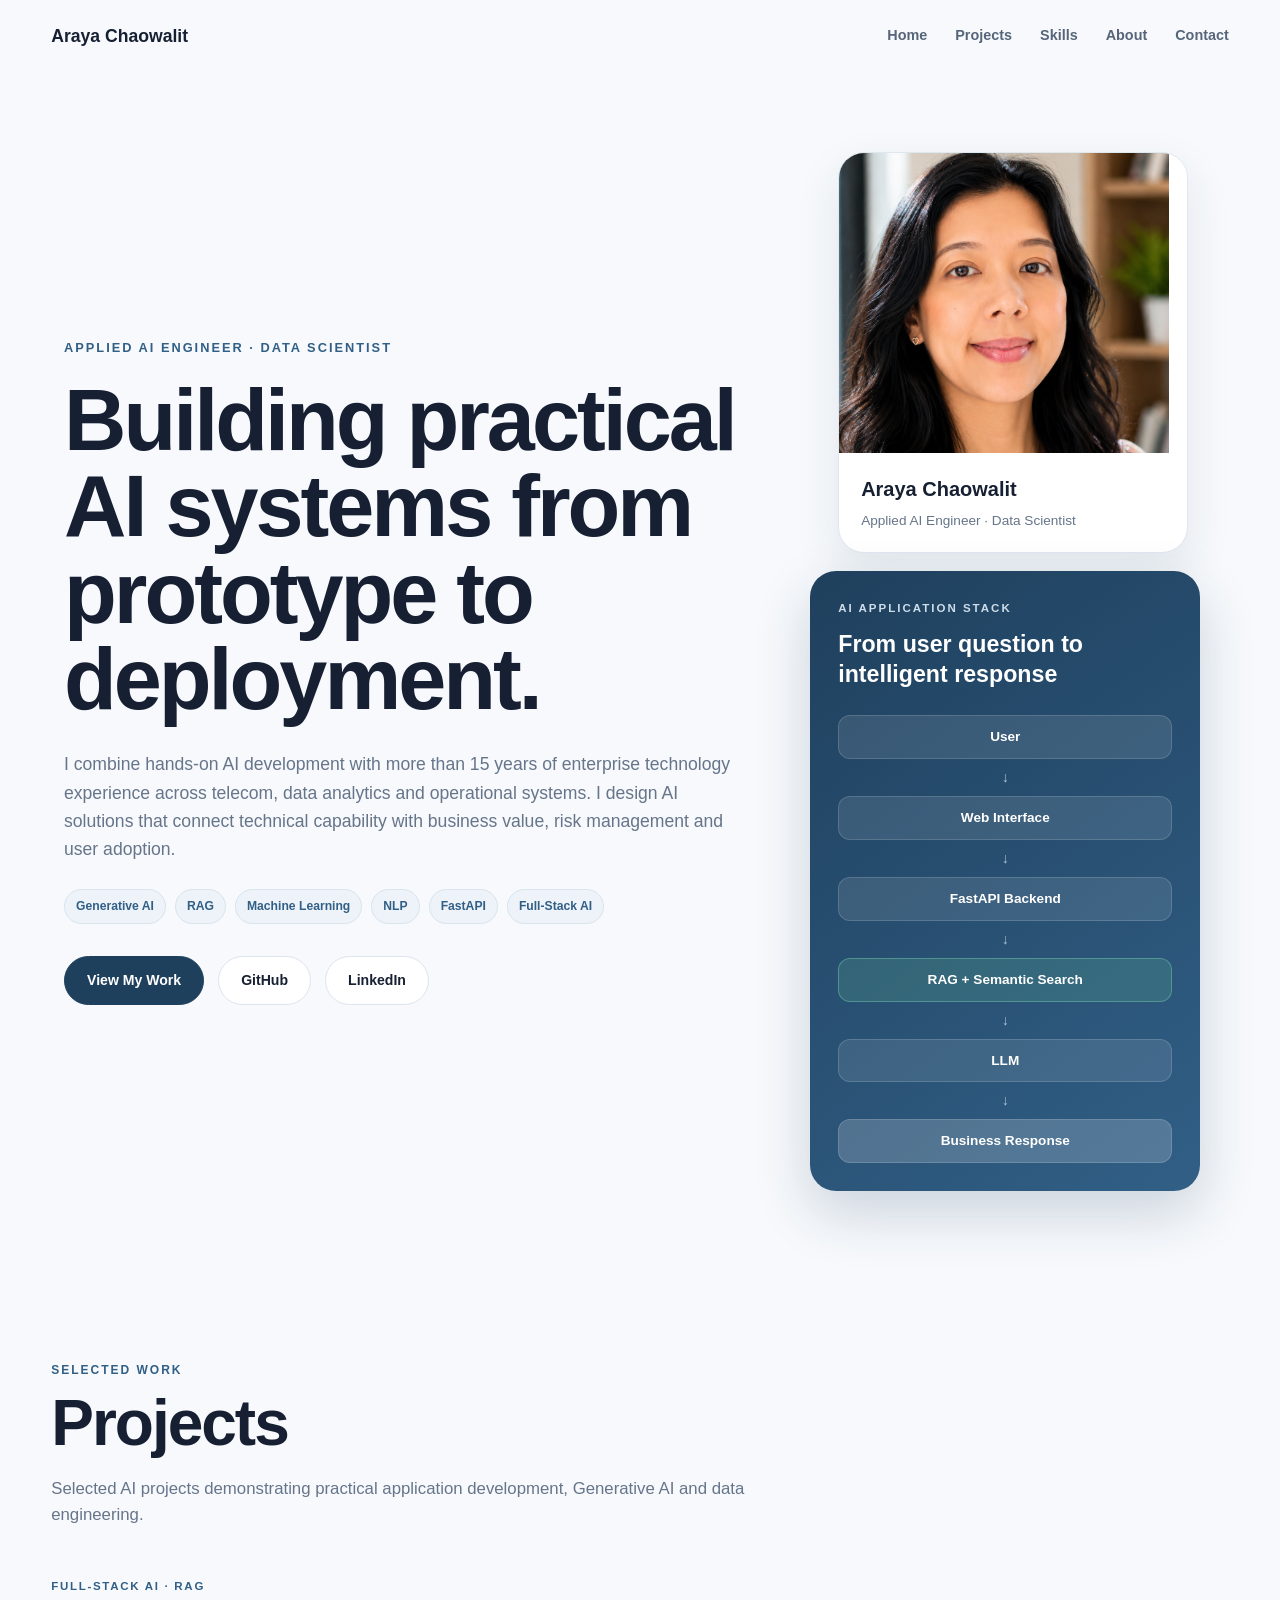
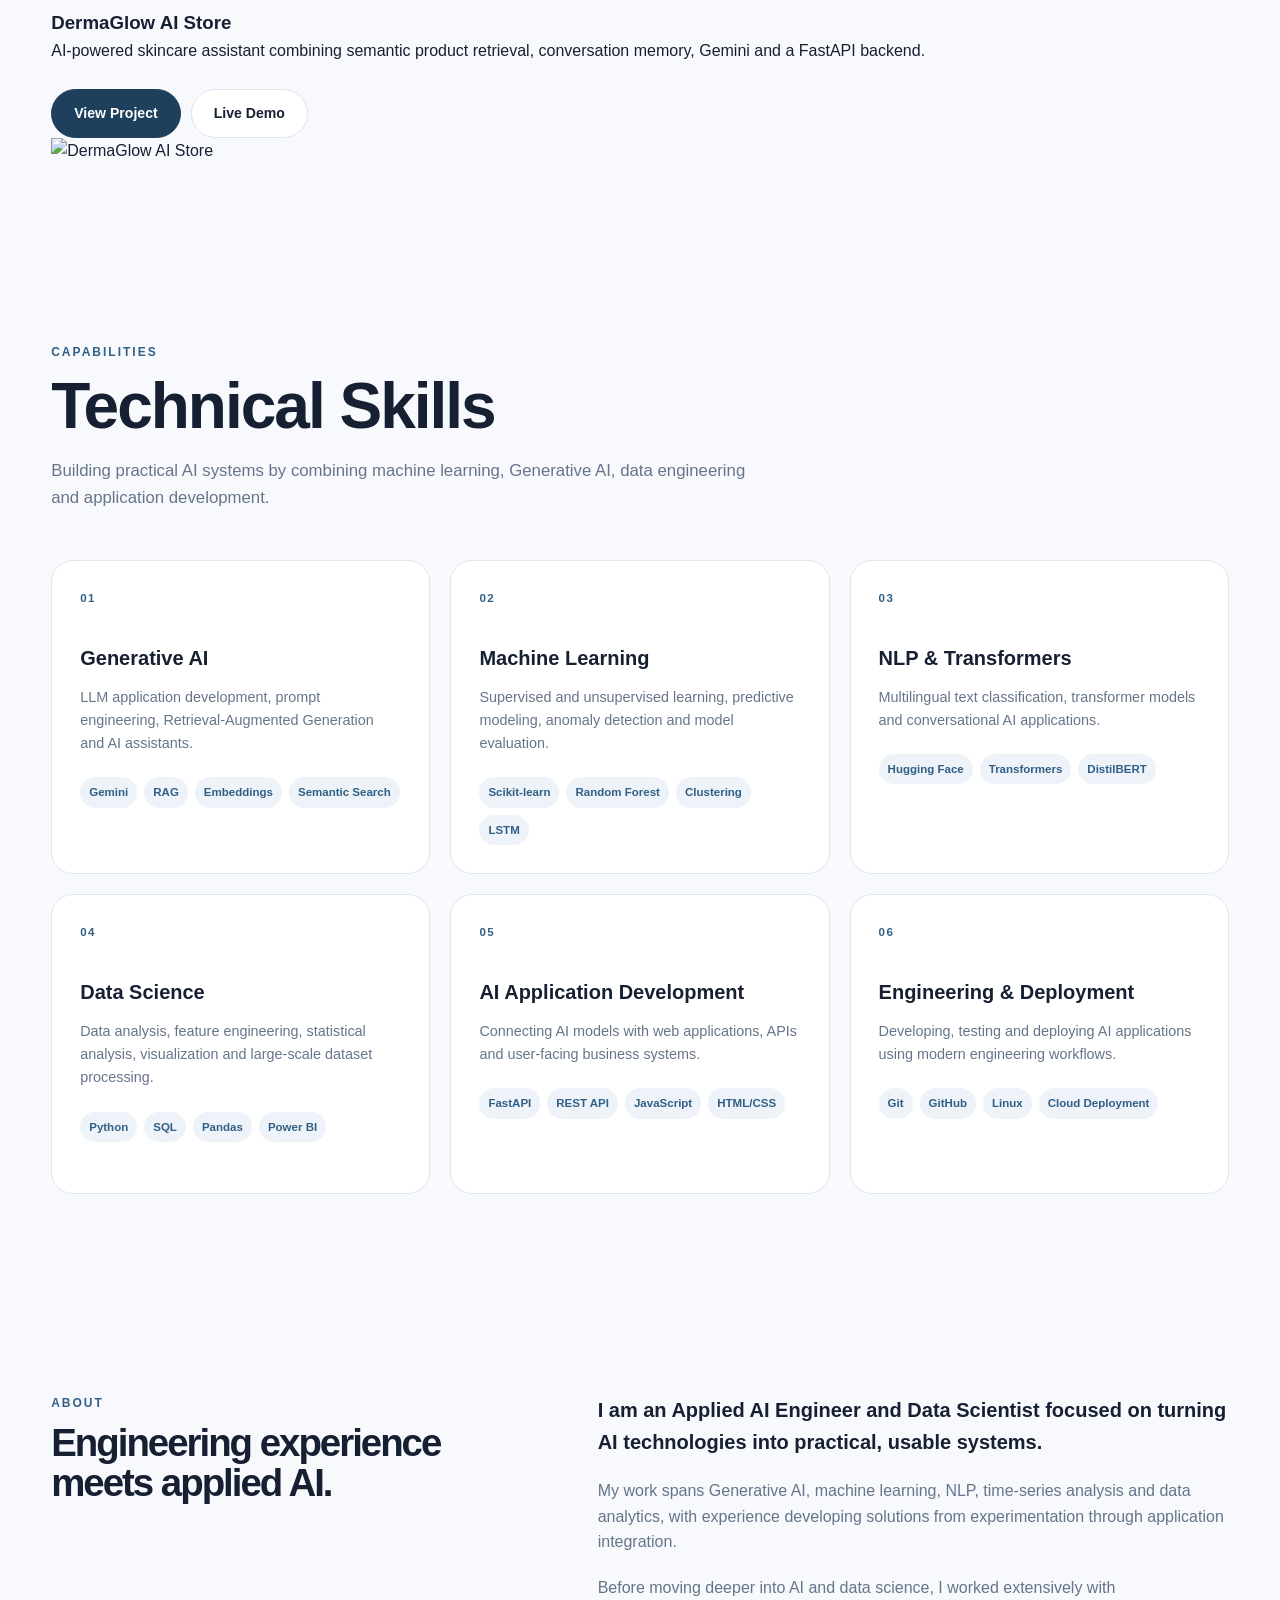
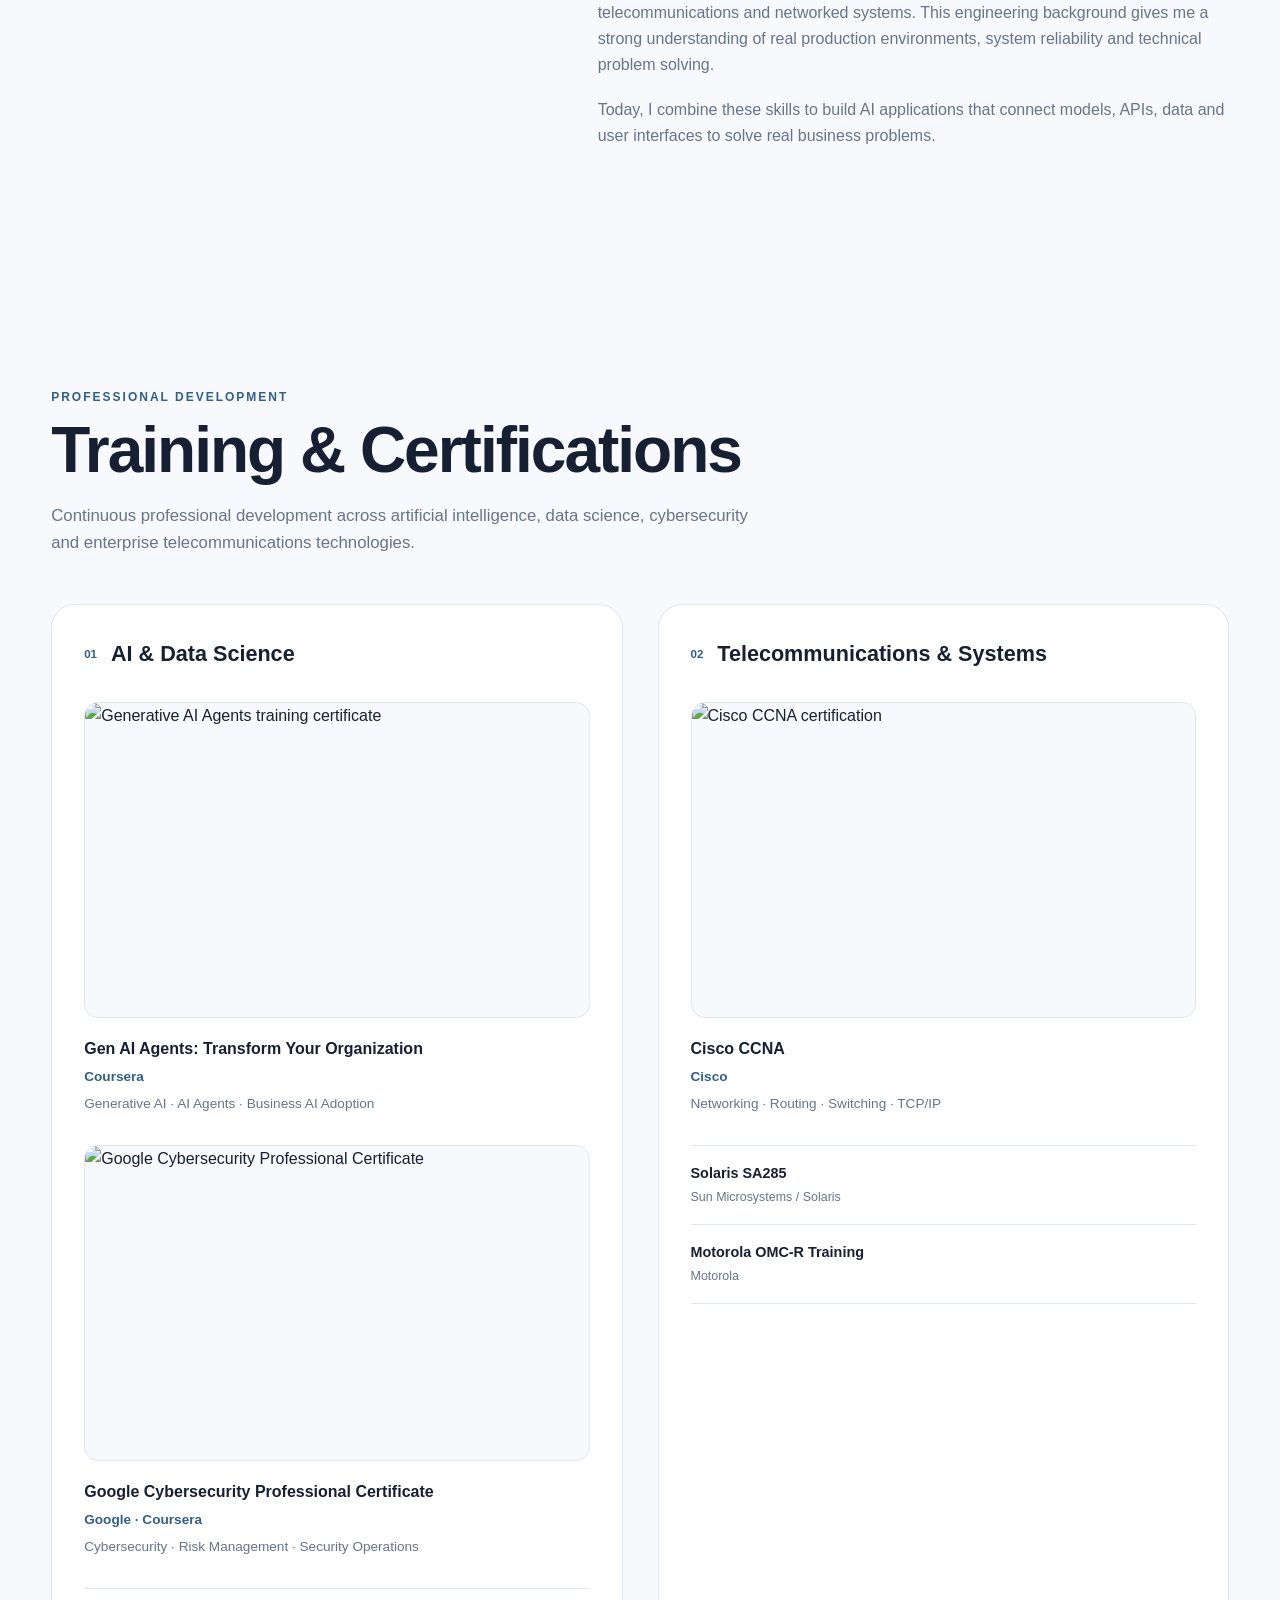
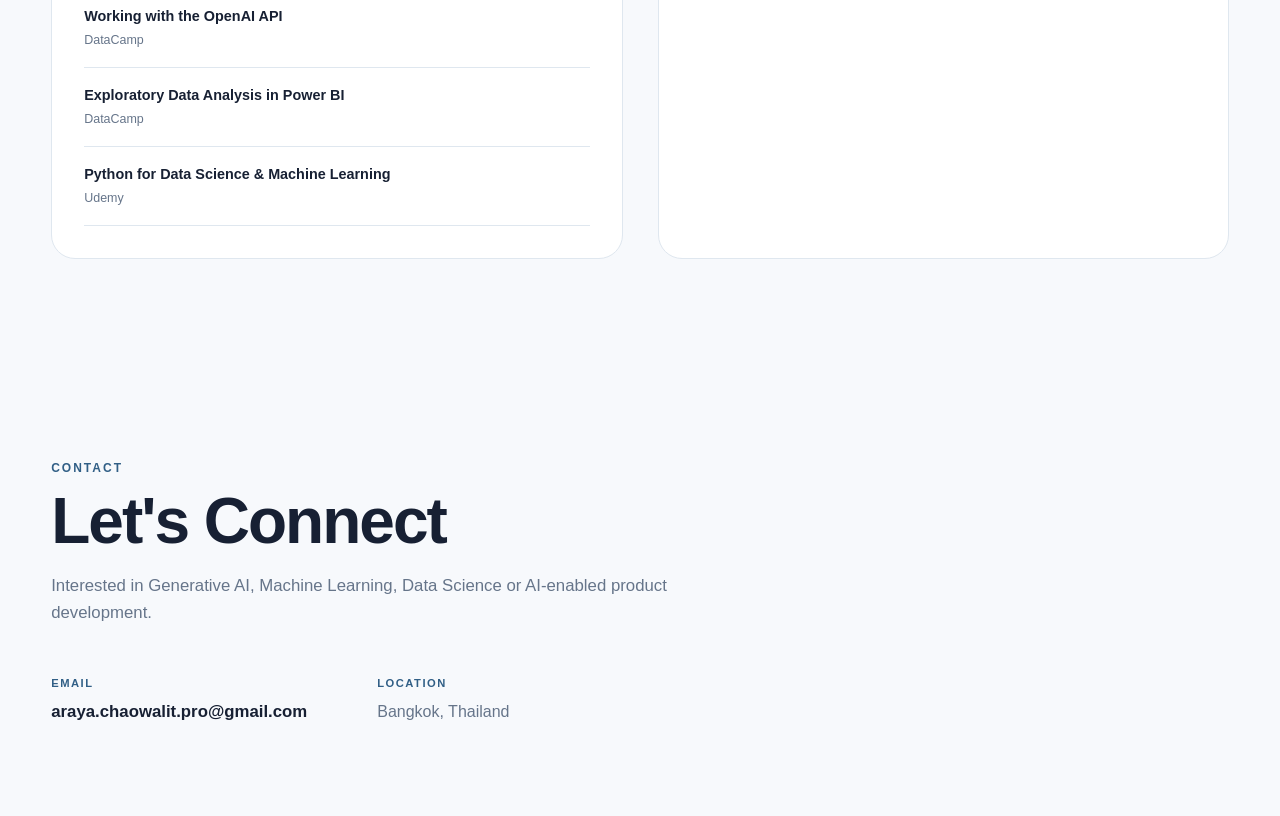
==== index.html @ fddd7949 "Initial portfolio website" ====
<!DOCTYPE html>
<html lang="en">

<head>
    <meta charset="UTF-8">

    <meta
        name="viewport"
        content="width=device-width, initial-scale=1.0"
    >

    <title>
        Araya Chaowalit | Applied AI Engineer
    </title>

    <meta
        name="description"
        content="Portfolio of Araya Chaowalit, Applied AI Engineer and Data Scientist specializing in Generative AI, RAG, Machine Learning and AI applications."
    >

    <link
        rel="stylesheet"
        href="css/style.css"
    >
</head>


<body>

    <!-- =========================
         NAVIGATION
         ========================= -->
    <header>

        <nav class="navbar">

            <div class="logo">
                Araya Chaowalit
            </div>

            <div class="nav-links">

                <a href="#home">
                    Home
                </a>

                <a href="projects.html">
                    Projects
                </a>

                <a href="#skills">
                    Skills
                </a>

                <a href="#about">
                    About
                </a>

                <a href="#contact">
                    Contact
                </a>

            </div>

        </nav>

    </header>


    <main>

        <!-- =========================
             HERO
             ========================= -->
        <section
            id="home"
            class="hero"
        >

            <div class="hero-grid">

                <!-- LEFT SIDE -->
                <div class="hero-content">

                    <p class="hero-label">
                        APPLIED AI ENGINEER · DATA SCIENTIST
                    </p>

                    <h1>
                        Building practical AI systems
                        from prototype to deployment.
                    </h1>

                    <p class="hero-description">
                        I combine hands-on AI development with more than 15 years of enterprise technology experience across telecom, data analytics and operational systems. I design AI solutions that connect technical capability with business value, risk management and user adoption.
                    </p>


                    <div class="hero-badges">

                        <span>Generative AI</span>
                        <span>RAG</span>
                        <span>Machine Learning</span>
                        <span>NLP</span>
                        <span>FastAPI</span>
                        <span>Full-Stack AI</span>

                    </div>


                    <div class="hero-buttons">

                        <a
                            href="projects.html"
                            class="button primary-button"
                        >
                            View My Work
                        </a>

                        <a
                            href="https://github.com/araya-chaowalit"
                            target="_blank"
                            rel="noreferrer"
                            class="button secondary-button"
                        >
                            GitHub
                        </a>

                        <a
                            href="https://www.linkedin.com/in/araya-chaowalit/
                            target="_blank"
                            rel="noreferrer"
                            class="button secondary-button"
                        >
                            LinkedIn
                        </a>

                        

                    </div>

                </div>


                <!-- RIGHT SIDE -->
                <div class="hero-visual">

                    <!-- PROFILE CARD -->
                    <div class="profile-card">

                        <div class="profile-image">

                            <img
                                src="assets/images/araya-profile.png"
                            
                                alt="Araya Chaowalit - Applied AI Engineer"
                                
                            >

                        </div>

                        <div class="profile-info">

                            <h3>
                                Araya Chaowalit
                            </h3>

                            <p>
                                Applied AI Engineer · Data Scientist
                            </p>

                        </div>

                    </div>


                    <!-- AI STACK CARD -->
                    <div class="ai-card">

                        <p class="ai-card-label">
                            AI APPLICATION STACK
                        </p>

                        <h3>
                            From user question
                            to intelligent response
                        </h3>


                        <div class="ai-flow">

                            <div class="ai-node">User</div>
                            <div class="ai-arrow">↓</div>
                            <div class="ai-node">Web Interface</div>
                            <div class="ai-arrow">↓</div>
                            <div class="ai-node">FastAPI Backend</div>
                            <div class="ai-arrow">↓</div>
                            <div class="ai-node highlight-node">RAG + Semantic Search</div>
                            <div class="ai-arrow">↓</div>
                            <div class="ai-node">LLM</div>
                            <div class="ai-arrow">↓</div>
                            <div class="ai-node result-node">Business Response</div>

                        </div>

                    </div>

                </div>

            </div>

        </section>


        <!-- =========================
             PROJECT PREVIEW
             ========================= -->
        <section
            id="projects"
            class="section"
        >

            <div class="section-heading">

                <p class="section-label">
                    SELECTED WORK
                </p>

                <h2>
                    Projects
                </h2>

                <p class="section-description">
                    Selected AI projects demonstrating
                    practical application development,
                    Generative AI and data engineering.
                </p>

            </div>


            <div class="project-preview">

                <div class="project-preview-content">

                    <p class="project-type">
                        FULL-STACK AI · RAG
                    </p>

                    <h3>
                        DermaGlow AI Store
                    </h3>

                    <p>
                        AI-powered skincare assistant combining
                        semantic product retrieval,
                        conversation memory,
                        Gemini and a FastAPI backend.
                    </p>

                    <div class="project-buttons">

                        <a
                            href="projects.html"
                            class="button primary-button"
                        >
                            View Project
                        </a>

                        <a
                            href="https://dermaglow-store.onrender.com/"
                            target="_blank"
                            rel="noreferrer"
                            class="button secondary-button"
                        >
                            Live Demo
                        </a>

                    </div>

                </div>


                <div class="project-preview-image">

                    <img
                        src="assets/images/dermaglow-demo.png"
                        alt="DermaGlow AI Store"
                    >

                </div>

            </div>

        </section>


       <!-- =========================
     SKILLS
     ========================= -->
<section
    id="skills"
    class="section"
>

    <div class="section-heading">

        <p class="section-label">
            CAPABILITIES
        </p>

        <h2>
            Technical Skills
        </h2>

        <p class="section-description">
            Building practical AI systems by combining
            machine learning, Generative AI, data engineering
            and application development.
        </p>

    </div>


    <div class="skills-grid">

        <div class="skill-card">

            <span class="skill-number">
                01
            </span>

            <h3>
                Generative AI
            </h3>

            <p>
                LLM application development,
                prompt engineering,
                Retrieval-Augmented Generation
                and AI assistants.
            </p>

            <div class="skill-tags">

                <span>Gemini</span>
                <span>RAG</span>
                <span>Embeddings</span>
                <span>Semantic Search</span>

            </div>

        </div>


        <div class="skill-card">

            <span class="skill-number">
                02
            </span>

            <h3>
                Machine Learning
            </h3>

            <p>
                Supervised and unsupervised learning,
                predictive modeling, anomaly detection
                and model evaluation.
            </p>

            <div class="skill-tags">

                <span>Scikit-learn</span>
                <span>Random Forest</span>
                <span>Clustering</span>
                <span>LSTM</span>

            </div>

        </div>


        <div class="skill-card">

            <span class="skill-number">
                03
            </span>

            <h3>
                NLP & Transformers
            </h3>

            <p>
                Multilingual text classification,
                transformer models and
                conversational AI applications.
            </p>

            <div class="skill-tags">

                <span>Hugging Face</span>
                <span>Transformers</span>
                <span>DistilBERT</span>
                

            </div>

        </div>


        <div class="skill-card">

            <span class="skill-number">
                04
            </span>

            <h3>
                Data Science
            </h3>

            <p>
                Data analysis, feature engineering,
                statistical analysis, visualization
                and large-scale dataset processing.
            </p>

            <div class="skill-tags">

                <span>Python</span>
                <span>SQL</span>
                <span>Pandas</span>
                <span>Power BI</span>

            </div>

        </div>


        <div class="skill-card">

            <span class="skill-number">
                05
            </span>

            <h3>
                AI Application Development
            </h3>

            <p>
                Connecting AI models with web applications,
                APIs and user-facing business systems.
            </p>

            <div class="skill-tags">

                <span>FastAPI</span>
                <span>REST API</span>
                <span>JavaScript</span>
                <span>HTML/CSS</span>

            </div>

        </div>


        <div class="skill-card">

            <span class="skill-number">
                06
            </span>

            <h3>
                Engineering & Deployment
            </h3>

            <p>
                Developing, testing and deploying
                AI applications using modern
                engineering workflows.
            </p>

            <div class="skill-tags">

                <span>Git</span>
                <span>GitHub</span>
                <span>Linux</span>
                <span>Cloud Deployment</span>

            </div>

        </div>

    </div>

</section>

        <!-- =========================
     ABOUT
     ========================= -->
<section
    id="about"
    class="section about-section"
>

    <div class="about-grid">

        <div>

            <p class="section-label">
                ABOUT
            </p>

            <h2 class="about-title">
                Engineering experience
                meets applied AI.
            </h2>

        </div>


        <div class="about-content">

            <p class="about-lead">
                I am an Applied AI Engineer and Data Scientist
                focused on turning AI technologies into practical,
                usable systems.
            </p>

            <p>
                My work spans Generative AI, machine learning,
                NLP, time-series analysis and data analytics,
                with experience developing solutions from
                experimentation through application integration.
            </p>

            <p>
                Before moving deeper into AI and data science,
                I worked extensively with telecommunications
                and networked systems. This engineering background
                gives me a strong understanding of real production
                environments, system reliability and technical
                problem solving.
            </p>

            <p>
                Today, I combine these skills to build AI applications
                that connect models, APIs, data and user interfaces
                to solve real business problems.
            </p>


        </div>

    </div>

</section>

<!-- =========================
     PROFESSIONAL DEVELOPMENT
     ========================= -->
<section id="training" class="section training-section">

    <div class="section-heading">

        <p class="section-label">
            PROFESSIONAL DEVELOPMENT
        </p>

        <h2>
            Training & Certifications
        </h2>

        <p class="section-description">
            Continuous professional development across artificial
            intelligence, data science, cybersecurity and enterprise
            telecommunications technologies.
        </p>

    </div>


    <div class="training-columns">

        <!-- AI TRAINING -->
        <div class="training-category">

            <div class="training-category-header">
                <span>01</span>
                <h3>AI & Data Science</h3>
            </div>


            <div class="training-item">

                <div class="certificate-image">
                    <img
                        src="assets/images/gen-ai-agents-certificate.png"
                        alt="Generative AI Agents training certificate"
                    >
                </div>

                <div class="training-info">
                    <h4>
                        Gen AI Agents: Transform Your Organization
                    </h4>

                    <p class="training-provider">
                        Coursera
                    </p>

                    <p>
                        Generative AI · AI Agents · Business AI Adoption
                    </p>
                </div>

            </div>


            <div class="training-item">

                <div class="certificate-image">
                    <img
                        src="assets/images/google-cybersecurity-certificate.png"
                        alt="Google Cybersecurity Professional Certificate"
                    >
                </div>

                <div class="training-info">
                    <h4>
                        Google Cybersecurity Professional Certificate
                    </h4>

                    <p class="training-provider">
                        Google · Coursera
                    </p>

                    <p>
                        Cybersecurity · Risk Management · Security Operations
                    </p>
                </div>

            </div>


            <div class="training-list">

                <div>
                    <strong>Working with the OpenAI API</strong>
                    <span>DataCamp</span>
                </div>

                <div>
                    <strong>Exploratory Data Analysis in Power BI</strong>
                    <span>DataCamp</span>
                </div>

                <div>
                    <strong>Python for Data Science & Machine Learning</strong>
                    <span>Udemy</span>
                </div>

            </div>

        </div>


        <!-- TELECOM TRAINING -->
        <div class="training-category">

            <div class="training-category-header">
                <span>02</span>
                <h3>Telecommunications & Systems</h3>
            </div>


            <div class="training-item">

                <div class="certificate-image">
                    <img
                        src="assets/images/ccna-certificate.png"
                        alt="Cisco CCNA certification"
                    >
                </div>

                <div class="training-info">
                    <h4>
                        Cisco CCNA
                    </h4>

                    <p class="training-provider">
                        Cisco
                    </p>

                    <p>
                        Networking · Routing · Switching · TCP/IP
                    </p>
                </div>

            </div>


            <div class="training-list">

                <div>
                    <strong>Solaris SA285</strong>
                    <span>Sun Microsystems / Solaris</span>
                </div>

                <div>
                    <strong>Motorola OMC-R Training</strong>
                    <span>Motorola</span>
                </div>

            </div>

        </div>

    </div>

</section>
        <!-- =========================
     CONTACT
     ========================= -->
<section id="contact" class="section contact-section">

    <div class="section-heading">

        <p class="section-label">
            CONTACT
        </p>

        <h2>
            Let's Connect
        </h2>

        <p class="section-description">
            Interested in Generative AI, Machine Learning,
            Data Science or AI-enabled product development.
        </p>

    </div>

    <div class="contact-details">

        <div class="contact-item">

            <span class="contact-label">
                EMAIL
            </span>

            <a href="mailto:araya.chaowalit.pro@gmail.com">
                araya.chaowalit.pro@gmail.com
            </a>

        </div>

        <div class="contact-item">

            <span class="contact-label">
                LOCATION
            </span>

            <p>
                Bangkok, Thailand
            </p>

        </div>

    </div>

</section>

    </main>


    <script src="js/script.js"></script>

</body>

</html>
---- css/style.css ----
/* =========================
   GLOBAL
   ========================= */

* {
    box-sizing: border-box;
    margin: 0;
    padding: 0;
}


html {
    scroll-behavior: smooth;
}


body {
    font-family:
        Arial,
        Helvetica,
        sans-serif;

    background: #f7f9fc;

    color: #172033;

    line-height: 1.6;
}


/* =========================
   NAVIGATION
   ========================= */

.navbar {
    width: min(1180px, 92%);

    margin: auto;

    min-height: 72px;

    display: flex;

    align-items: center;

    justify-content: space-between;
}


.logo {
    font-size: 1.1rem;

    font-weight: 700;
}


.nav-links {
    display: flex;

    gap: 28px;
}


.nav-links a {
    text-decoration: none;

    color: #56657a;

    font-size: 0.9rem;

    font-weight: 600;
}


.nav-links a:hover {
    color: #315f86;
}


/* =========================
   HERO
   ========================= */

.hero {
    min-height: calc(100vh - 72px);

    display: flex;

    align-items: center;

    padding: 80px 5%;
}


.hero-grid {
    width: min(1180px, 100%);

    margin: auto;

    display: grid;

    grid-template-columns:
        1.25fr
        0.75fr;

    gap: 70px;

    align-items: center;
}


.hero-content {
    max-width: 780px;
}


.hero-label {
    color: #315f86;

    font-size: 0.78rem;

    font-weight: 800;

    letter-spacing: 2px;

    margin-bottom: 18px;
}


.hero h1 {
    font-size: clamp(
        3rem,
        6vw,
        5.6rem
    );

    line-height: 0.98;

    letter-spacing: -4px;

    max-width: 850px;

    color: #172033;
}


.hero-description {
    margin-top: 28px;

    max-width: 700px;

    color: #66758a;

    font-size: 1.08rem;
}


/* =========================
   HERO BADGES
   ========================= */

.hero-badges {
    display: flex;

    flex-wrap: wrap;

    gap: 9px;

    margin-top: 26px;
}


.hero-badges span {
    padding: 7px 11px;

    border-radius: 999px;

    background: #edf3f8;

    color: #315f86;

    font-size: 0.76rem;

    font-weight: 700;

    border: 1px solid #d8e4ee;
}


/* =========================
   HERO BUTTONS
   ========================= */

.hero-buttons {
    display: flex;

    flex-wrap: wrap;

    gap: 12px;

    margin-top: 34px;
}


.button {
    display: inline-flex;

    align-items: center;

    justify-content: center;

    min-height: 46px;

    padding: 0 19px;

    border-radius: 30px;

    text-decoration: none;

    font-size: 0.88rem;

    font-weight: 700;

    transition:
        transform 0.2s ease,
        box-shadow 0.2s ease,
        border-color 0.2s ease;
}


.primary-button {
    background: #1f405d;

    color: white;

    border: 1px solid #1f405d;
}


.primary-button:hover {
    transform: translateY(-2px);

    box-shadow:
        0 10px 26px
        rgba(31, 64, 93, 0.18);
}


.secondary-button {
    background: white;

    color: #172033;

    border: 1px solid #dce4ee;
}


.secondary-button:hover {
    transform: translateY(-2px);

    border-color: #9eb9cf;
}


/* =========================
   PROFILE CARD
   ========================= */

.hero-visual {
    display: flex;
    flex-direction: column;
    gap: 18px;
    justify-content: center;
}

.profile-card {
    width: min(350px, 100%);
    align-self: center;
    background: white;
    border: 1px solid #dfe7ef;
    border-radius: 26px;
    overflow: hidden;
    box-shadow: 0 18px 45px rgba(31, 64, 93, 0.10);
}

.profile-image {
    width: 100%;
    height: 300px;
    overflow: hidden;
    background: #eef3f8;
}

.profile-image img {
    width: 100%;
    height: 100%;
    object-fit: cover;
    object-position: center top;
    display: block;
}

.profile-info {
    padding: 20px 22px;
}

.profile-info h3 {
    color: #172033;
    font-size: 1.25rem;
    margin-bottom: 5px;
}

.profile-info p {
    color: #66758a;
    font-size: 0.85rem;
    margin: 0;
}


.ai-card {
    width: min(390px, 100%);

    padding: 28px;

    border-radius: 26px;

    background:
        linear-gradient(
            145deg,
            #1f405d,
            #315f86
        );

    color: white;

    box-shadow:
        0 22px 55px
        rgba(31, 64, 93, 0.20);
}


.ai-card-label {
    font-size: 0.72rem;

    font-weight: 800;

    letter-spacing: 2px;

    color: #cdddea;

    margin-bottom: 12px;
}


.ai-card h3 {
    font-size: 1.45rem;

    line-height: 1.3;

    margin-bottom: 26px;
}


.ai-flow {
    display: flex;

    flex-direction: column;

    align-items: center;

    gap: 7px;
}


.ai-node {
    width: 100%;

    padding: 10px 14px;

    text-align: center;

    border-radius: 12px;

    background:
        rgba(
            255,
            255,
            255,
            0.10
        );

    border:
        1px solid
        rgba(
            255,
            255,
            255,
            0.15
        );

    font-size: 0.85rem;

    font-weight: 600;
}


.highlight-node {
    background:
        rgba(
            96,
            183,
            148,
            0.22
        );

    border-color:
        rgba(
            122,
            215,
            177,
            0.40
        );
}


.result-node {
    background:
        rgba(
            255,
            255,
            255,
            0.18
        );

    font-weight: 800;
}


.ai-arrow {
    color: #a9c1d5;

    font-size: 0.9rem;
}


/* =========================
   RESPONSIVE HERO
   ========================= */

@media (max-width: 900px) {

    .hero-grid {
        grid-template-columns: 1fr;

        gap: 48px;
    }


    .hero {
        padding-top: 60px;

        min-height: auto;
    }


    .hero h1 {
        letter-spacing: -2.5px;
    }


    .hero-visual {
        justify-content: flex-start;
    }


    .ai-card {
        width: 100%;

        max-width: 520px;
    }

}


.hero-content {
    width: min(900px, 100%);

    margin: auto;
}


.hero-label {
    color: #315f86;

    font-size: 0.8rem;

    font-weight: 700;

    letter-spacing: 2px;

    margin-bottom: 18px;
}


.hero h1 {
    font-size: clamp(
        2.8rem,
        7vw,
        5.4rem
    );

    line-height: 1;

    letter-spacing: -3px;

    max-width: 900px;
}


.hero-description {
    margin-top: 28px;

    max-width: 700px;

    color: #66758a;

    font-size: 1.1rem;
}


.hero-buttons {
    display: flex;

    gap: 14px;

    margin-top: 32px;
}


.button {
    display: inline-block;

    padding: 12px 22px;

    border-radius: 30px;

    text-decoration: none;

    font-weight: 700;
}


.primary-button {
    background: #1f405d;

    color: white;
}


.secondary-button {
    background: white;

    color: #172033;

    border: 1px solid #dce4ee;
}


/* =========================
   GENERAL SECTIONS
   ========================= */

.section {
    width: min(1180px, 92%);

    margin: auto;

    padding: 90px 0;
}


.section h2 {
    font-size: 2.4rem;

    margin-bottom: 20px;
}
/* =========================
   SECTION HEADINGS
   ========================= */

.section-heading {
    max-width: 760px;

    margin-bottom: 48px;
}


.section-label {
    color: #315f86;

    font-size: 0.75rem;

    font-weight: 800;

    letter-spacing: 2px;

    margin-bottom: 10px;
}


.section-heading h2 {
    font-size: clamp(
        2.5rem,
        5vw,
        4.3rem
    );

    line-height: 1.05;

    letter-spacing: -2px;

    margin-bottom: 18px;
}


.section-description {
    color: #66758a;

    font-size: 1.05rem;

    max-width: 700px;
}


/* =========================
   DERMAGLOW SHOWCASE
   ========================= */

.project-showcase {
    display: grid;

    grid-template-columns:
        1.25fr
        0.75fr;

    gap: 48px;

    align-items: center;

    padding: 30px;

    background: white;

    border: 1px solid #dfe7ef;

    border-radius: 28px;

    box-shadow:
        0 20px 55px
        rgba(31, 64, 93, 0.08);
}


.project-image {
    overflow: hidden;

    border-radius: 18px;

    background: #eef3f8;

    border: 1px solid #dce5ee;
}


.project-image img {
    display: block;

    width: 100%;

    height: auto;
}


.project-type {
    color: #315f86;

    font-size: 0.72rem;

    font-weight: 800;

    letter-spacing: 1.7px;

    margin-bottom: 12px;
}


.project-overview h3 {
    font-size: clamp(
        1.7rem,
        3vw,
        2.5rem
    );

    line-height: 1.15;

    letter-spacing: -1px;

    margin-bottom: 20px;
}


.project-overview p {
    color: #66758a;

    margin-bottom: 15px;
}


.project-buttons {
    display: flex;

    flex-wrap: wrap;

    gap: 10px;

    margin-top: 26px;
}


/* =========================
   PROJECT SUBSECTIONS
   ========================= */

.project-subsection {
    margin-top: 100px;
}


.subsection-title {
    max-width: 760px;

    font-size: clamp(
        1.8rem,
        4vw,
        2.8rem
    );

    line-height: 1.15;

    letter-spacing: -1px;

    margin-bottom: 35px;
}


/* =========================
   FEATURE CARDS
   ========================= */

.feature-grid {
    display: grid;

    grid-template-columns:
        repeat(3, 1fr);

    gap: 18px;
}


.feature-card {
    min-height: 245px;

    padding: 25px;

    background: white;

    border: 1px solid #dfe7ef;

    border-radius: 20px;

    transition:
        transform 0.2s ease,
        box-shadow 0.2s ease;
}


.feature-card:hover {
    transform: translateY(-4px);

    box-shadow:
        0 14px 35px
        rgba(31, 64, 93, 0.09);
}


.feature-number {
    color: #315f86;

    font-size: 0.78rem;

    font-weight: 800;

    margin-bottom: 38px;
}


.feature-card h4 {
    font-size: 1.1rem;

    margin-bottom: 10px;
}


.feature-card p {
    color: #66758a;

    font-size: 0.9rem;
}


/* =========================
   TECHNOLOGY STACK
   ========================= */

.tech-grid {
    display: grid;

    grid-template-columns:
        repeat(4, 1fr);

    gap: 18px;
}


.tech-category {
    padding: 25px;

    background: #1f405d;

    color: white;

    border-radius: 20px;
}


.tech-category span {
    display: inline-block;

    color: #bcd0e1;

    font-size: 0.7rem;

    font-weight: 800;

    letter-spacing: 1.5px;

    margin-bottom: 28px;
}


.tech-category h4 {
    font-size: 1.15rem;

    margin-bottom: 15px;
}


.tech-category p {
    color: #d7e3ec;

    font-size: 0.88rem;

    line-height: 1.9;
}


/* =========================
   ENGINEERING CHALLENGES
   ========================= */

.challenge-list {
    border-top: 1px solid #dfe7ef;
}


.challenge-row {
    display: grid;

    grid-template-columns:
        0.35fr
        0.65fr;

    gap: 40px;

    padding: 24px 0;

    border-bottom:
        1px solid #dfe7ef;
}


.challenge-name {
    color: #1f405d;

    font-weight: 800;
}


.challenge-description {
    color: #66758a;
}


/* =========================
   PROJECT RESPONSIVE
   ========================= */

@media (max-width: 950px) {

    .project-showcase {
        grid-template-columns: 1fr;
    }


    .feature-grid {
        grid-template-columns:
            repeat(2, 1fr);
    }


    .tech-grid {
        grid-template-columns:
            repeat(2, 1fr);
    }

}


@media (max-width: 600px) {

    .project-showcase {
        padding: 18px;
    }


    .feature-grid {
        grid-template-columns: 1fr;
    }


    .tech-grid {
        grid-template-columns: 1fr;
    }


    .challenge-row {
        grid-template-columns: 1fr;

        gap: 8px;
    }


    .project-subsection {
        margin-top: 70px;
    }

}
/* =========================
   PROJECT PAGE
   ========================= */

.project-page-header {
    padding-top: 120px;
    padding-bottom: 40px;
}


.project-page-header h1 {
    font-size: clamp(
        3rem,
        7vw,
        5.5rem
    );

    line-height: 1;

    letter-spacing: -3px;

    margin-bottom: 20px;
}


/* =========================
   ARCHITECTURE FLOW
   ========================= */

.architecture-flow {
    max-width: 680px;

    margin: 45px auto 0;

    display: flex;

    flex-direction: column;

    align-items: center;

    gap: 10px;
}


.architecture-node {
    width: 100%;

    padding: 17px 20px;

    border-radius: 16px;

    background: white;

    border: 1px solid #dfe7ef;

    text-align: center;

    font-weight: 800;

    color: #1f405d;
}


.architecture-node span {
    display: block;

    margin-top: 4px;

    color: #66758a;

    font-size: 0.78rem;

    font-weight: 500;
}


.architecture-highlight {
    background: #edf6f2;

    border-color: #b7dacb;

    color: #2f715d;
}


.architecture-arrow {
    color: #9aabbc;

    font-size: 1.1rem;
}
/* =========================
   SKILLS
   ========================= */

.skills-grid {
    display: grid;
    grid-template-columns: repeat(3, 1fr);
    gap: 20px;
}

.skill-card {
    min-height: 300px;
    padding: 28px;
    background: white;
    border: 1px solid #dfe7ef;
    border-radius: 22px;

    transition:
        transform 0.2s ease,
        box-shadow 0.2s ease;
}

.skill-card:hover {
    transform: translateY(-5px);

    box-shadow:
        0 16px 40px
        rgba(31, 64, 93, 0.08);
}

.skill-number {
    display: block;

    color: #315f86;

    font-size: 0.72rem;

    font-weight: 800;

    letter-spacing: 1.5px;

    margin-bottom: 35px;
}

.skill-card h3 {
    font-size: 1.25rem;

    margin-bottom: 12px;

    color: #172033;
}

.skill-card p {
    color: #66758a;

    font-size: 0.9rem;

    margin-bottom: 22px;
}

.skill-tags {
    display: flex;

    flex-wrap: wrap;

    gap: 7px;
}

.skill-tags span {
    padding: 6px 9px;

    background: #edf3f8;

    border-radius: 20px;

    color: #315f86;

    font-size: 0.72rem;

    font-weight: 700;
}


/* =========================
   ABOUT
   ========================= */

.about-section {
    padding-top: 110px;
    padding-bottom: 110px;
}

.about-grid {
    display: grid;

    grid-template-columns:
        0.85fr
        1.15fr;

    gap: 80px;
}

.about-title {
    font-size: clamp(
        2.7rem,
        5vw,
        4.5rem
    );

    line-height: 1.05;

    letter-spacing: -2px;
}

.about-content {
    max-width: 650px;
}

.about-content p {
    color: #66758a;

    margin-bottom: 20px;

    font-size: 1rem;
}

.about-content .about-lead {
    color: #172033;

    font-size: 1.25rem;

    font-weight: 600;
}

.about-highlights {
    margin-top: 40px;

    border-top: 1px solid #dfe7ef;
}

.about-highlights div {
    display: grid;

    grid-template-columns:
        120px
        1fr;

    padding: 17px 0;

    border-bottom:
        1px solid #dfe7ef;
}

.about-highlights strong {
    color: #1f405d;
}

.about-highlights span {
    color: #66758a;

    font-size: 0.9rem;
}


/* =========================
   RESPONSIVE
   ========================= */

@media (max-width: 900px) {

    .skills-grid {
        grid-template-columns:
            repeat(2, 1fr);
    }

    .about-grid {
        grid-template-columns: 1fr;

        gap: 40px;
    }

}


@media (max-width: 600px) {

    .skills-grid {
        grid-template-columns: 1fr;
    }

    .about-highlights div {
        grid-template-columns: 1fr;

        gap: 5px;
    }

}
/* =========================
   TRAINING & CERTIFICATIONS
   ========================= */

.training-section {
    padding-top: 110px;
    padding-bottom: 110px;
}

.training-columns {
    display: grid;
    grid-template-columns: repeat(2, 1fr);
    gap: 35px;
}

.training-category {
    padding: 32px;
    background: white;
    border: 1px solid #dfe7ef;
    border-radius: 24px;
}

.training-category-header {
    display: flex;
    align-items: center;
    gap: 14px;
    margin-bottom: 30px;
}

.training-category-header span {
    color: #315f86;
    font-size: 0.72rem;
    font-weight: 800;
}

.training-category-header h3 {
    font-size: 1.35rem;
    color: #172033;
}


/* CERTIFICATE */

.training-item {
    margin-bottom: 30px;
}

.certificate-image {
    width: 100%;
    aspect-ratio: 16 / 10;
    overflow: hidden;
    border-radius: 14px;
    border: 1px solid #dfe7ef;
    background: #f7f9fc;
    margin-bottom: 18px;
}

.certificate-image img {
    width: 100%;
    height: 100%;
    object-fit: contain;
    display: block;
}

.training-info h4 {
    font-size: 1rem;
    margin-bottom: 5px;
    color: #172033;
}

.training-info p {
    color: #66758a;
    font-size: 0.85rem;
}

.training-provider {
    color: #315f86 !important;
    font-weight: 700;
    margin-bottom: 5px;
}


/* SMALL TRAINING LIST */

.training-list {
    margin-top: 25px;
    border-top: 1px solid #dfe7ef;
}

.training-list div {
    display: flex;
    flex-direction: column;
    gap: 3px;

    padding: 16px 0;

    border-bottom: 1px solid #dfe7ef;
}

.training-list strong {
    color: #172033;
    font-size: 0.9rem;
}

.training-list span {
    color: #66758a;
    font-size: 0.78rem;
}


/* RESPONSIVE */

@media (max-width: 800px) {

    .training-columns {
        grid-template-columns: 1fr;
    }

}
/* =========================
   CONTACT
   ========================= */

.contact-details {
    display: flex;
    gap: 70px;
    margin-top: 35px;
}

.contact-item {
    display: flex;
    flex-direction: column;
    gap: 6px;
}

.contact-label {
    color: #315f86;
    font-size: 0.7rem;
    font-weight: 800;
    letter-spacing: 1.5px;
}

.contact-item a {
    color: #172033;
    font-size: 1.05rem;
    font-weight: 600;
    text-decoration: none;
}

.contact-item a:hover {
    color: #315f86;
    text-decoration: underline;
}

.contact-item p {
    color: #66758a;
    font-size: 1rem;
}

@media (max-width: 600px) {

    .contact-details {
        flex-direction: column;
        gap: 25px;
    }

}
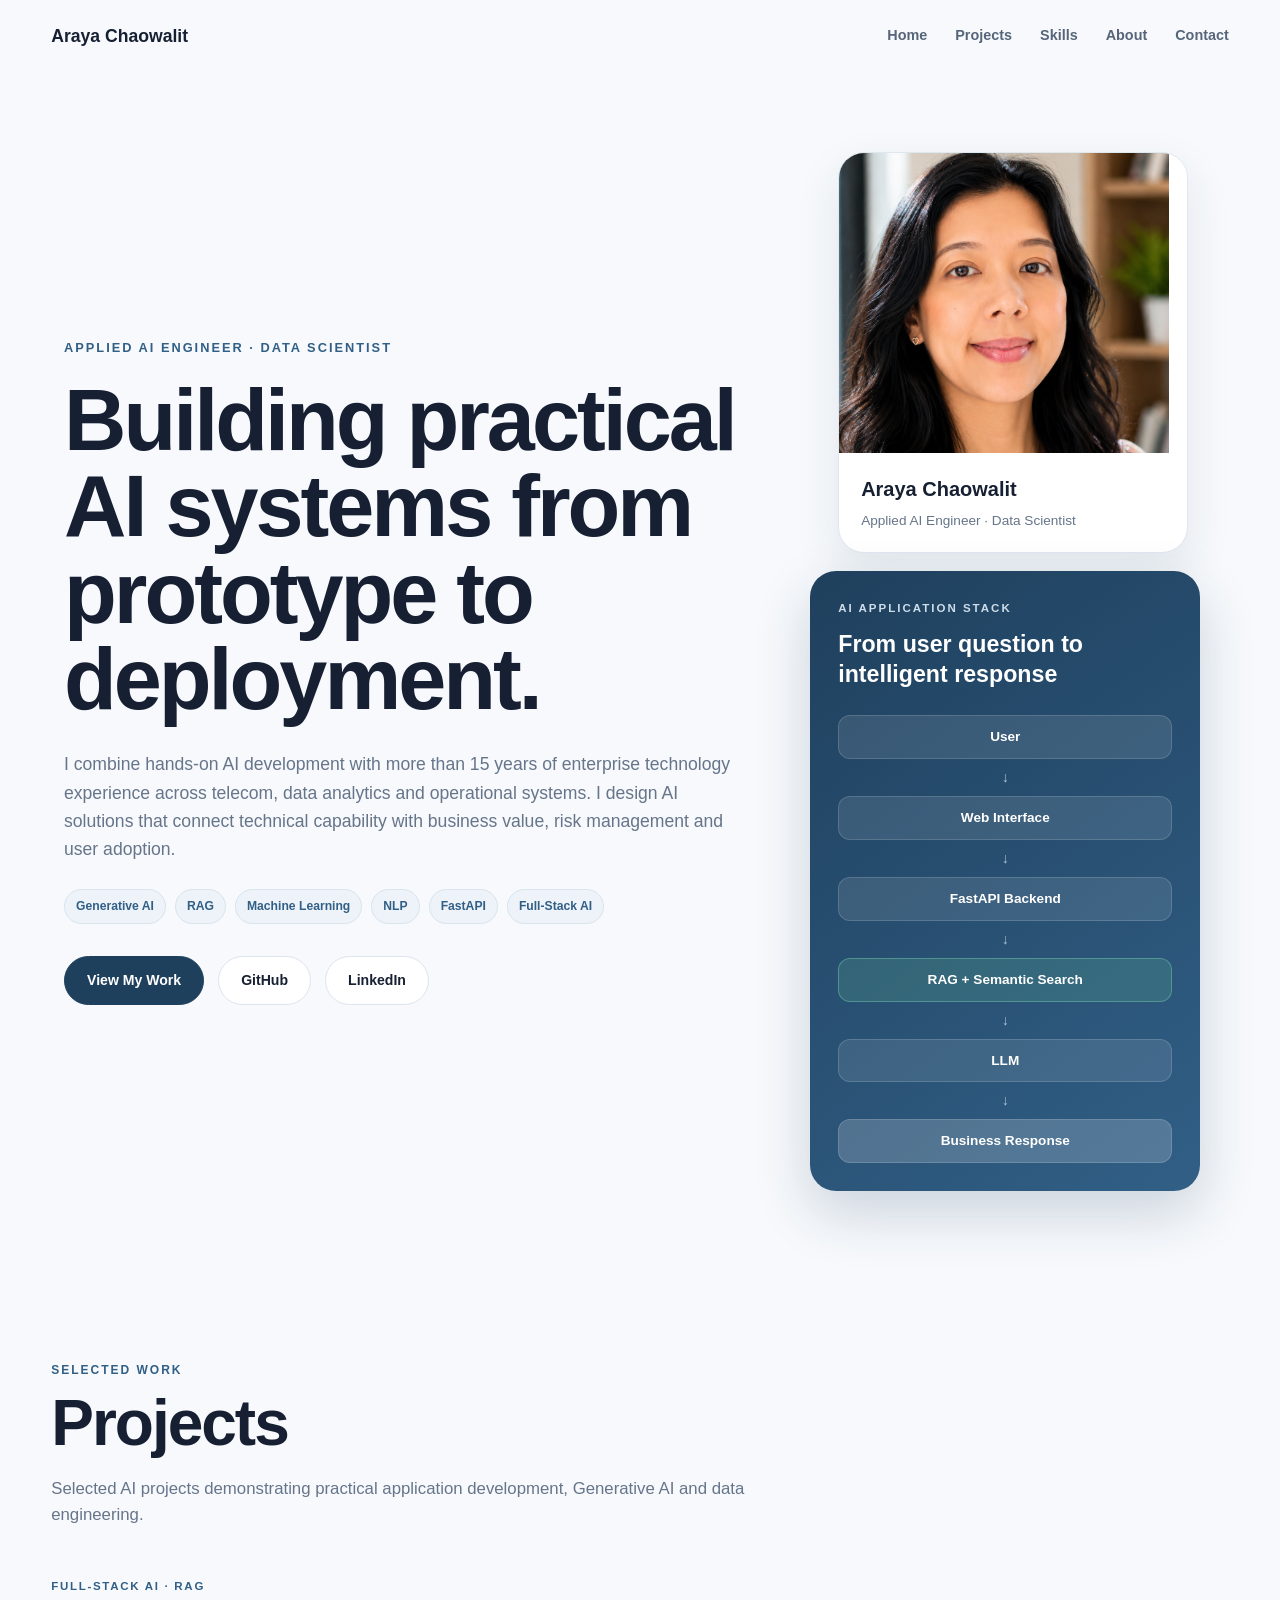
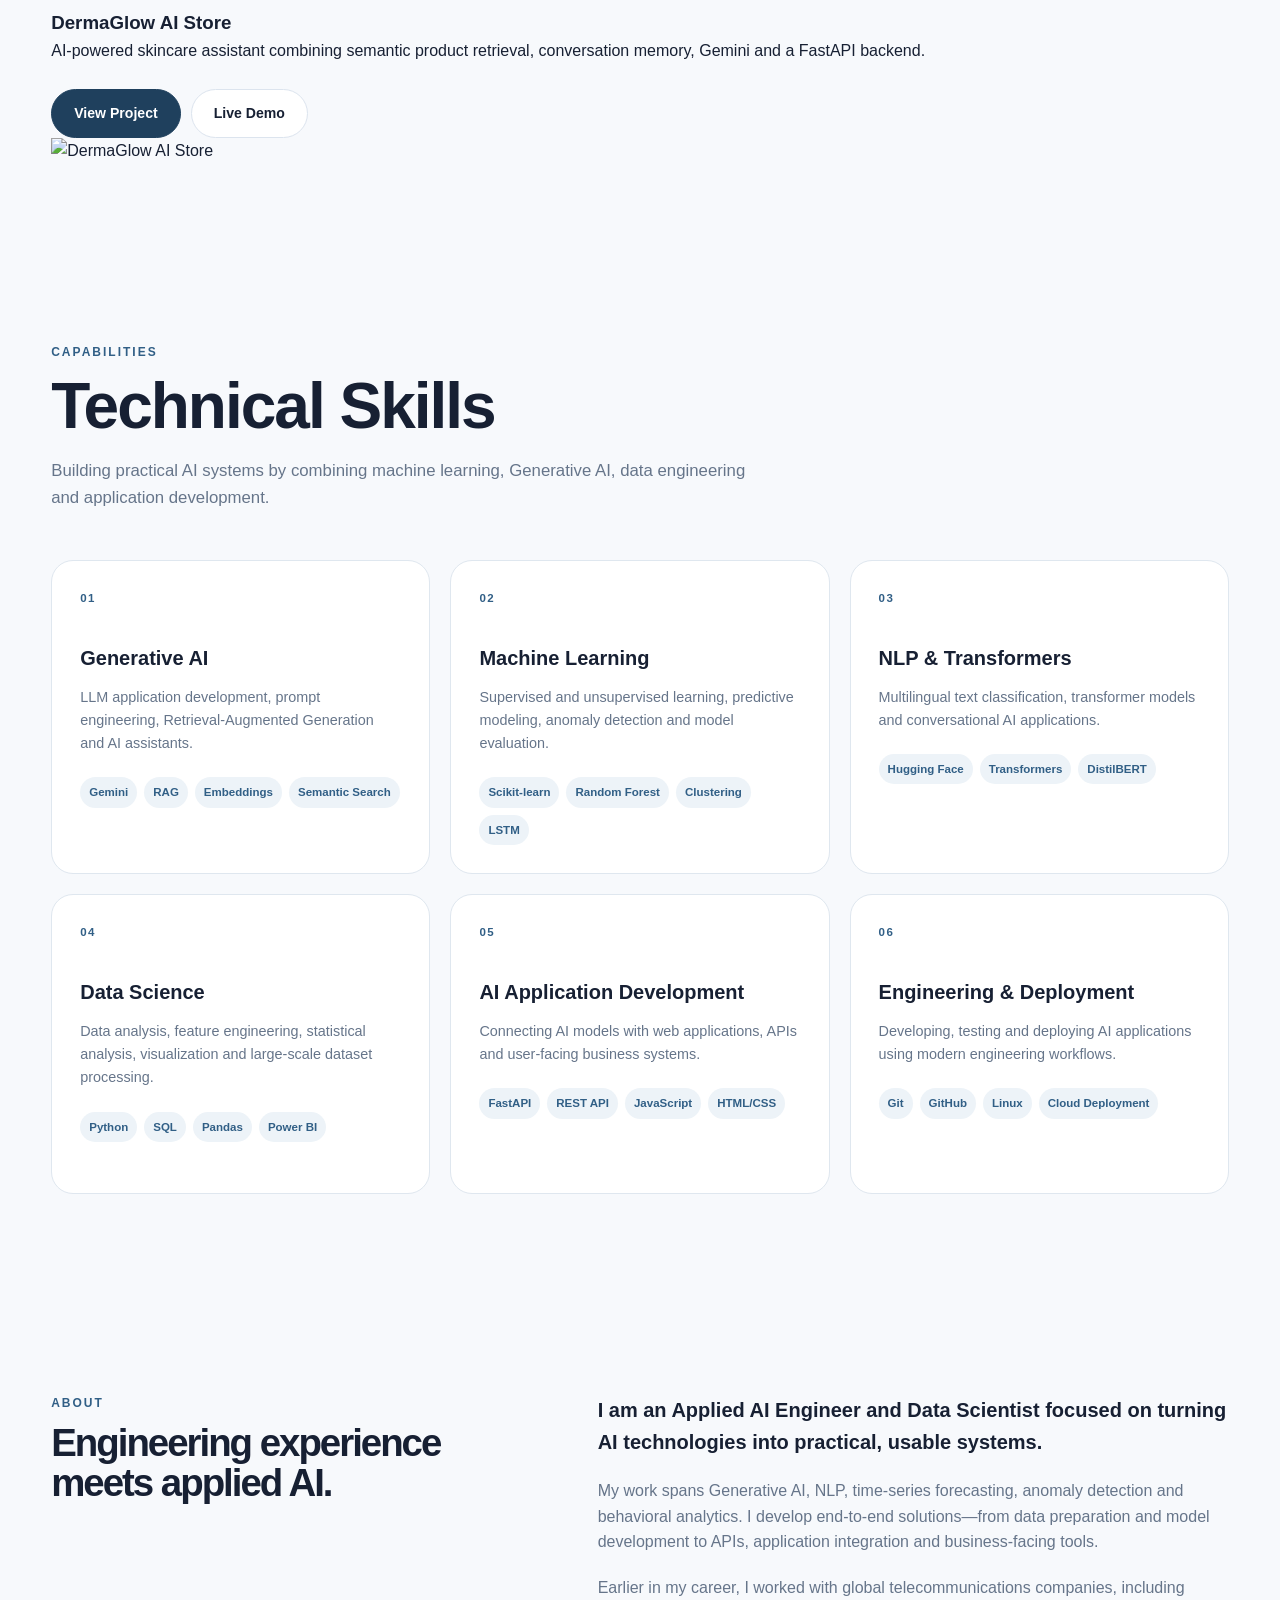
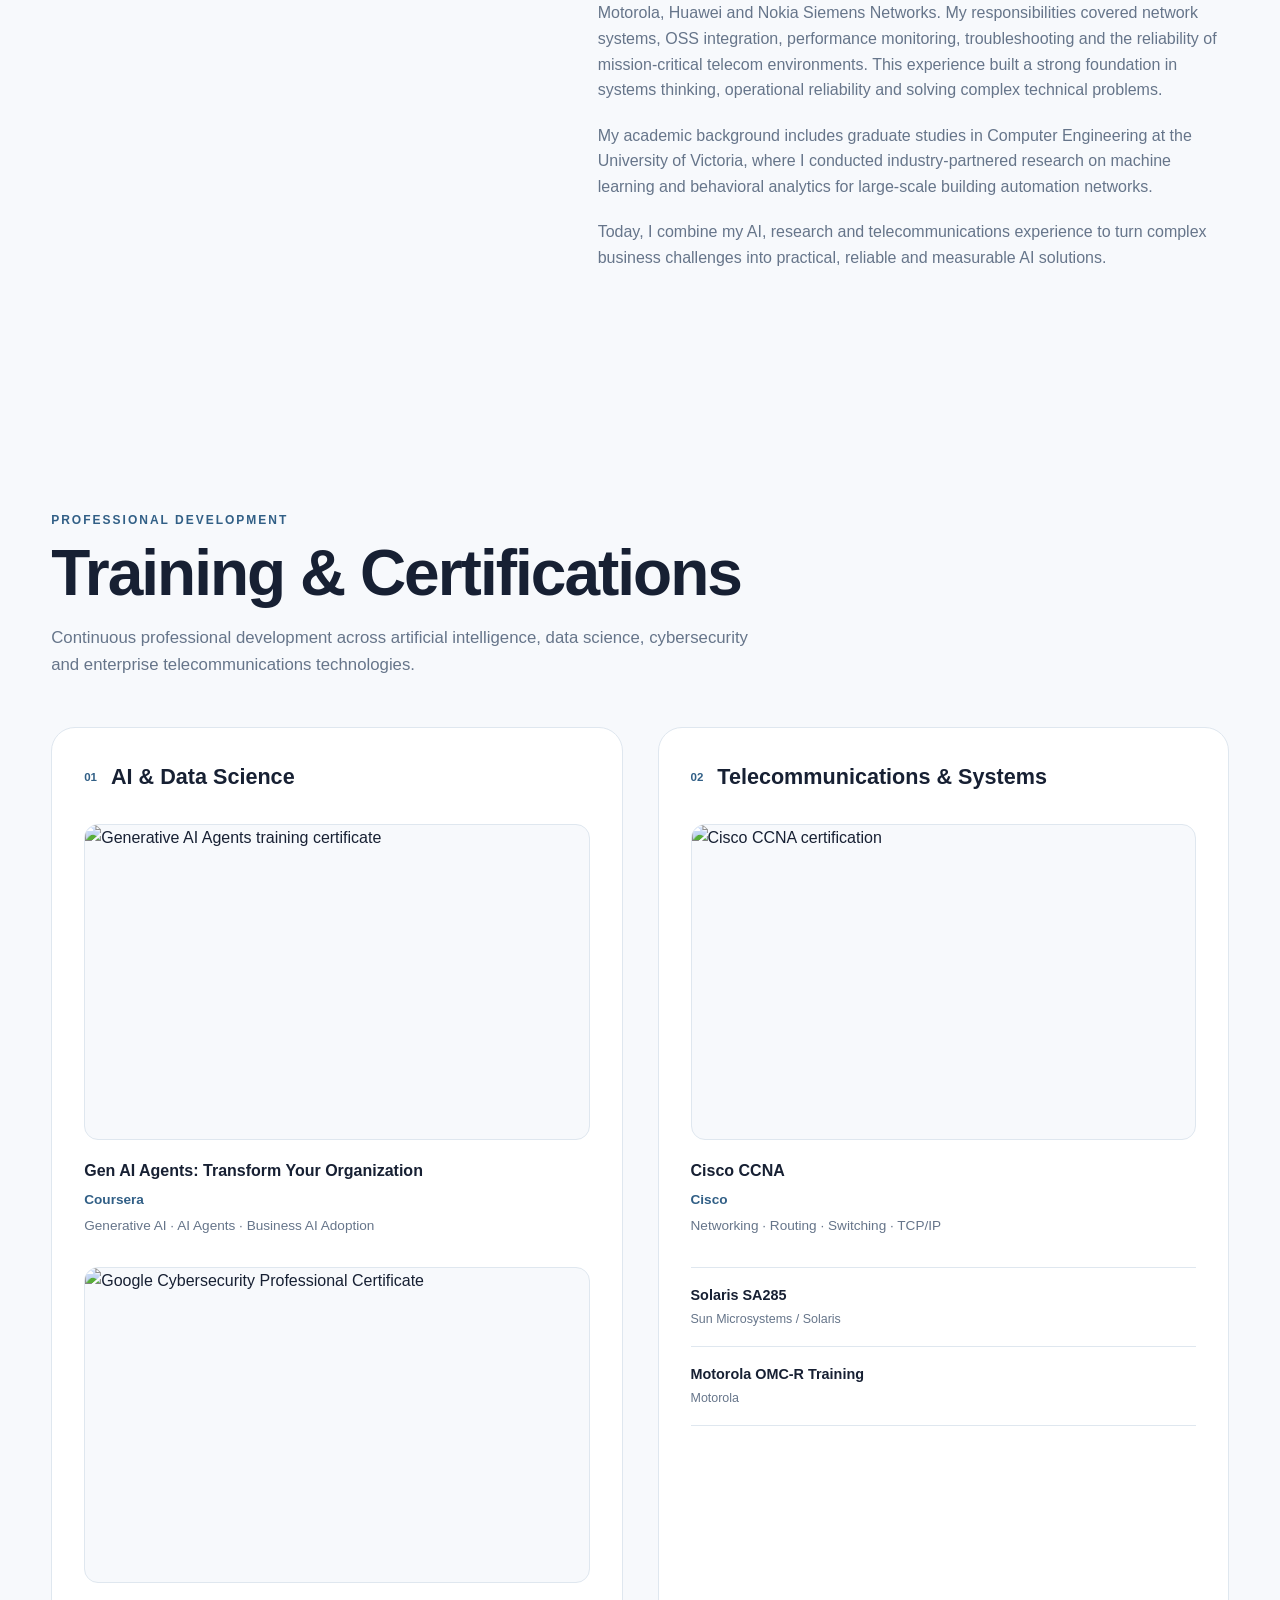
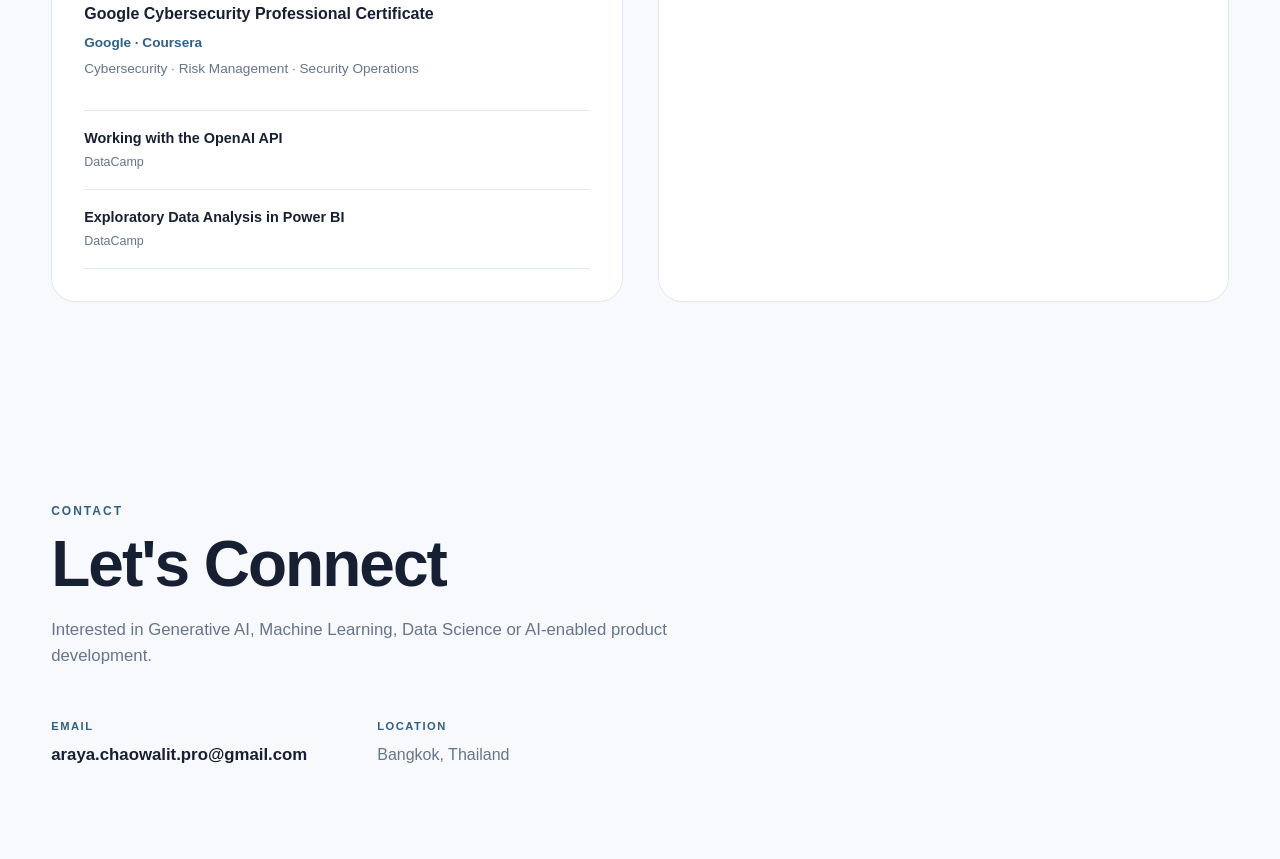
==== commit 95de825b: "Update portfolio About section" ====
--- a/index.html
+++ b/index.html
@@ -528,25 +528,28 @@
             </p>
 
             <p>
-                My work spans Generative AI, machine learning,
-                NLP, time-series analysis and data analytics,
-                with experience developing solutions from
-                experimentation through application integration.
-            </p>
-
-            <p>
-                Before moving deeper into AI and data science,
-                I worked extensively with telecommunications
-                and networked systems. This engineering background
-                gives me a strong understanding of real production
-                environments, system reliability and technical
-                problem solving.
-            </p>
-
-            <p>
-                Today, I combine these skills to build AI applications
-                that connect models, APIs, data and user interfaces
-                to solve real business problems.
+                
+                My work spans Generative AI, NLP, time-series forecasting, anomaly detection and behavioral
+                 analytics. I develop end-to-end solutions—from data preparation and model development to APIs, 
+                 application integration and business-facing tools.
+            </p>
+
+            <p>
+                Earlier in my career, I worked with global telecommunications companies, 
+                including Motorola, Huawei and Nokia Siemens Networks. My responsibilities covered network 
+                systems, OSS integration, performance monitoring, troubleshooting and the reliability of 
+                mission-critical telecom environments. This experience built a strong foundation in systems 
+                thinking, operational reliability and solving complex technical problems.
+            </p>
+
+            <p>
+                My academic background includes graduate studies in Computer Engineering at the University 
+                of Victoria, where I conducted industry-partnered research on machine learning and behavioral 
+                analytics for large-scale building automation networks.
+            </p>
+            <p>
+                Today, I combine my AI, research and telecommunications experience to turn complex business challenges 
+                into practical, reliable and measurable AI solutions.
             </p>
 
 
@@ -655,10 +658,8 @@
                     <span>DataCamp</span>
                 </div>
 
-                <div>
-                    <strong>Python for Data Science & Machine Learning</strong>
-                    <span>Udemy</span>
-                </div>
+                
+                
 
             </div>
 
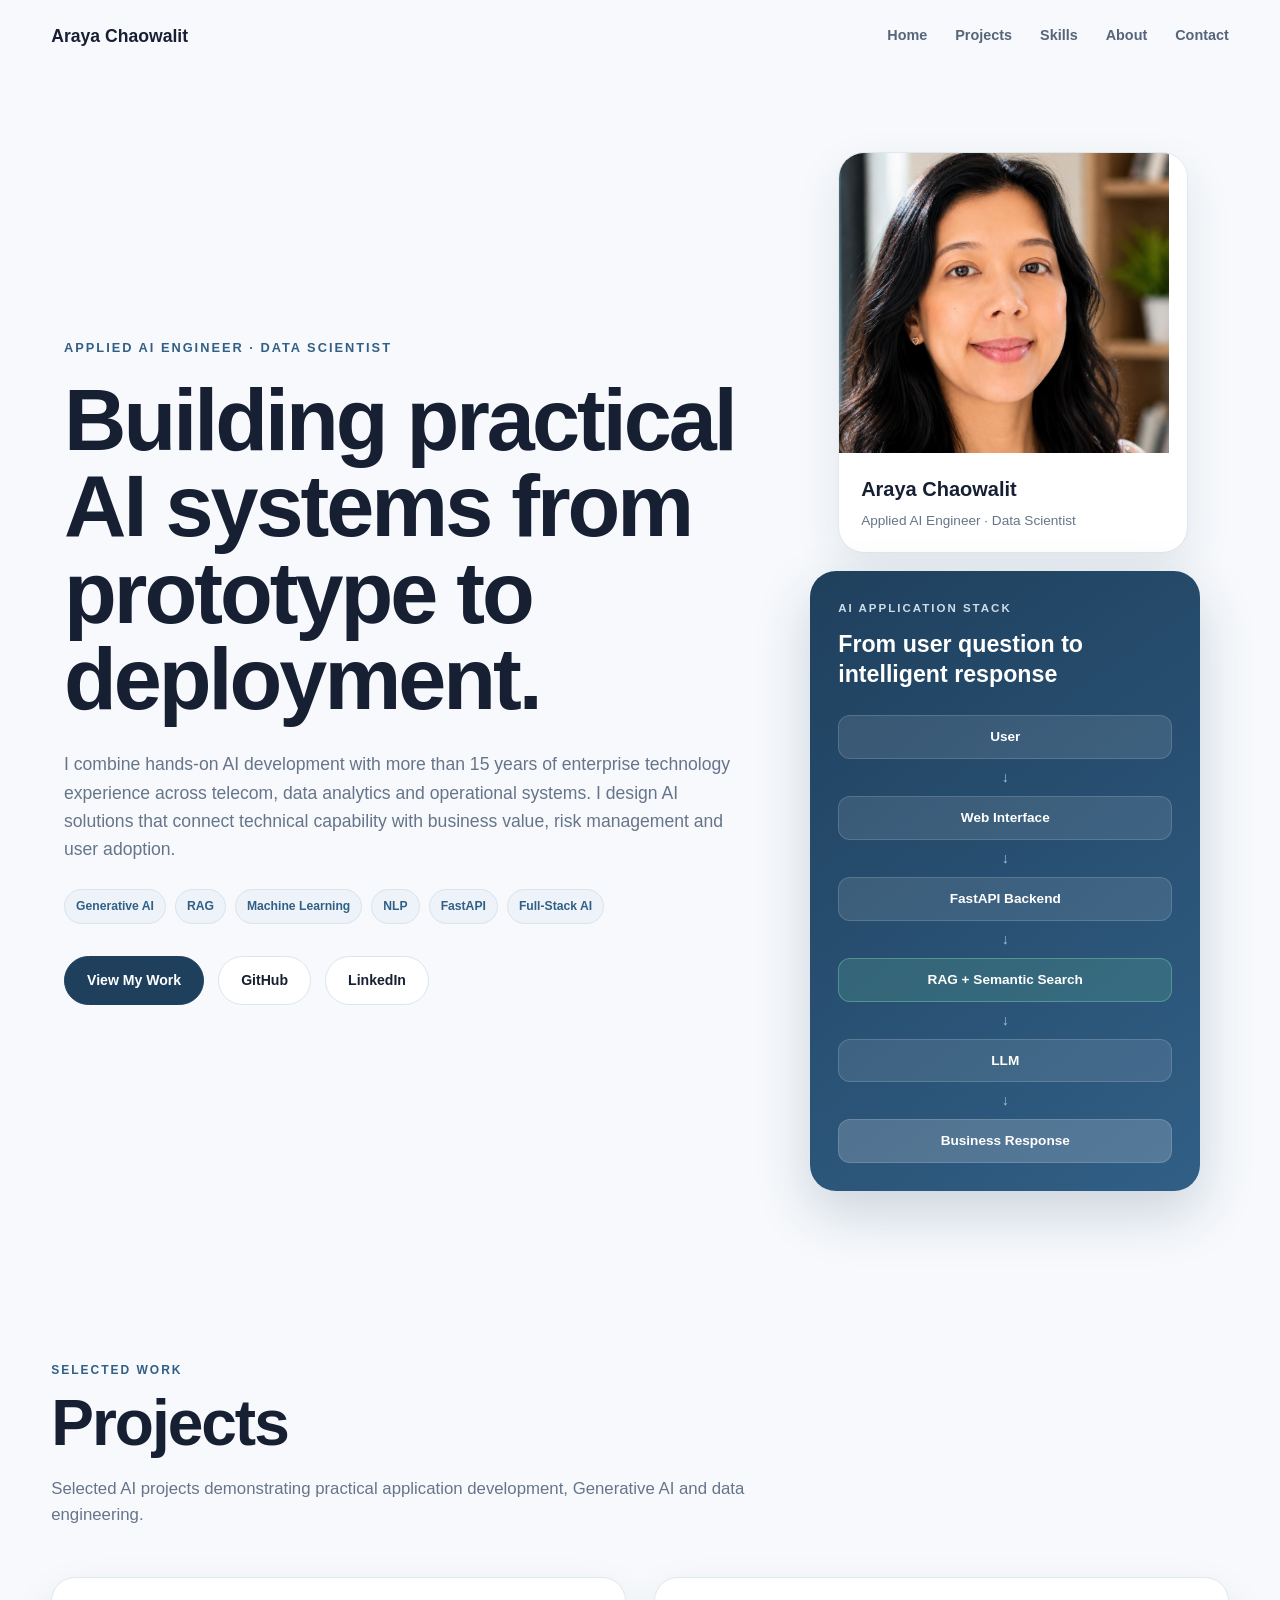
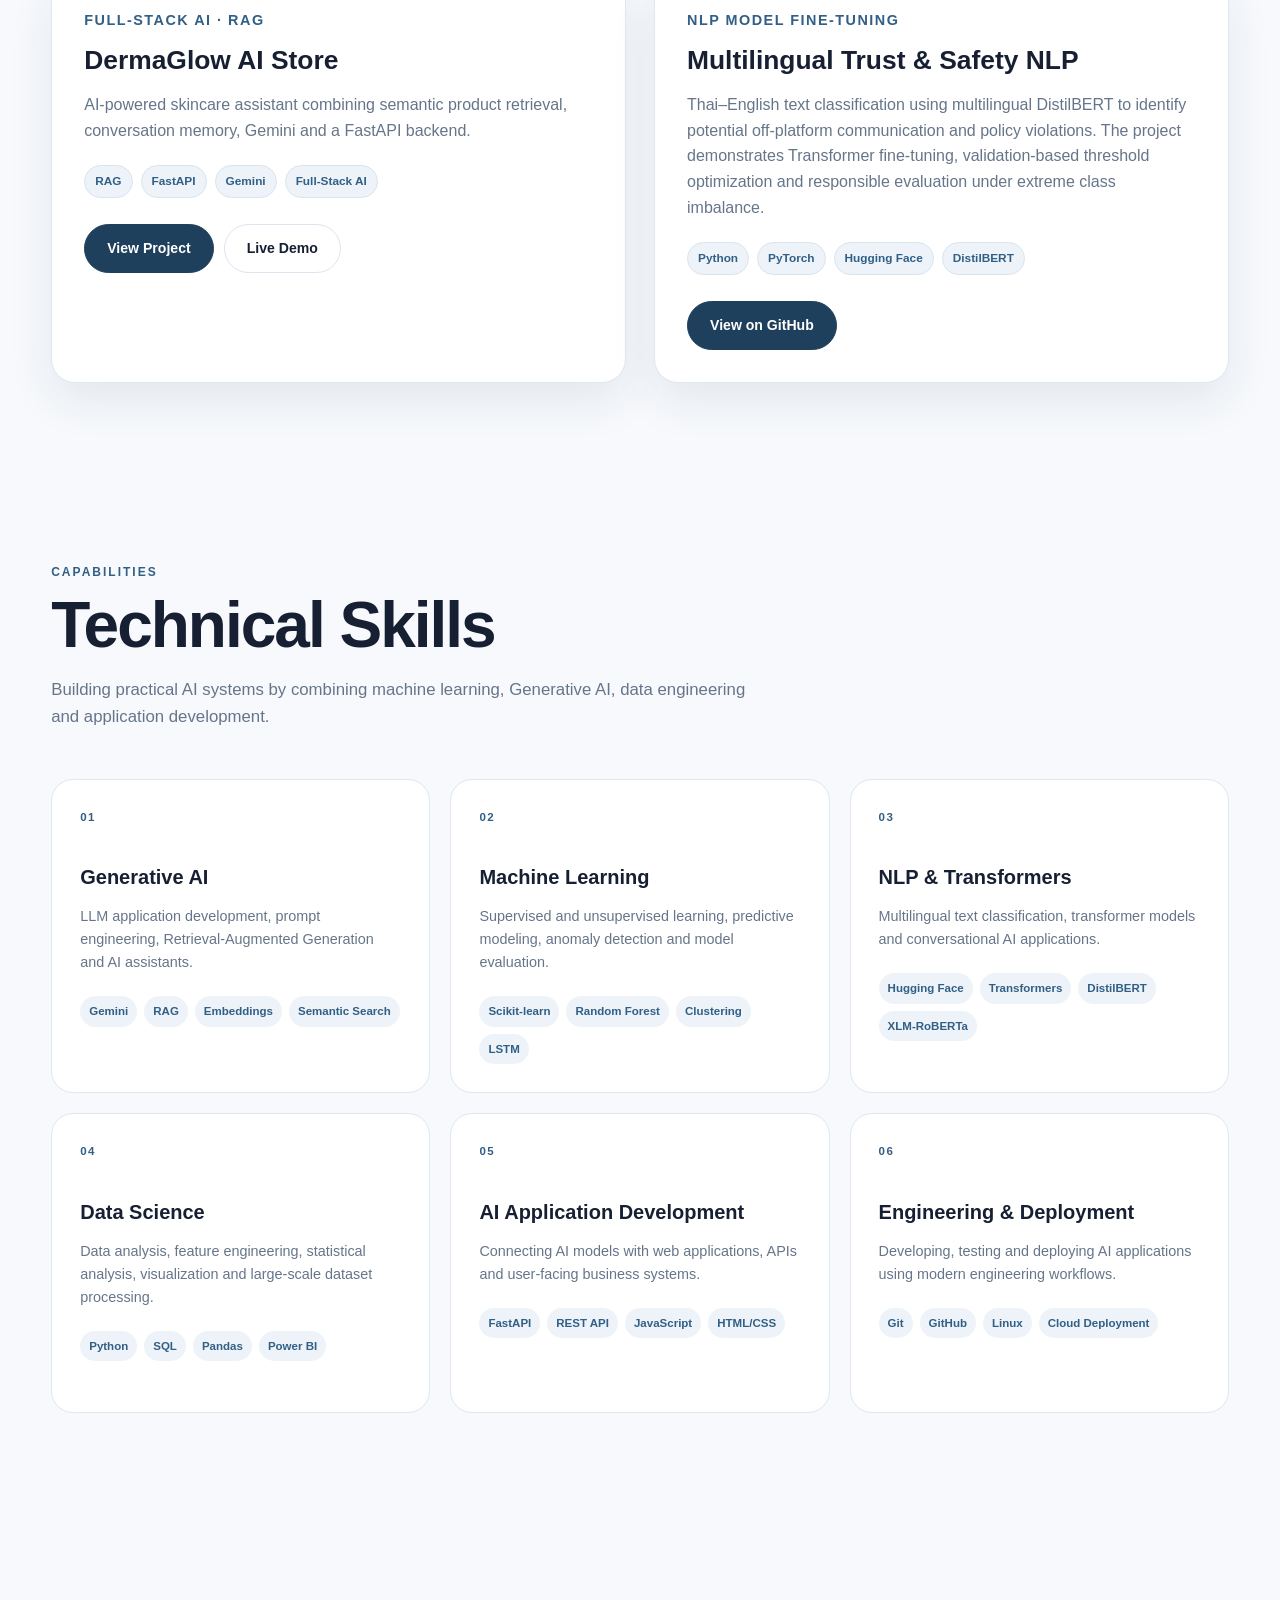
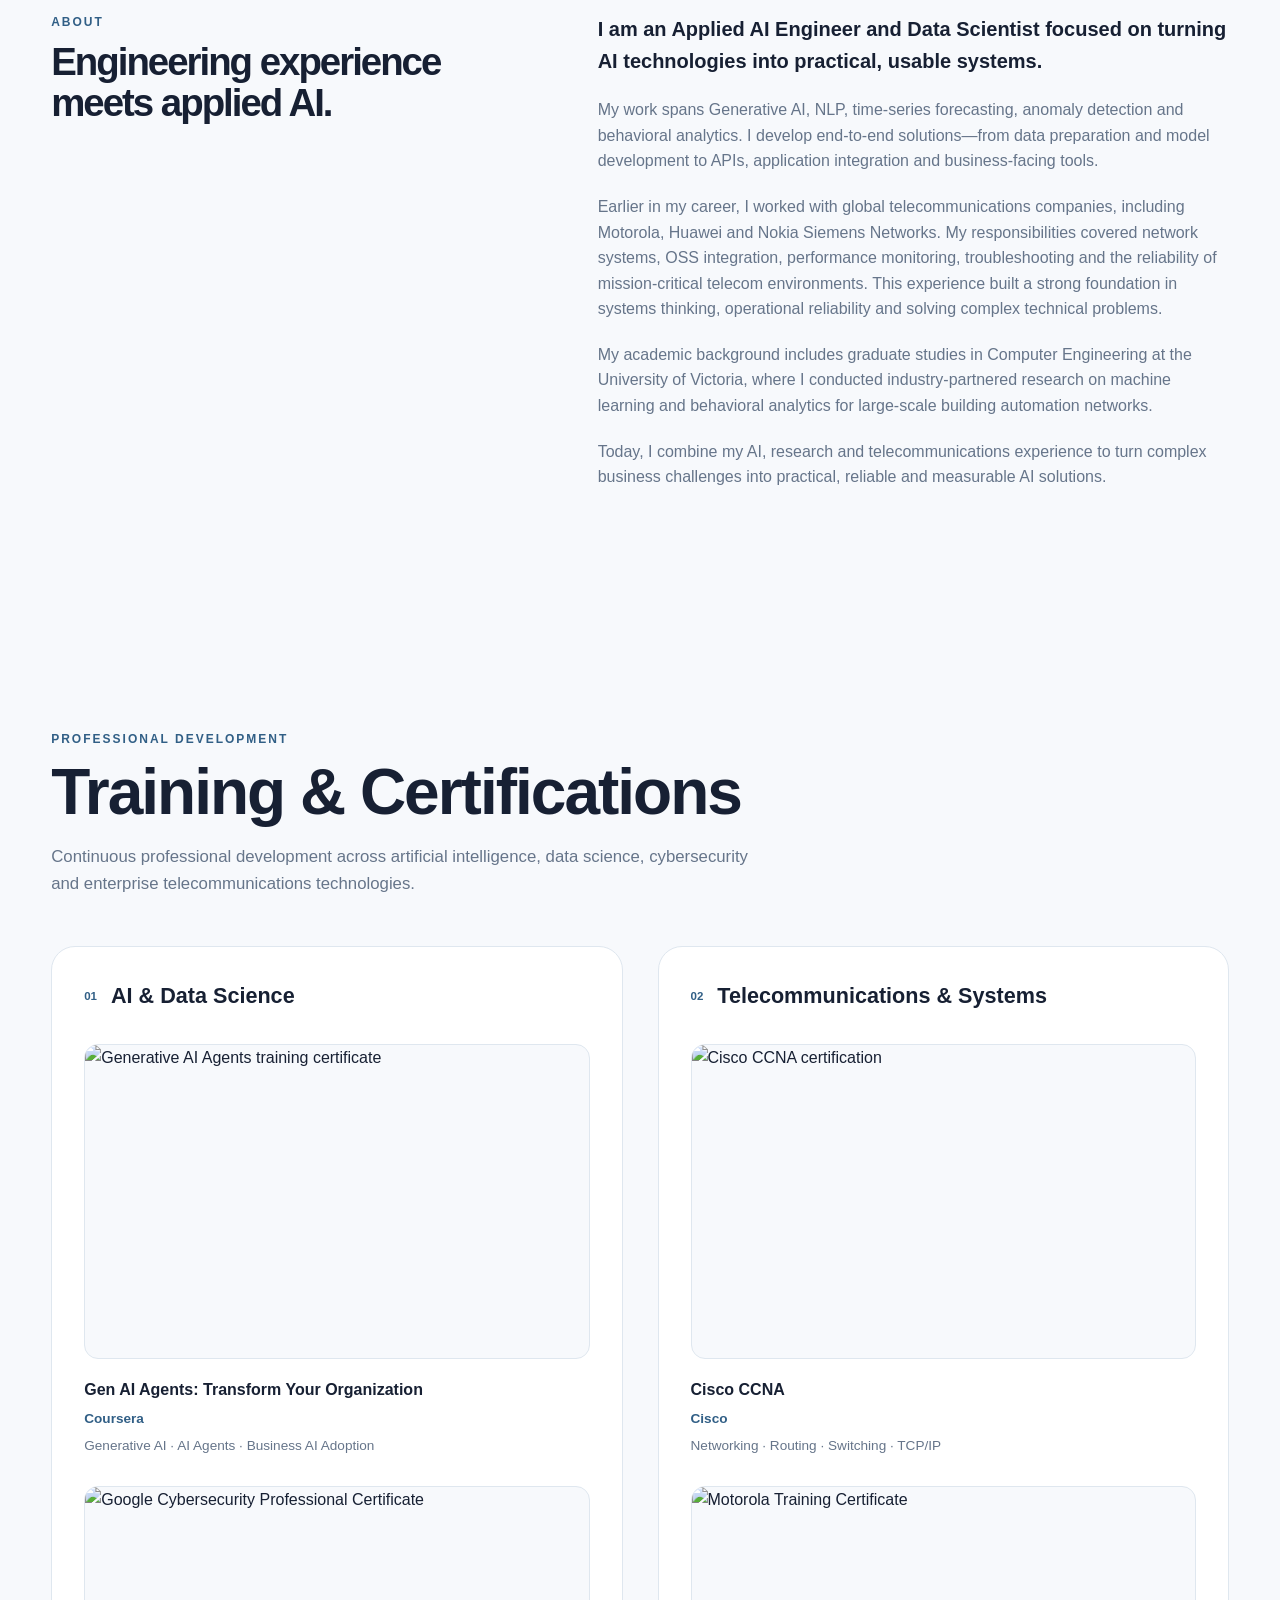
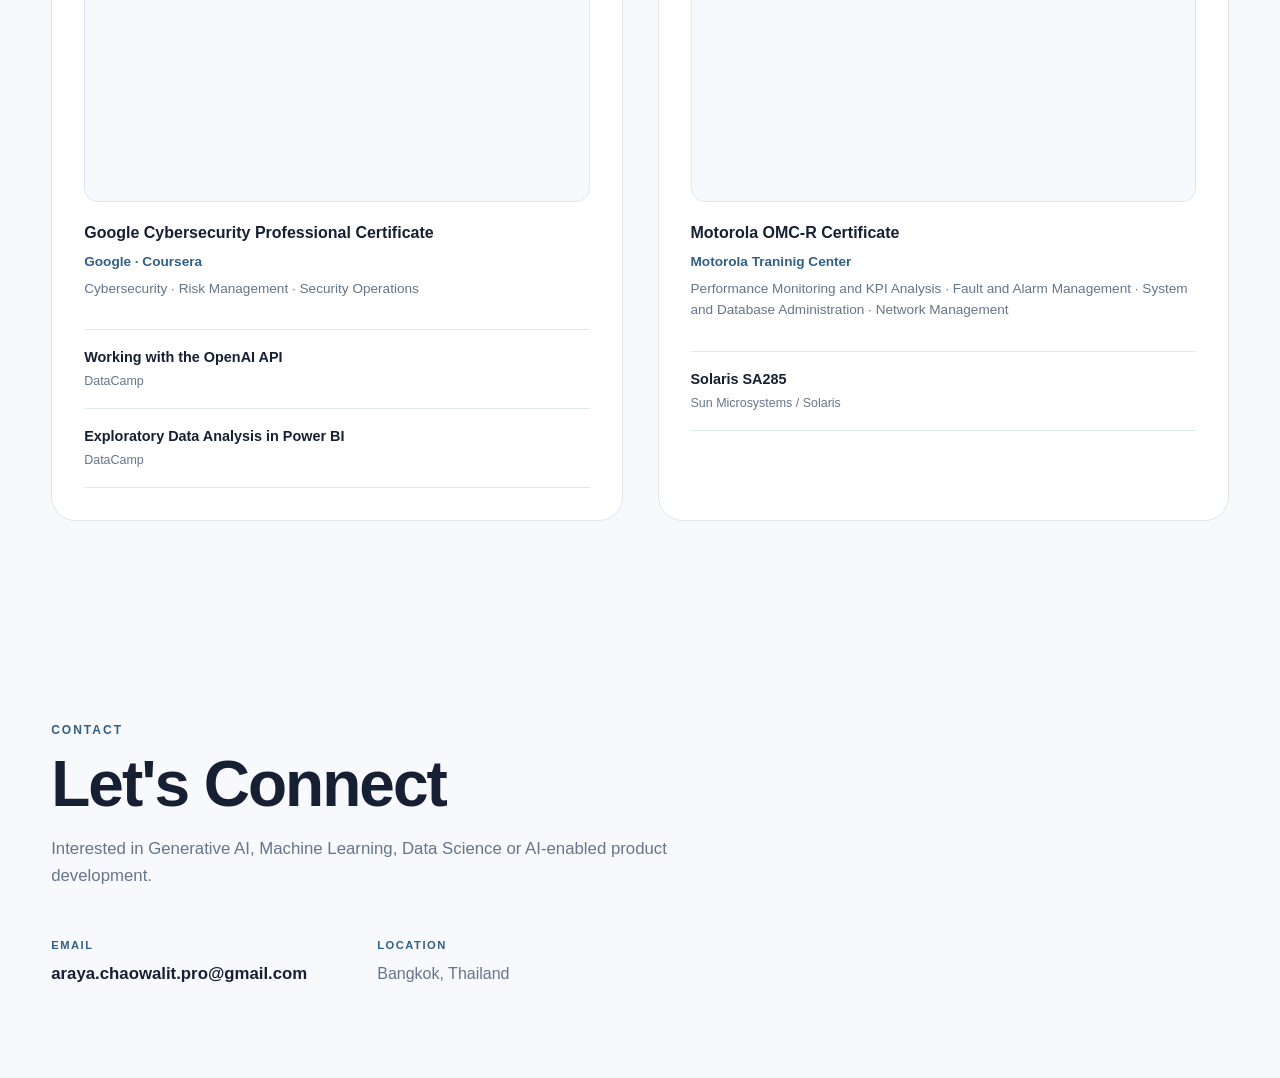
==== commit dd143972: "Add project directory and NLP case study" ====
--- a/index.html
+++ b/index.html
@@ -127,7 +127,7 @@
                         </a>
 
                         <a
-                            href="https://www.linkedin.com/in/araya-chaowalit/
+                            href="https://www.linkedin.com/in/araya-chaowalit/"
                             target="_blank"
                             rel="noreferrer"
                             class="button secondary-button"
@@ -239,7 +239,9 @@
             </div>
 
 
-            <div class="project-preview">
+            <div class="project-preview-grid">
+
+            <article class="project-preview">
 
                 <div class="project-preview-content">
 
@@ -258,10 +260,17 @@
                         Gemini and a FastAPI backend.
                     </p>
 
+                    <div class="project-tags" aria-label="Technologies used">
+                        <span>RAG</span>
+                        <span>FastAPI</span>
+                        <span>Gemini</span>
+                        <span>Full-Stack AI</span>
+                    </div>
+
                     <div class="project-buttons">
 
                         <a
-                            href="projects.html"
+                            href="dermaglow.html"
                             class="button primary-button"
                         >
                             View Project
@@ -281,14 +290,58 @@
                 </div>
 
 
-                <div class="project-preview-image">
-
-                    <img
-                        src="assets/images/dermaglow-demo.png"
-                        alt="DermaGlow AI Store"
-                    >
-
-                </div>
+            </article>
+
+
+            <article class="project-preview nlp-project-preview">
+
+                <div class="project-preview-content">
+
+                    <p class="project-type">
+                        NLP MODEL FINE-TUNING
+                    </p>
+
+                    <h3>
+                        Multilingual Trust &amp; Safety NLP
+                    </h3>
+
+                    <p>
+                        Thai–English text classification using multilingual
+                        DistilBERT to identify potential off-platform
+                        communication and policy violations. The project
+                        demonstrates Transformer fine-tuning, validation-based
+                        threshold optimization and responsible evaluation under
+                        extreme class imbalance.
+                    </p>
+
+                    
+
+                    <div class="project-tags" aria-label="Technologies used">
+                        <span>Python</span>
+                        <span>PyTorch</span>
+                        <span>Hugging Face</span>
+                        <span>DistilBERT</span>
+                    </div>
+
+                    <div class="project-buttons">
+
+                        <a
+                            href="https://github.com/araya-chaowalit/multilingual-trust-safety-nlp"
+                            target="_blank"
+                            rel="noreferrer"
+                            class="button primary-button"
+                        >
+                            View on GitHub
+                        </a>
+
+                    </div>
+
+                </div>
+
+
+                
+
+            </article>
 
             </div>
 
@@ -402,7 +455,7 @@
                 <span>Hugging Face</span>
                 <span>Transformers</span>
                 <span>DistilBERT</span>
-                
+                <span>XLM-RoBERTa</span>
 
             </div>
 
@@ -598,7 +651,7 @@
 
                 <div class="certificate-image">
                     <img
-                        src="assets/images/gen-ai-agents-certificate.png"
+                        src="assets/images/Google_Gen_AI_Certificate.png"
                         alt="Generative AI Agents training certificate"
                     >
                 </div>
@@ -624,7 +677,7 @@
 
                 <div class="certificate-image">
                     <img
-                        src="assets/images/google-cybersecurity-certificate.png"
+                        src="assets/images/Google_Security_Certificate.png"
                         alt="Google Cybersecurity Professional Certificate"
                     >
                 </div>
@@ -665,7 +718,6 @@
 
         </div>
 
-
         <!-- TELECOM TRAINING -->
         <div class="training-category">
 
@@ -679,7 +731,7 @@
 
                 <div class="certificate-image">
                     <img
-                        src="assets/images/ccna-certificate.png"
+                        src="assets/images/Ccna_Certificate.png"
                         alt="Cisco CCNA certification"
                     >
                 </div>
@@ -701,16 +753,38 @@
             </div>
 
 
+            <div class="training-item">
+
+                <div class="certificate-image">
+                    <img
+                        src="assets/images/Motorola_Certificate.png"
+                        alt="Motorola Training Certificate"
+                    >
+                </div>
+
+                <div class="training-info">
+                    <h4>
+                        Motorola OMC-R Certificate 
+                    </h4>
+
+                    <p class="training-provider">
+                        Motorola Traninig Center
+                    </p>
+
+                    <p>
+                        Performance Monitoring and KPI Analysis · Fault and Alarm Management
+                        · System and Database Administration · Network Management 
+                    </p>
+                </div>
+
+            </div>
             <div class="training-list">
 
+            
+                
                 <div>
                     <strong>Solaris SA285</strong>
                     <span>Sun Microsystems / Solaris</span>
-                </div>
-
-                <div>
-                    <strong>Motorola OMC-R Training</strong>
-                    <span>Motorola</span>
                 </div>
 
             </div>
--- a/css/style.css
+++ b/css/style.css
@@ -1416,4 +1416,423 @@
         gap: 25px;
     }
 
-}+}
+
+
+/* =========================
+   PROJECT CARD FINAL OVERRIDES
+   Keep this section at the end of style.css.
+   ========================= */
+
+.project-preview-grid {
+    display: grid;
+    grid-template-columns: repeat(2, minmax(0, 1fr));
+    gap: 28px;
+    align-items: stretch;
+}
+
+
+.project-preview {
+    display: flex;
+    flex-direction: column;
+    min-width: 0;
+    padding: 32px;
+    background: #ffffff;
+    border: 1px solid #dfe7ef;
+    border-radius: 24px;
+    box-shadow: 0 18px 45px rgba(31, 64, 93, 0.09);
+}
+
+
+.project-preview-content {
+    display: flex;
+    flex: 1;
+    flex-direction: column;
+}
+
+
+.project-type {
+    margin-bottom: 14px;
+    color: #315f86;
+    font-size: 0.9rem;
+    font-weight: 800;
+    letter-spacing: 1.5px;
+    line-height: 1.4;
+}
+
+
+.project-preview-content h3 {
+    margin-bottom: 16px;
+    color: #172033;
+    font-size: 1.65rem;
+    line-height: 1.2;
+}
+
+
+.project-preview-content > p:not(.project-type) {
+    color: #66758a;
+}
+
+
+.project-tags {
+    display: flex;
+    flex-wrap: wrap;
+    gap: 8px;
+    margin-top: 22px;
+}
+
+
+.project-tags span {
+    padding: 6px 10px;
+    color: #315f86;
+    background: #edf3f8;
+    border: 1px solid #d8e4ee;
+    border-radius: 999px;
+    font-size: 0.74rem;
+    font-weight: 700;
+}
+
+
+.project-preview .project-buttons {
+    margin-top: 26px;
+}
+
+
+.metric-row {
+    display: grid;
+    grid-template-columns: repeat(3, 1fr);
+    gap: 9px;
+    margin-top: 22px;
+}
+
+
+.metric-row div {
+    padding: 13px 8px;
+    text-align: center;
+    background: #f5f8fb;
+    border: 1px solid #dfe7ef;
+    border-radius: 13px;
+}
+
+
+.metric-row strong,
+.metric-row span {
+    display: block;
+}
+
+
+.metric-row strong {
+    color: #1f405d;
+    font-size: 1.05rem;
+}
+
+
+.metric-row span {
+    color: #66758a;
+    font-size: 0.68rem;
+    font-weight: 700;
+}
+
+
+.nlp-project-visual {
+    margin-top: 28px;
+    padding: 24px;
+    color: #ffffff;
+    background: linear-gradient(145deg, #1f405d, #315f86);
+    border-radius: 18px;
+}
+
+
+.nlp-visual-label {
+    margin-bottom: 16px;
+    color: #cdddea;
+    font-size: 0.72rem;
+    font-weight: 800;
+    letter-spacing: 1.6px;
+}
+
+
+.nlp-message,
+.nlp-model {
+    padding: 12px;
+    text-align: center;
+    background: rgba(255, 255, 255, 0.1);
+    border: 1px solid rgba(255, 255, 255, 0.18);
+    border-radius: 12px;
+    font-size: 0.82rem;
+    font-weight: 700;
+}
+
+
+.nlp-model {
+    background: rgba(96, 183, 148, 0.22);
+}
+
+
+.nlp-flow-arrow {
+    padding: 5px;
+    color: #a9c1d5;
+    text-align: center;
+}
+
+
+.nlp-output-row {
+    display: grid;
+    grid-template-columns: repeat(2, 1fr);
+    gap: 8px;
+}
+
+
+.nlp-output-row span {
+    padding: 10px 7px;
+    text-align: center;
+    background: rgba(255, 255, 255, 0.16);
+    border-radius: 11px;
+    font-size: 0.72rem;
+    font-weight: 700;
+}
+
+
+.nlp-project-visual p {
+    margin-top: 14px;
+    color: #d9e5ee;
+    text-align: center;
+    font-size: 0.75rem;
+}
+
+
+@media (max-width: 900px) {
+    .project-preview-grid {
+        grid-template-columns: 1fr;
+    }
+}
+
+
+@media (max-width: 520px) {
+    .project-preview {
+        padding: 22px;
+    }
+
+    .metric-row {
+        grid-template-columns: 1fr;
+    }
+}
+
+/* Project directory */
+.project-directory-header { padding-bottom: 35px; }
+.project-directory-header h1 {
+    margin-bottom: 22px;
+    color: #172033;
+    font-size: clamp(3rem, 7vw, 5.4rem);
+    line-height: 1;
+    letter-spacing: -3px;
+}
+.project-directory-section { padding-top: 25px; }
+.project-directory-grid {
+    display: grid;
+    grid-template-columns: repeat(2, minmax(0, 1fr));
+    gap: 28px;
+    align-items: stretch;
+}
+.directory-card {
+    position: relative;
+    display: flex;
+    flex-direction: column;
+    min-width: 0;
+    padding: 34px;
+    overflow: hidden;
+    background: #fff;
+    border: 1px solid #dfe7ef;
+    border-radius: 26px;
+    box-shadow: 0 20px 55px rgba(31, 64, 93, 0.09);
+}
+.directory-card-accent { background: linear-gradient(145deg, #fff, #f1f7fb); }
+.directory-card-number {
+    position: absolute;
+    top: 22px;
+    right: 26px;
+    color: #dce6ef;
+    font-size: 3rem;
+    font-weight: 800;
+    line-height: 1;
+}
+.directory-card h2 {
+    max-width: 420px;
+    margin: 5px 0 17px;
+    font-size: clamp(1.8rem, 3vw, 2.5rem);
+    line-height: 1.13;
+    letter-spacing: -1px;
+}
+.directory-card > p:not(.project-type) { color: #66758a; }
+.directory-card .project-buttons { margin-top: auto; padding-top: 28px; }
+.directory-metrics {
+    display: grid;
+    grid-template-columns: repeat(3, 1fr);
+    gap: 9px;
+    margin-top: 24px;
+}
+.directory-metrics div {
+    padding: 13px 8px;
+    text-align: center;
+    background: #fff;
+    border: 1px solid #dfe7ef;
+    border-radius: 13px;
+}
+.directory-metrics strong, .directory-metrics span { display: block; }
+.directory-metrics strong { color: #1f405d; font-size: 1.05rem; }
+.directory-metrics span { color: #66758a; font-size: .68rem; font-weight: 700; }
+
+/* NLP case study */
+.nlp-showcase { grid-template-columns: .82fr 1.18fr; }
+.nlp-case-visual {
+    padding: 30px;
+    color: #fff;
+    background: linear-gradient(145deg, #1f405d, #315f86);
+    border-radius: 20px;
+    box-shadow: 0 20px 45px rgba(31, 64, 93, .18);
+}
+.nlp-case-label {
+    margin-bottom: 20px;
+    color: #cdddea;
+    font-size: .72rem;
+    font-weight: 800;
+    letter-spacing: 1.8px;
+}
+.nlp-case-node, .nlp-case-result {
+    padding: 13px;
+    text-align: center;
+    background: rgba(255,255,255,.1);
+    border: 1px solid rgba(255,255,255,.18);
+    border-radius: 12px;
+    font-size: .82rem;
+    font-weight: 700;
+}
+.nlp-case-highlight { background: rgba(96,183,148,.25); }
+.nlp-case-result { background: rgba(255,255,255,.2); }
+
+.nlp-workflow-step {
+    display: grid;
+    grid-template-columns: 34px minmax(0, 1fr);
+    gap: 12px;
+    align-items: center;
+    width: 100%;
+    padding: 12px 13px;
+    background: rgba(255, 255, 255, 0.1);
+    border: 1px solid rgba(255, 255, 255, 0.18);
+    border-radius: 12px;
+}
+
+.nlp-workflow-step strong,
+.nlp-workflow-step small {
+    display: block;
+}
+
+.nlp-workflow-step strong {
+    color: #ffffff;
+    font-size: 0.82rem;
+    line-height: 1.3;
+}
+
+.nlp-workflow-step small {
+    margin-top: 3px;
+    color: #d9e5ee;
+    font-size: 0.68rem;
+    line-height: 1.35;
+}
+
+.nlp-step-number {
+    display: inline-flex;
+    align-items: center;
+    justify-content: center;
+    width: 30px;
+    height: 30px;
+    color: #ffffff;
+    background: rgba(255, 255, 255, 0.14);
+    border-radius: 50%;
+    font-size: 0.67rem;
+    font-weight: 800;
+}
+
+.nlp-case-arrow {
+    display: flex;
+    align-items: center;
+    justify-content: center;
+    width: 100%;
+    height: 22px;
+    color: #b8cede;
+    font-size: 1rem;
+    font-weight: 700;
+    line-height: 1;
+    text-align: center;
+}
+
+.nlp-workflow-step.nlp-case-highlight {
+    background: rgba(96, 183, 148, 0.27);
+    border-color: rgba(122, 215, 177, 0.48);
+}
+
+.nlp-workflow-step.nlp-case-result {
+    background: rgba(255, 255, 255, 0.2);
+}
+.nlp-stat-grid, .nlp-results-grid {
+    display: grid;
+    grid-template-columns: repeat(4, minmax(0, 1fr));
+    gap: 15px;
+    margin-top: 34px;
+}
+.nlp-stat-card, .nlp-result-card {
+    padding: 26px 18px;
+    text-align: center;
+    background: #fff;
+    border: 1px solid #dfe7ef;
+    border-radius: 18px;
+    box-shadow: 0 14px 35px rgba(31,64,93,.06);
+}
+.nlp-stat-card strong, .nlp-stat-card span,
+.nlp-result-card strong, .nlp-result-card span { display: block; }
+.nlp-stat-card strong, .nlp-result-card strong {
+    color: #1f405d;
+    font-size: clamp(1.55rem, 3vw, 2.25rem);
+}
+.nlp-stat-card span, .nlp-result-card span {
+    margin-top: 7px;
+    color: #66758a;
+    font-size: .8rem;
+    font-weight: 700;
+}
+.nlp-result-primary { background: #edf5f8; border-color: #c8dae7; }
+.nlp-supporting-text { max-width: 840px; margin-top: 27px; color: #66758a; }
+.nlp-result-note {
+    margin-top: 25px;
+    padding: 28px;
+    background: #fff;
+    border-left: 5px solid #315f86;
+    border-radius: 0 17px 17px 0;
+}
+.nlp-result-note h3 { margin-bottom: 9px; }
+.nlp-result-note p { color: #66758a; }
+.nlp-final-cta {
+    margin-bottom: 80px;
+    padding: 55px;
+    text-align: center;
+    background: #fff;
+    border: 1px solid #dfe7ef;
+    border-radius: 28px;
+    box-shadow: 0 20px 55px rgba(31,64,93,.08);
+}
+.nlp-final-cta p:not(.section-label) {
+    max-width: 700px;
+    margin: 0 auto 25px;
+    color: #66758a;
+}
+@media (max-width: 900px) {
+    .project-directory-grid, .nlp-stat-grid, .nlp-results-grid {
+        grid-template-columns: repeat(2, minmax(0, 1fr));
+    }
+    .nlp-showcase { grid-template-columns: 1fr; }
+}
+@media (max-width: 560px) {
+    .project-directory-grid, .nlp-stat-grid,
+    .nlp-results-grid, .directory-metrics { grid-template-columns: 1fr; }
+    .directory-card, .nlp-final-cta { padding: 24px; }
+}
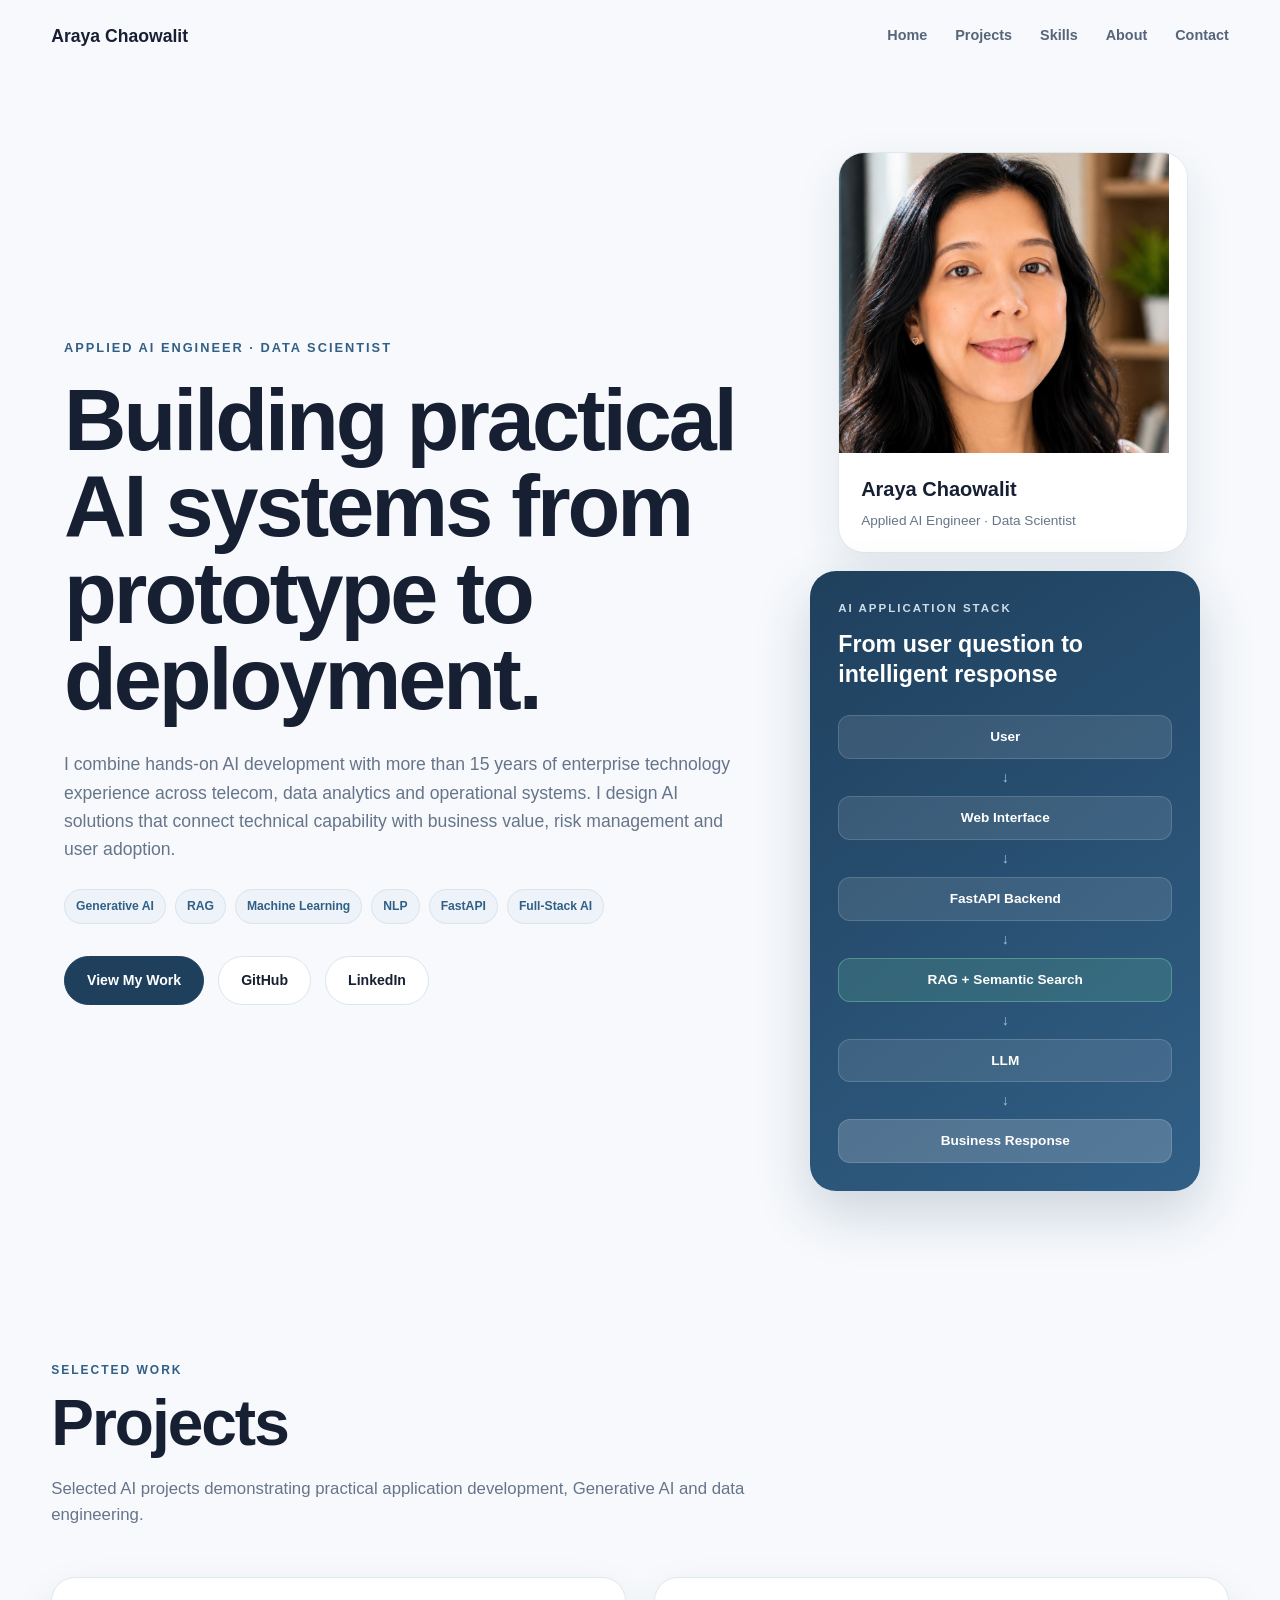
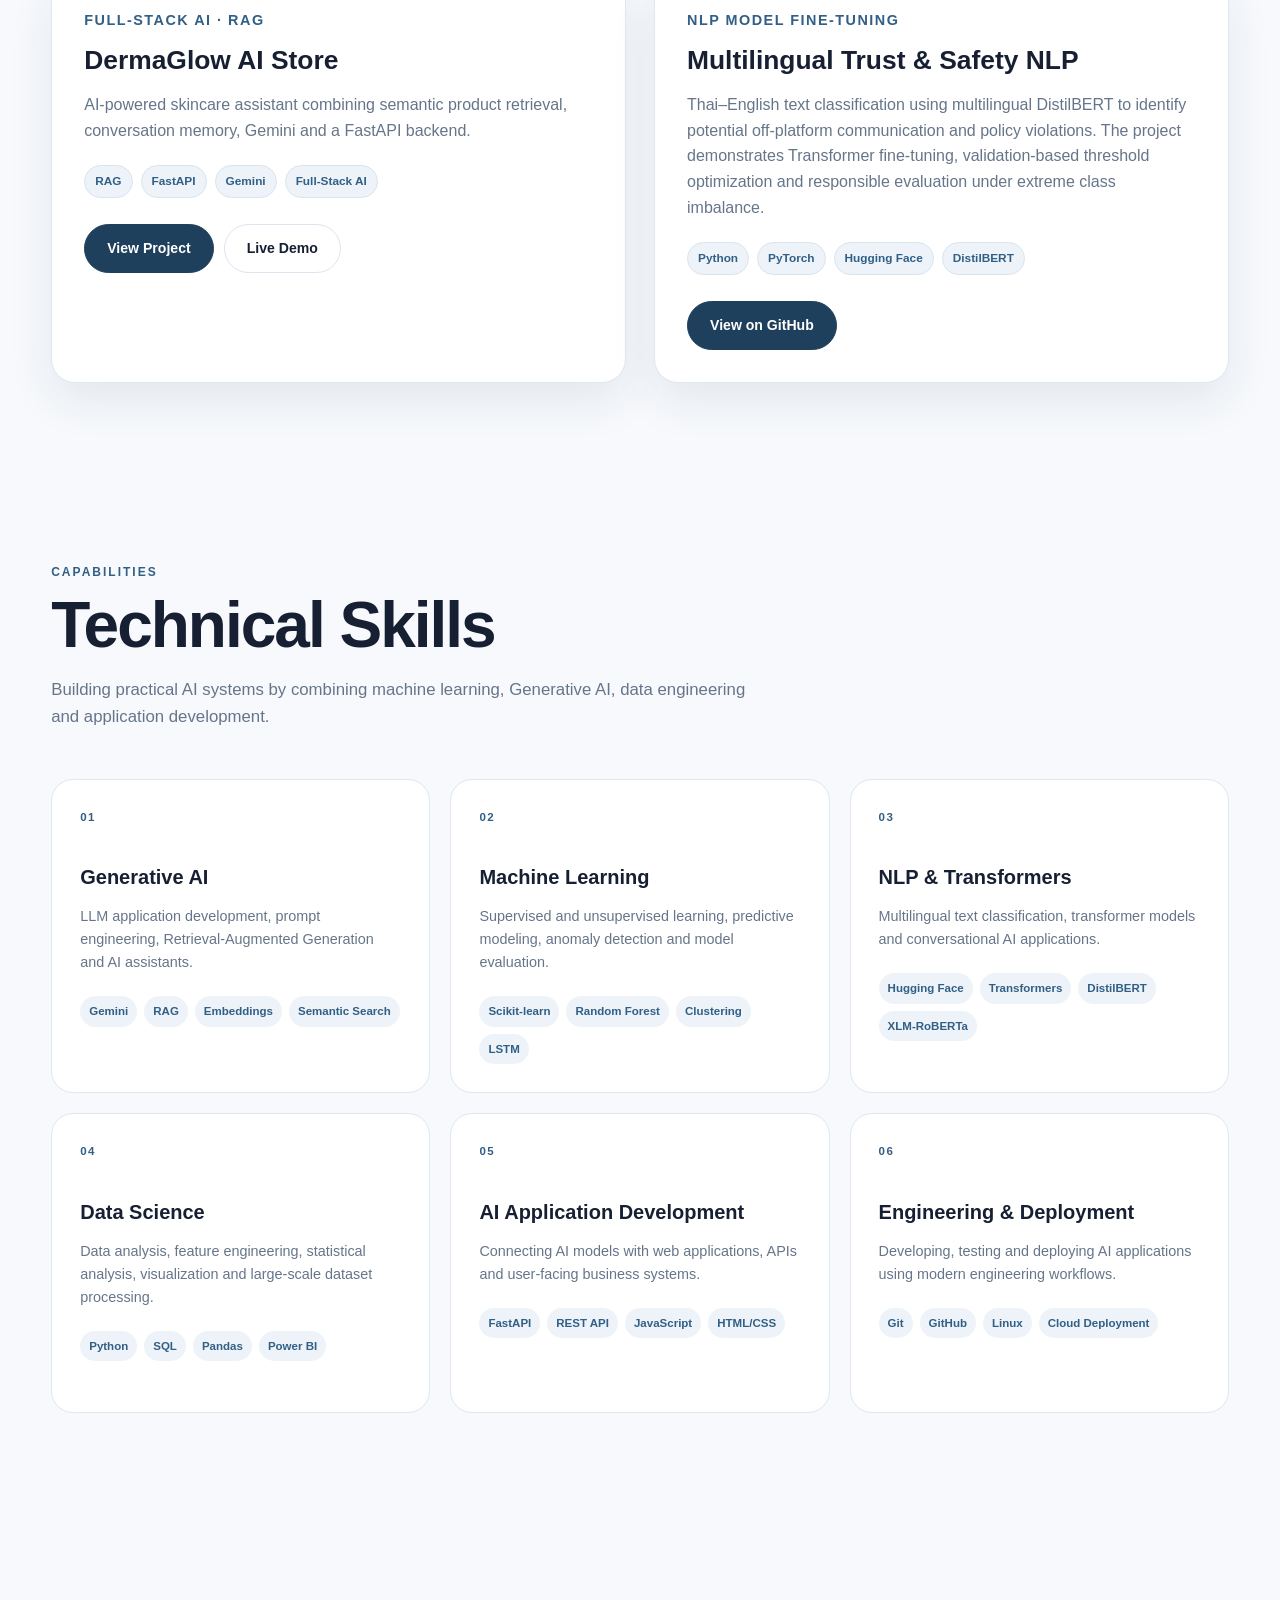
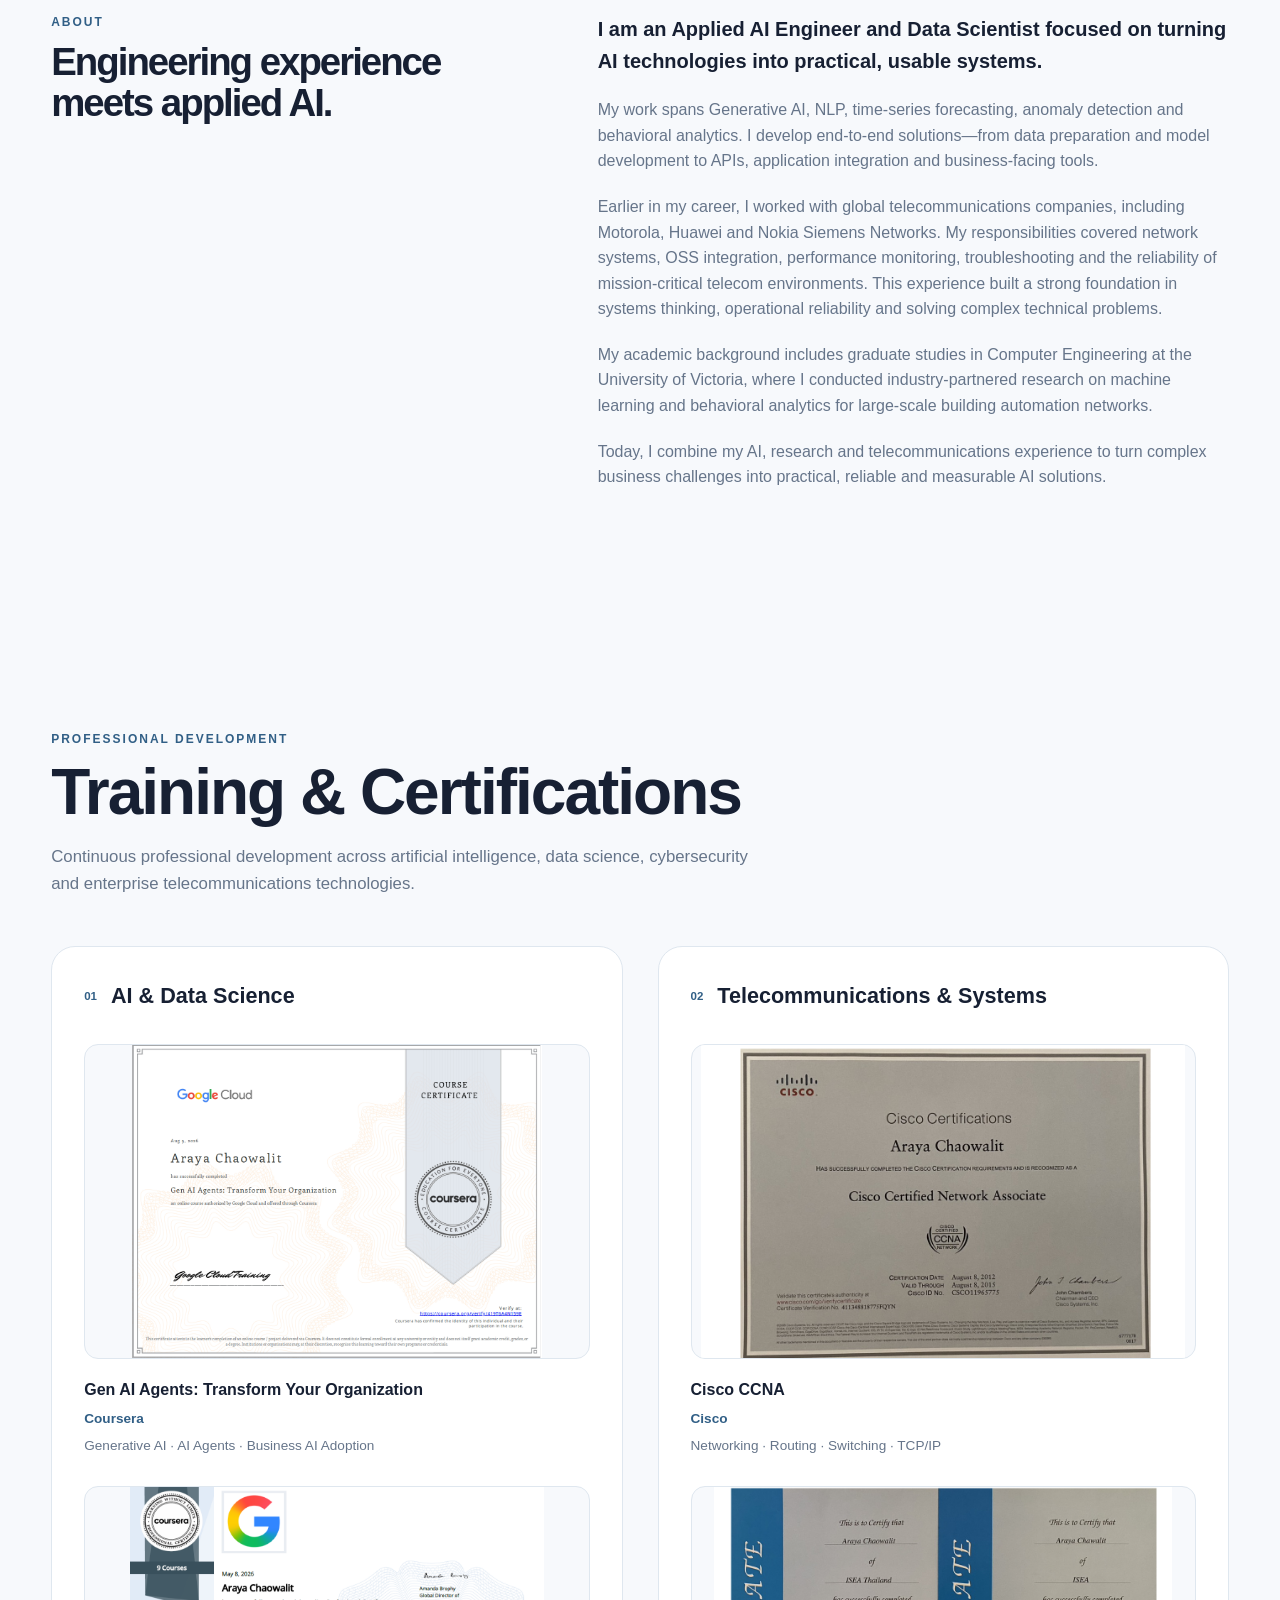
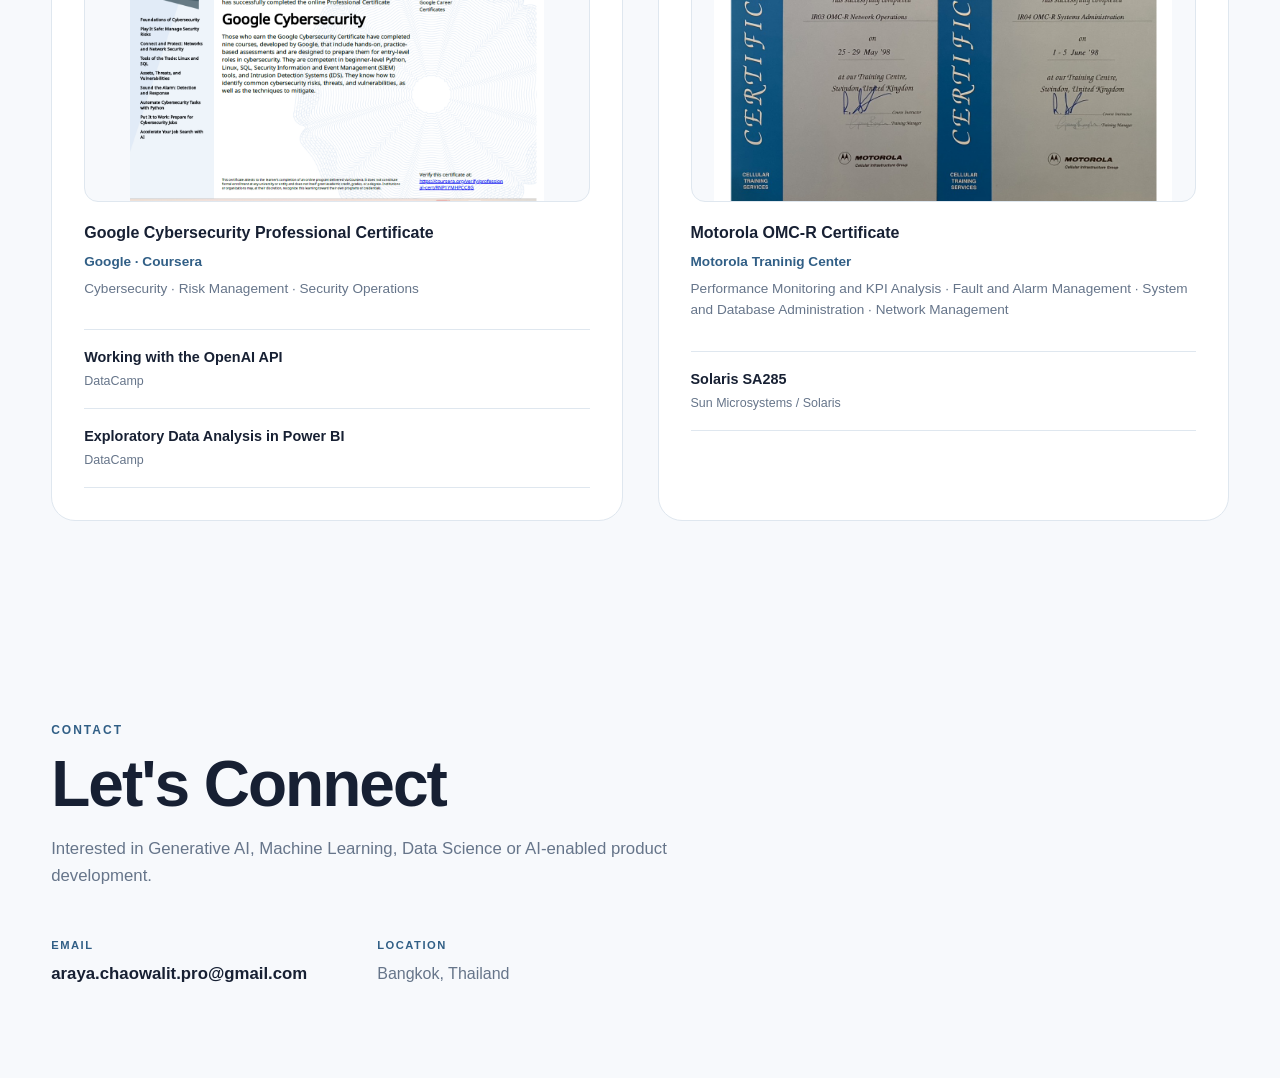
==== commit 69036f50: "Fix image source filename for CCNA certificate" ====
--- a/index.html
+++ b/index.html
@@ -731,7 +731,7 @@
 
                 <div class="certificate-image">
                     <img
-                        src="assets/images/Ccna_Certificate.png"
+                        src="assets/images/CCNA_Certificate.png"
                         alt="Cisco CCNA certification"
                     >
                 </div>
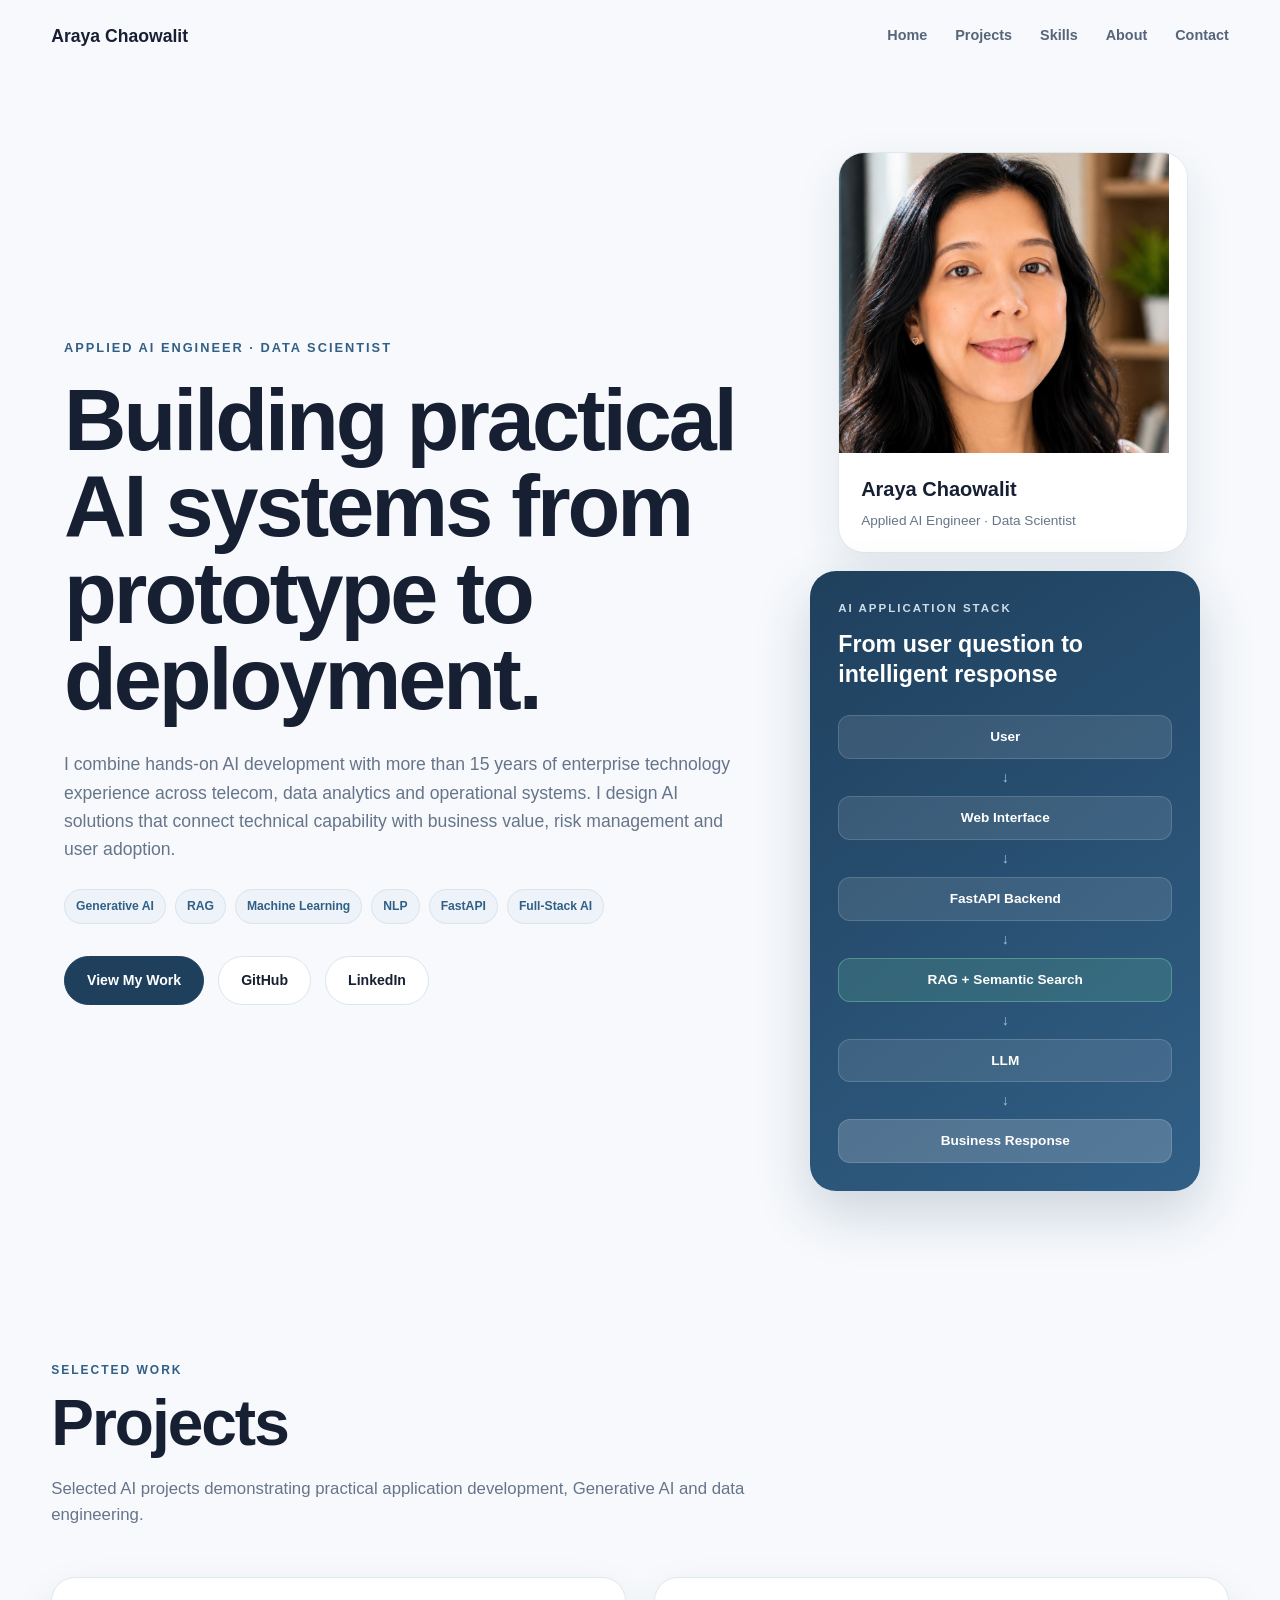
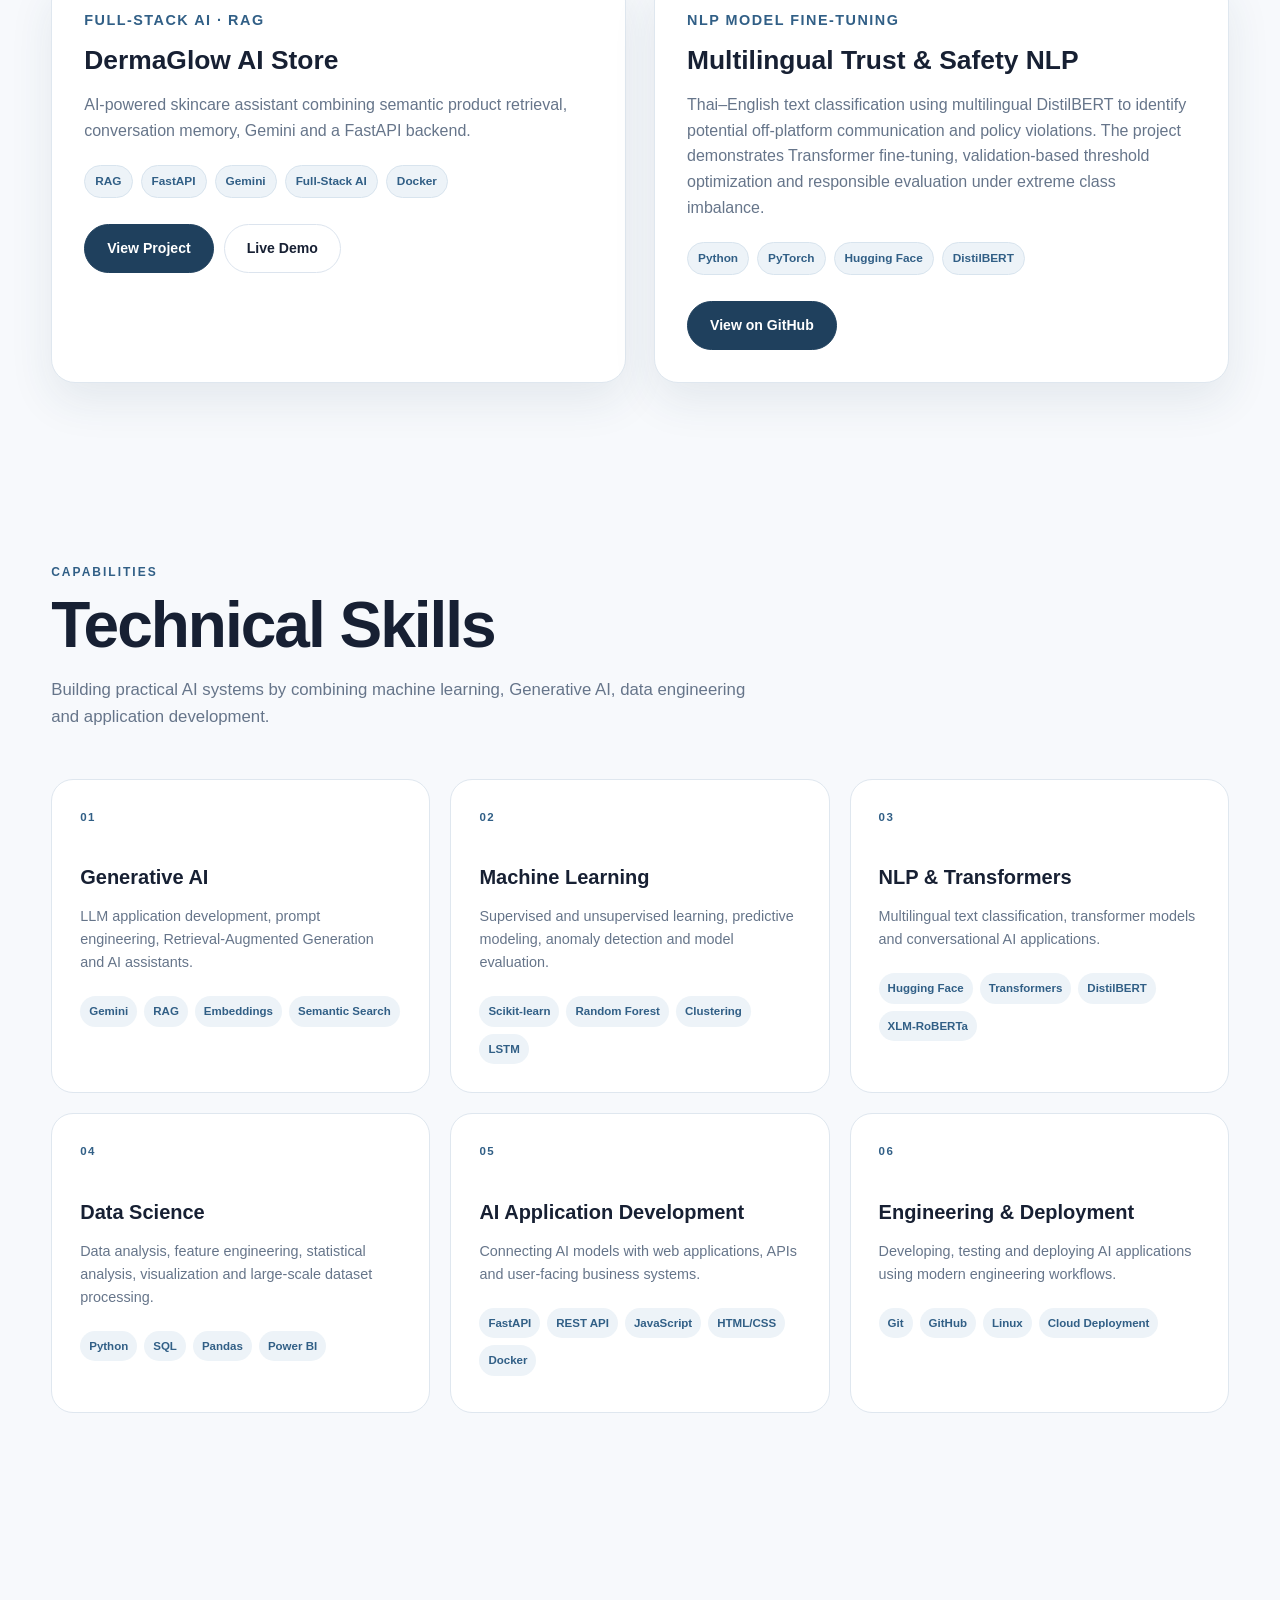
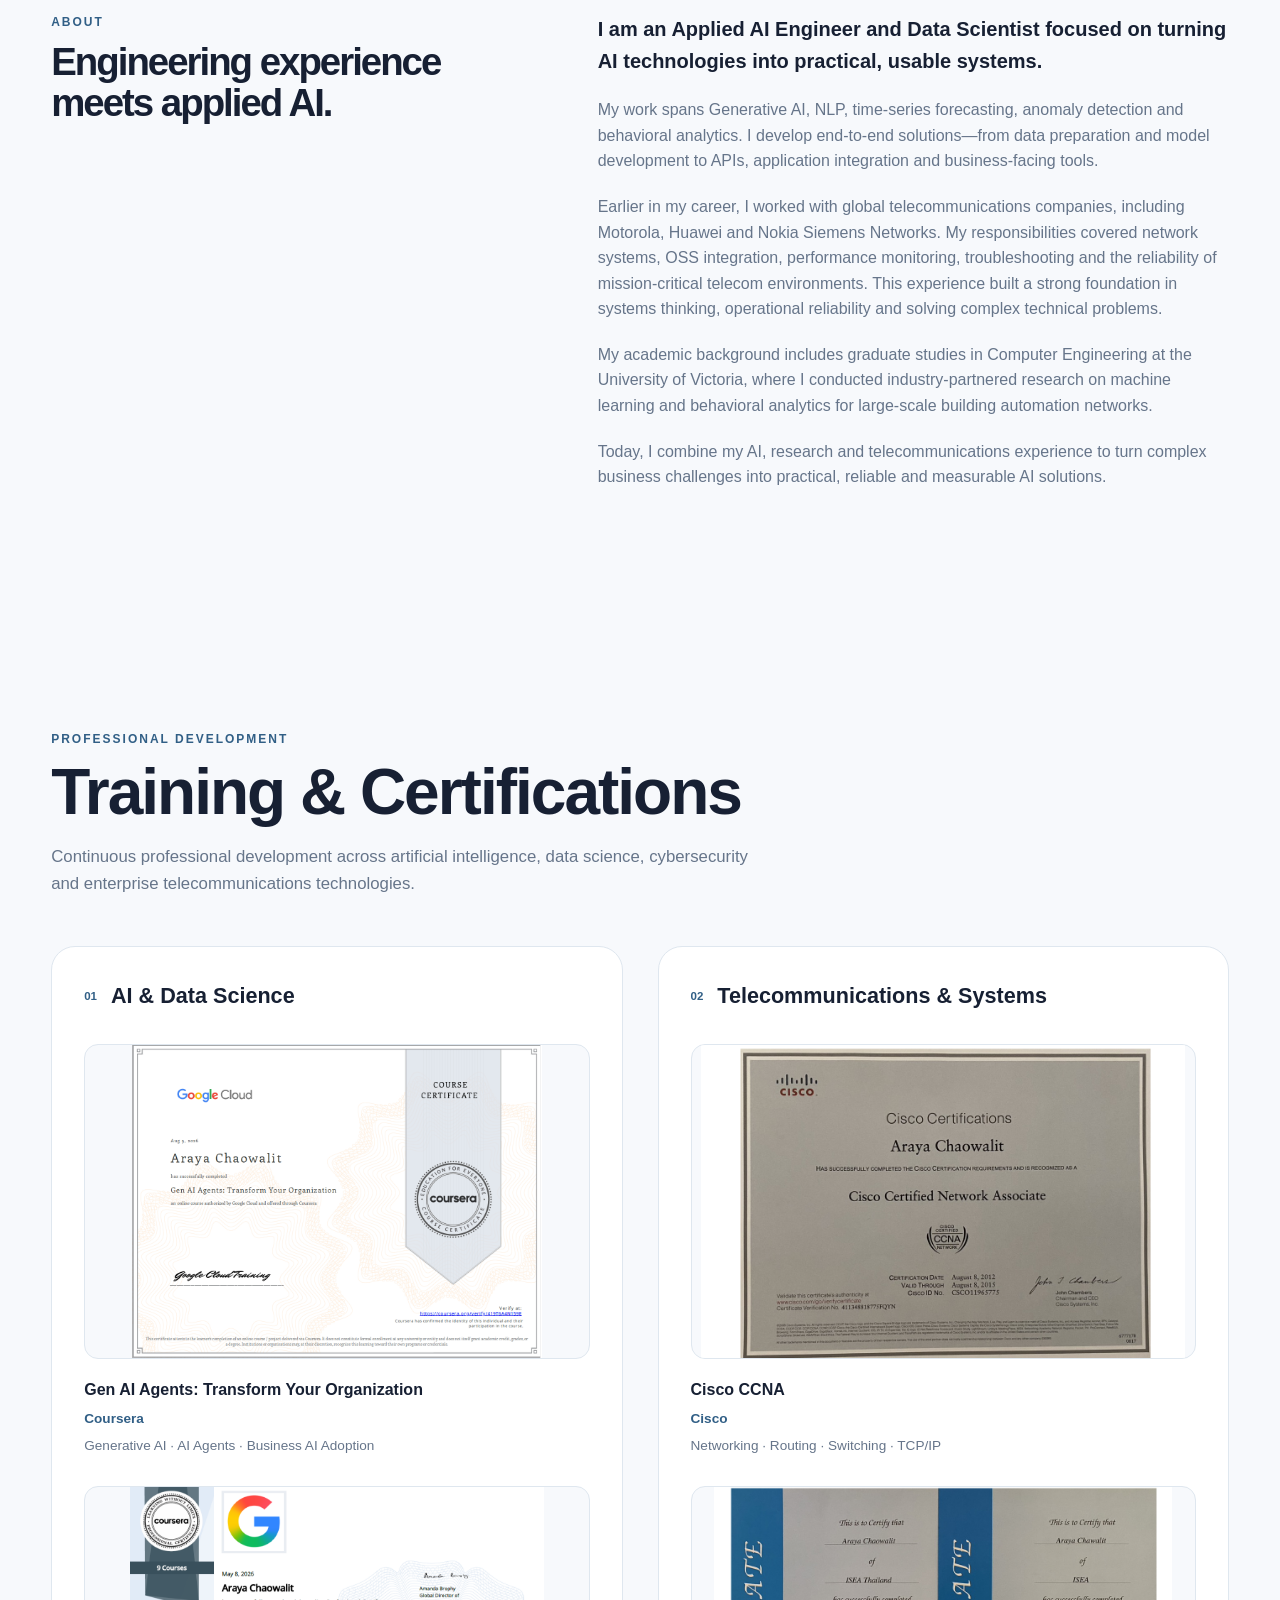
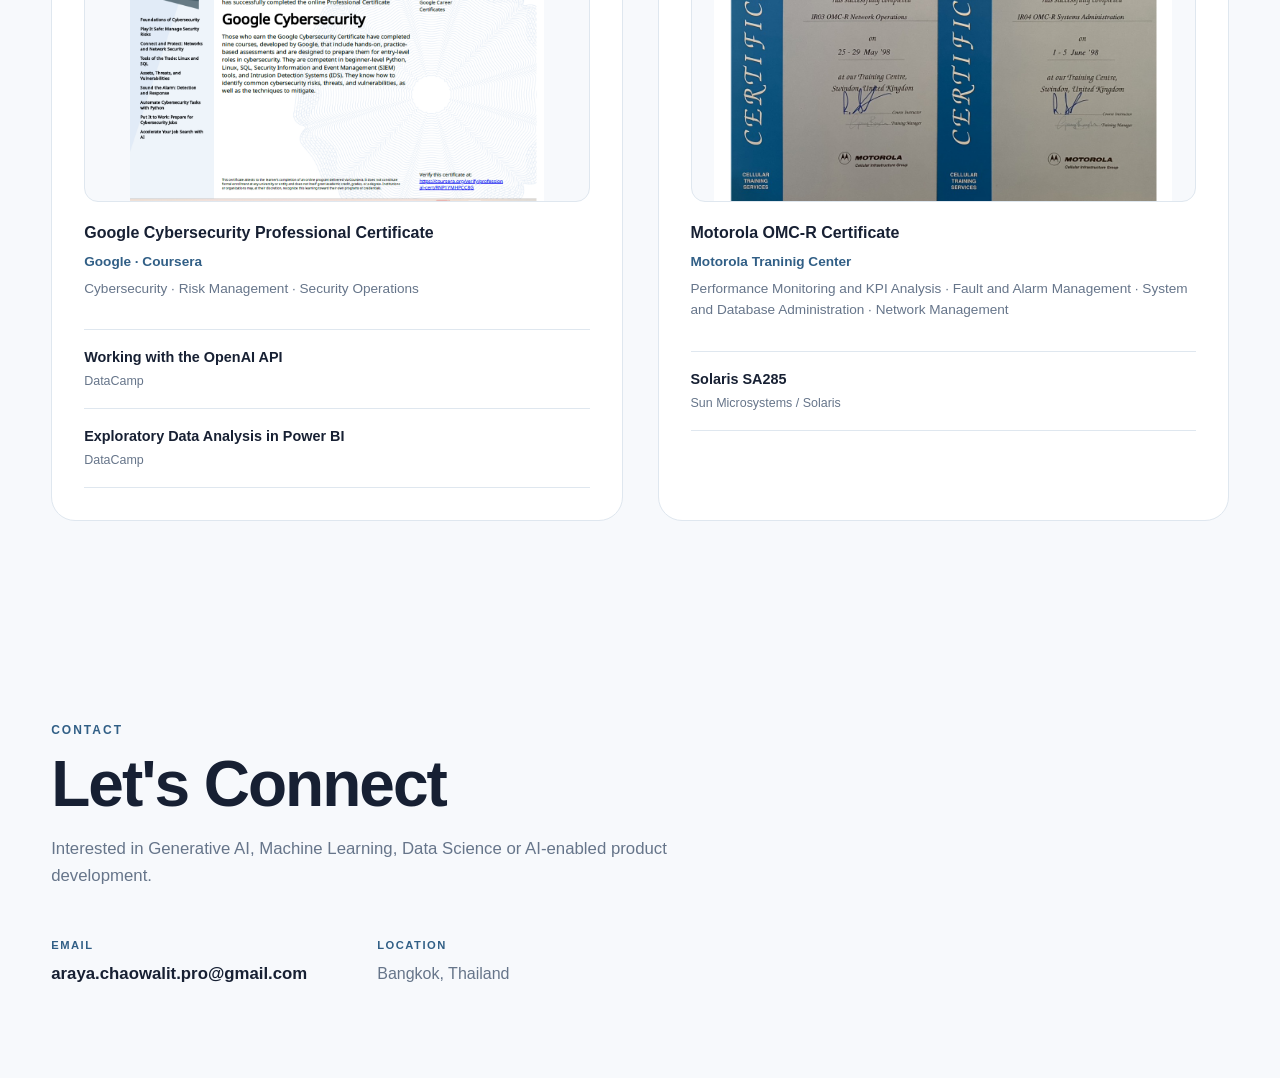
==== commit 7128776a: "frontend" ====
--- a/index.html
+++ b/index.html
@@ -265,6 +265,7 @@
                         <span>FastAPI</span>
                         <span>Gemini</span>
                         <span>Full-Stack AI</span>
+                        <span>Docker</span>
                     </div>
 
                     <div class="project-buttons">
@@ -511,6 +512,7 @@
                 <span>REST API</span>
                 <span>JavaScript</span>
                 <span>HTML/CSS</span>
+                <span>Docker</span>
 
             </div>
 
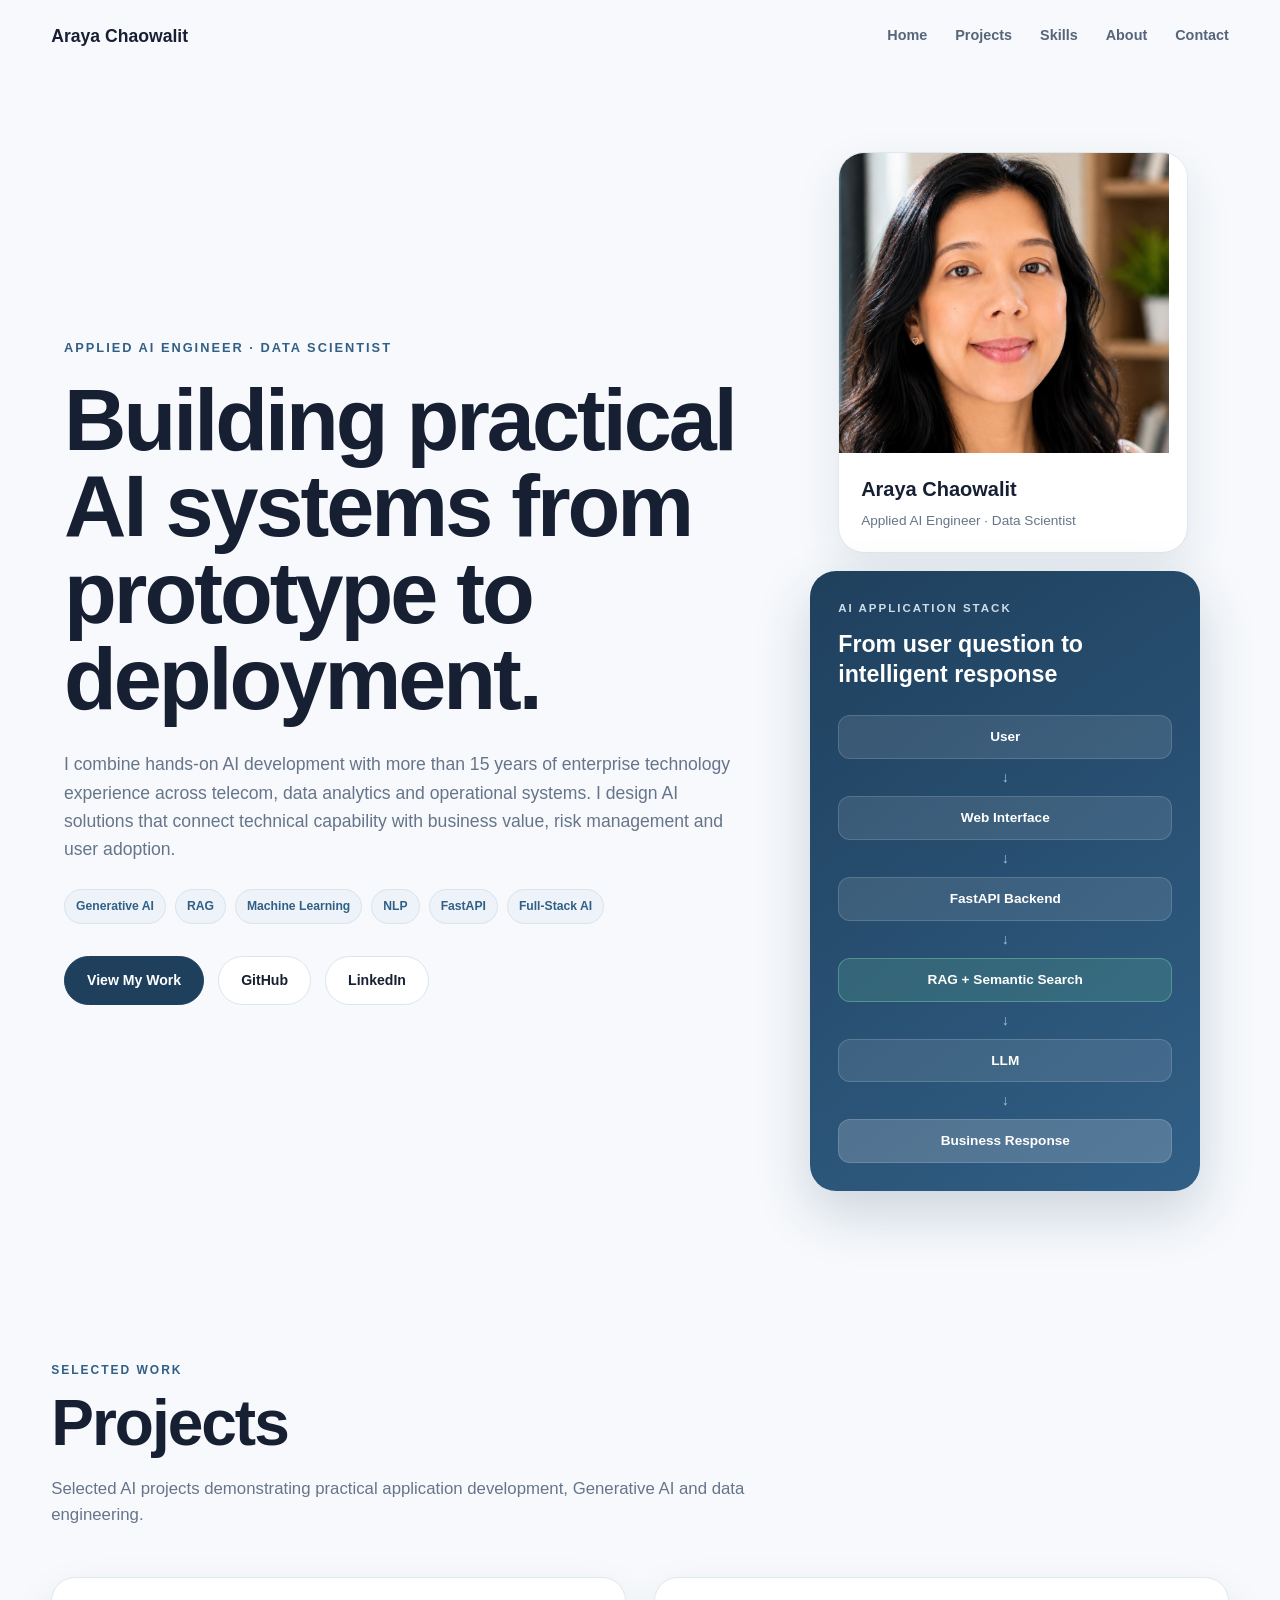
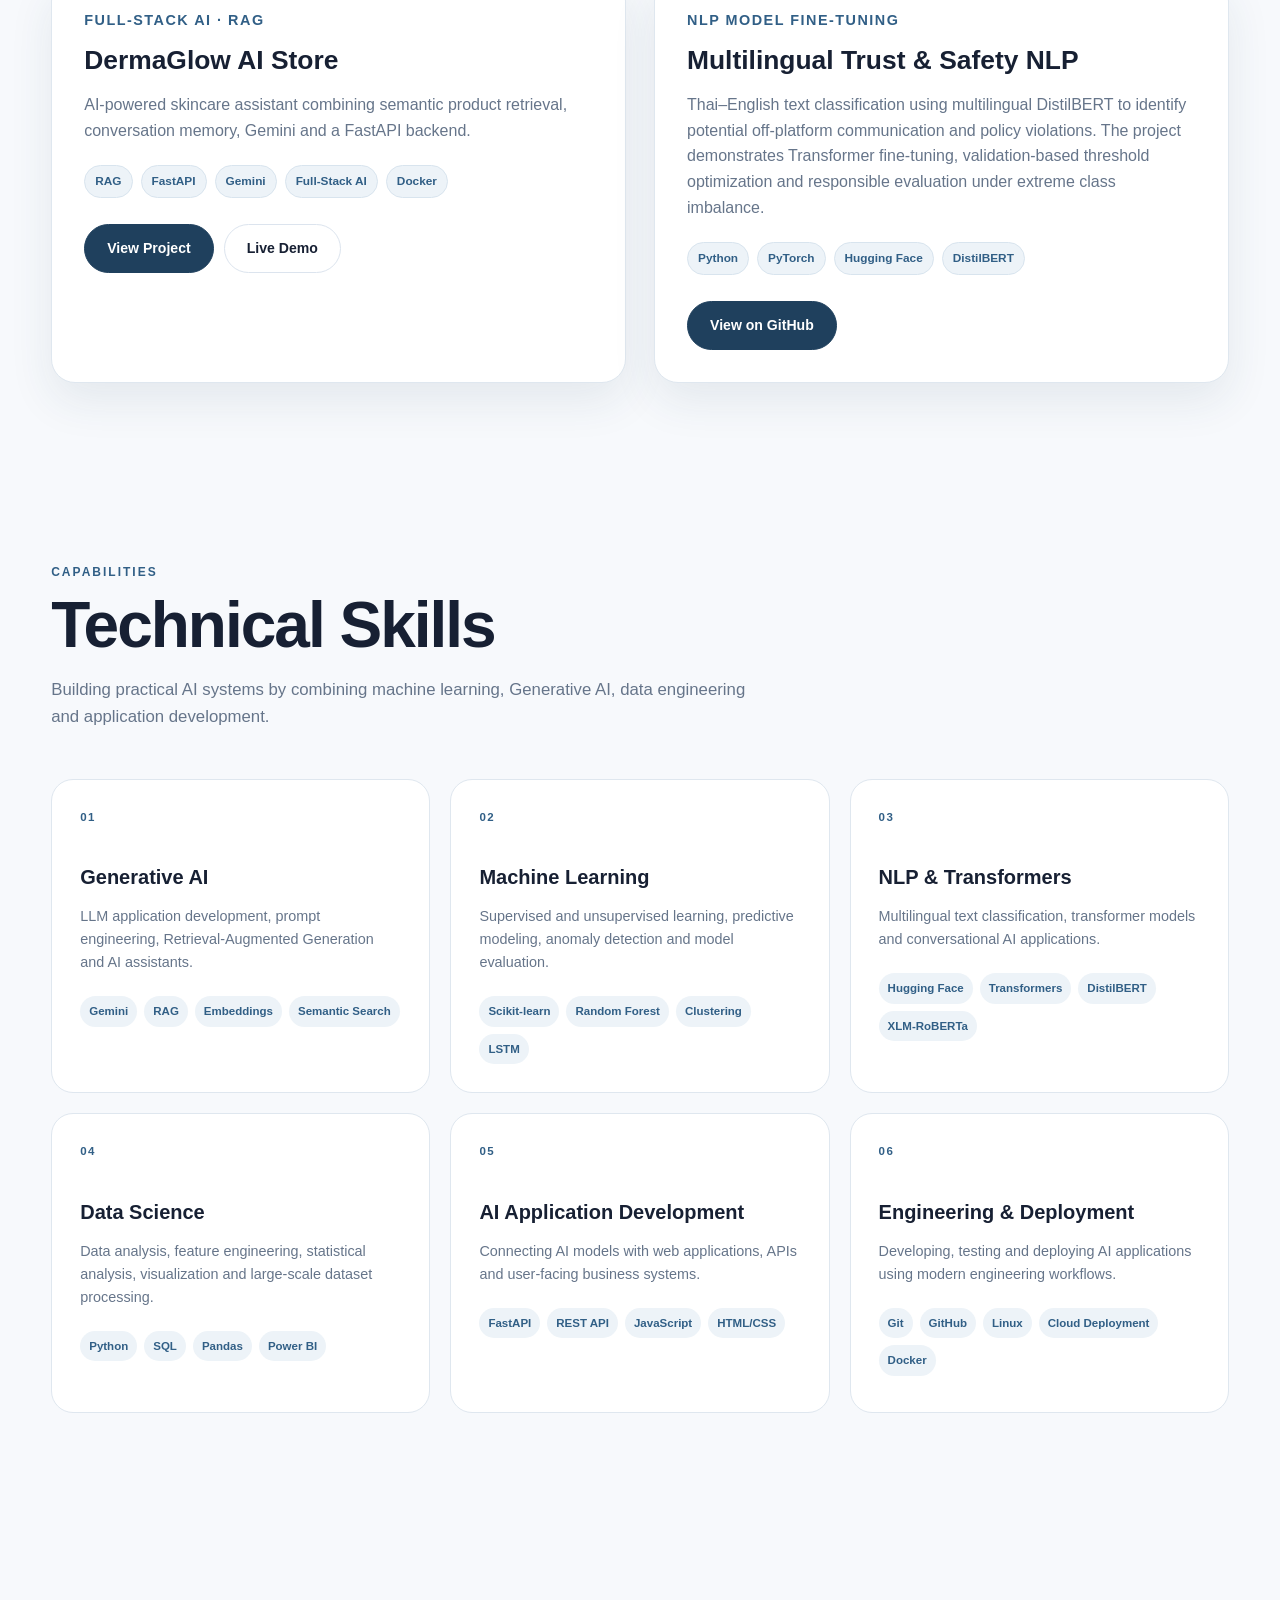
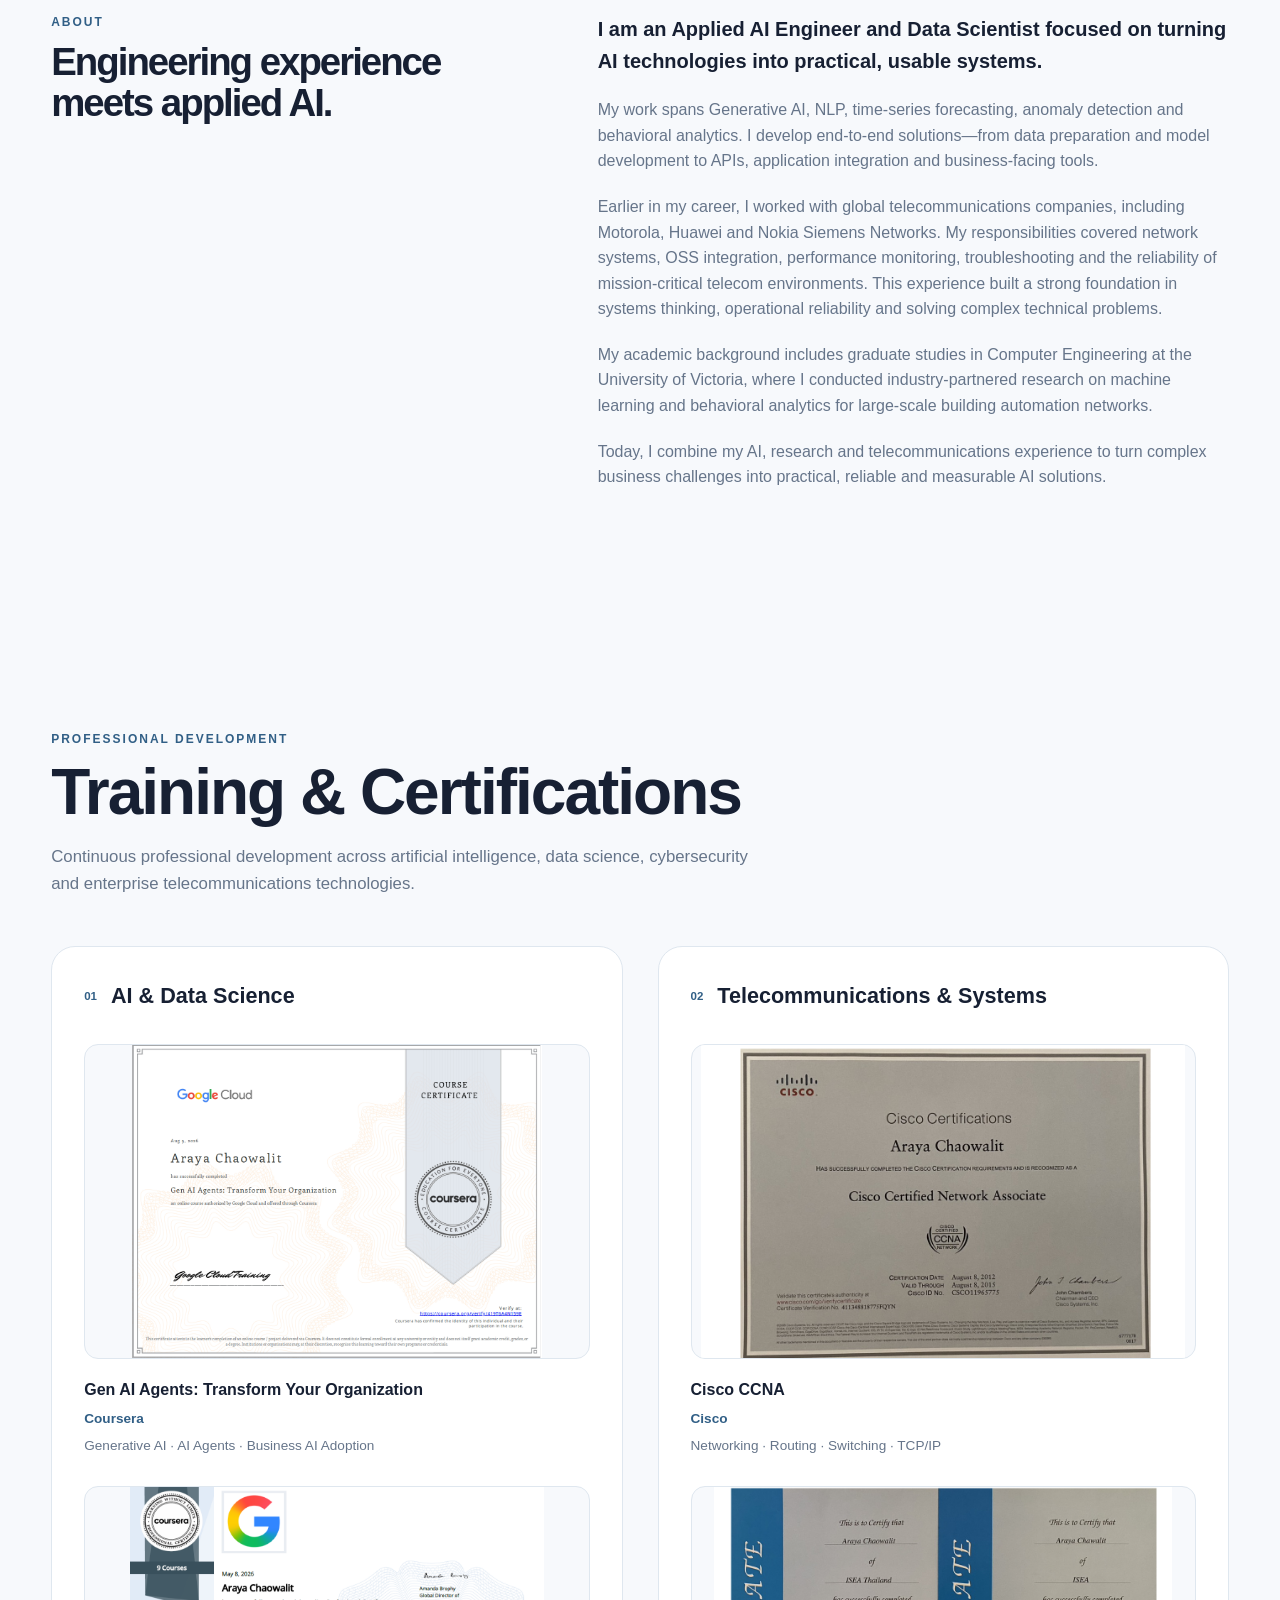
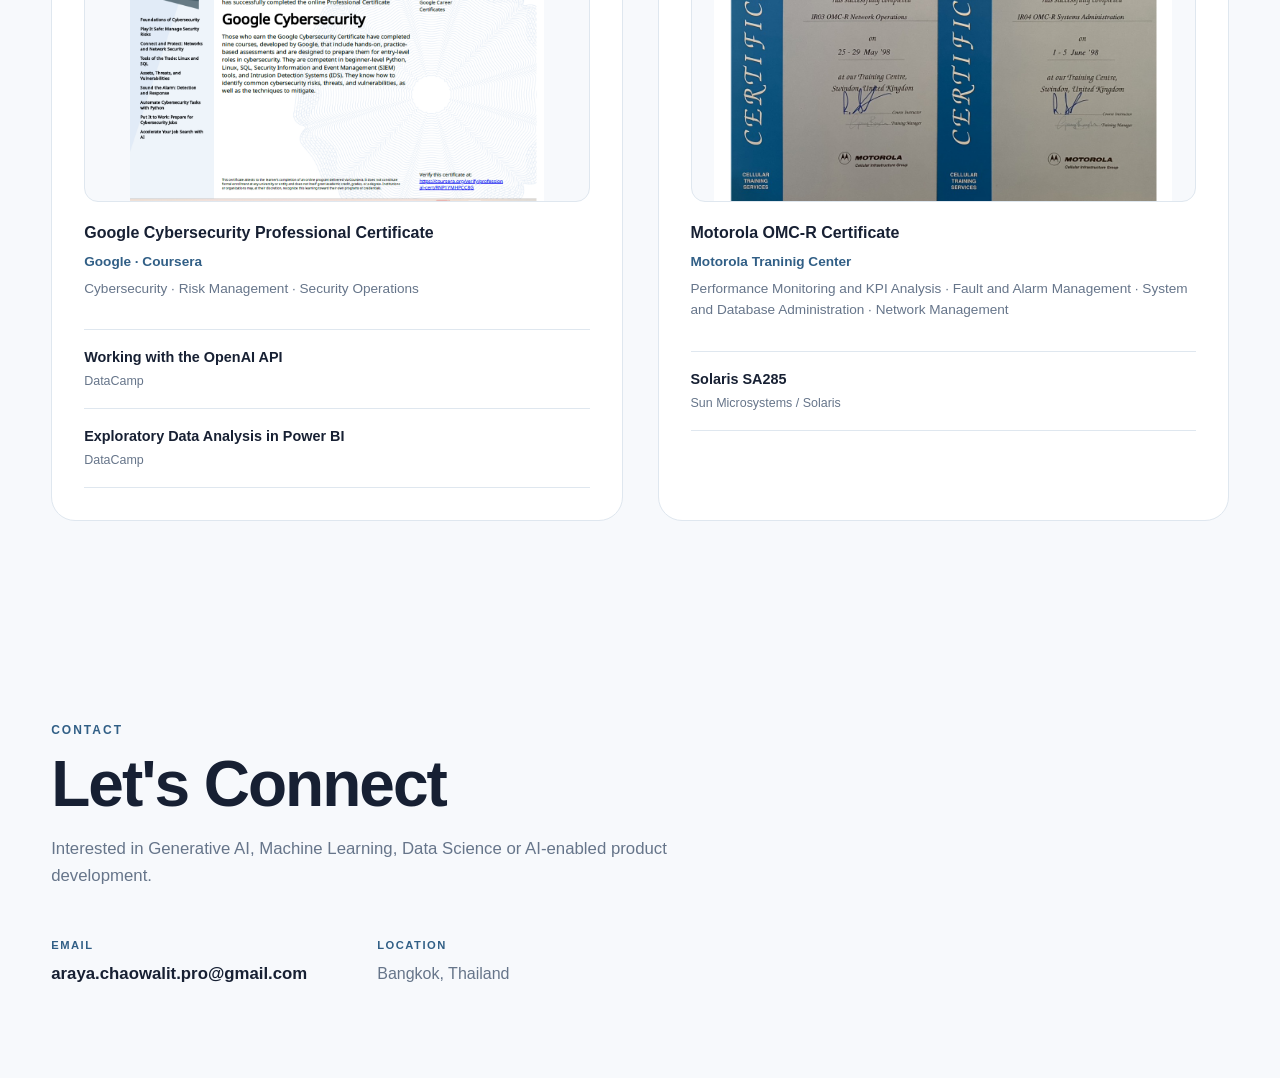
==== commit 52dd6c95: "Remove and re-add Docker skill in index.html" ====
--- a/index.html
+++ b/index.html
@@ -512,7 +512,7 @@
                 <span>REST API</span>
                 <span>JavaScript</span>
                 <span>HTML/CSS</span>
-                <span>Docker</span>
+                
 
             </div>
 
@@ -541,6 +541,7 @@
                 <span>GitHub</span>
                 <span>Linux</span>
                 <span>Cloud Deployment</span>
+                <span>Docker</span>
 
             </div>
 
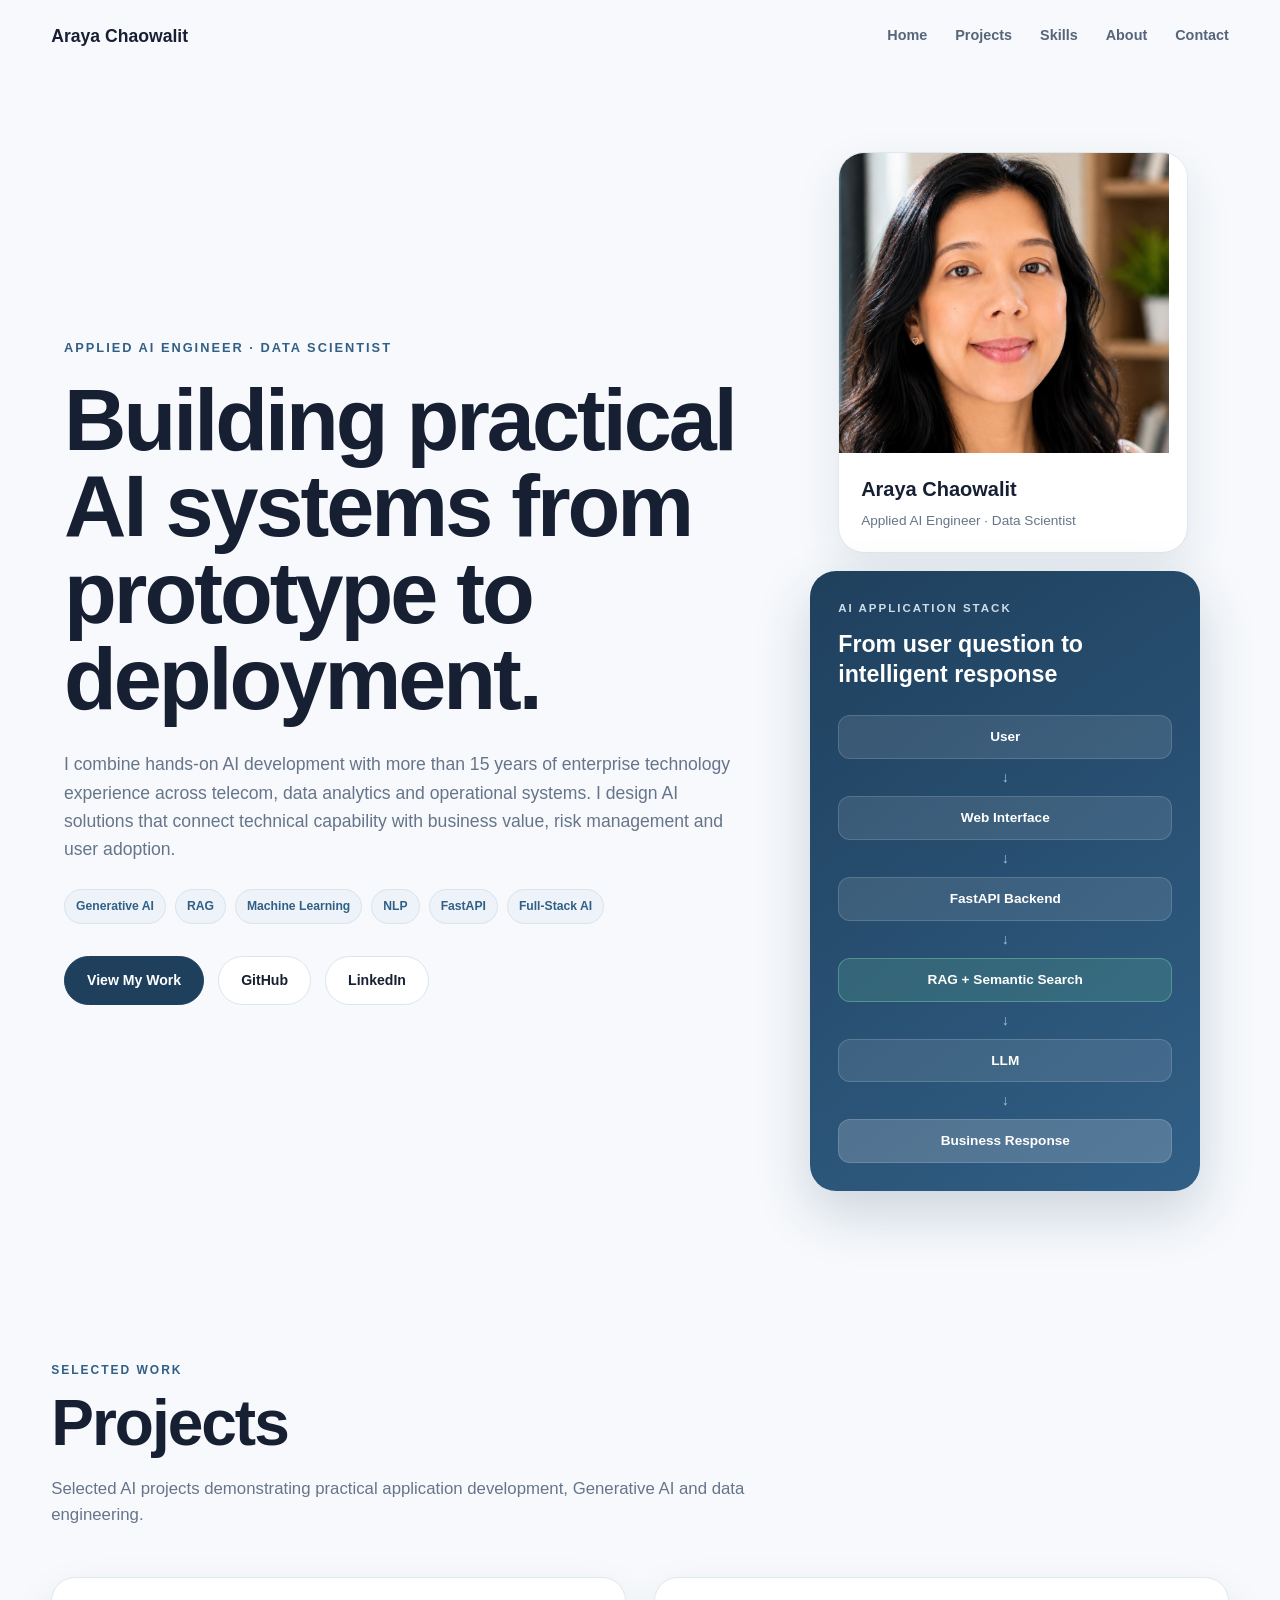
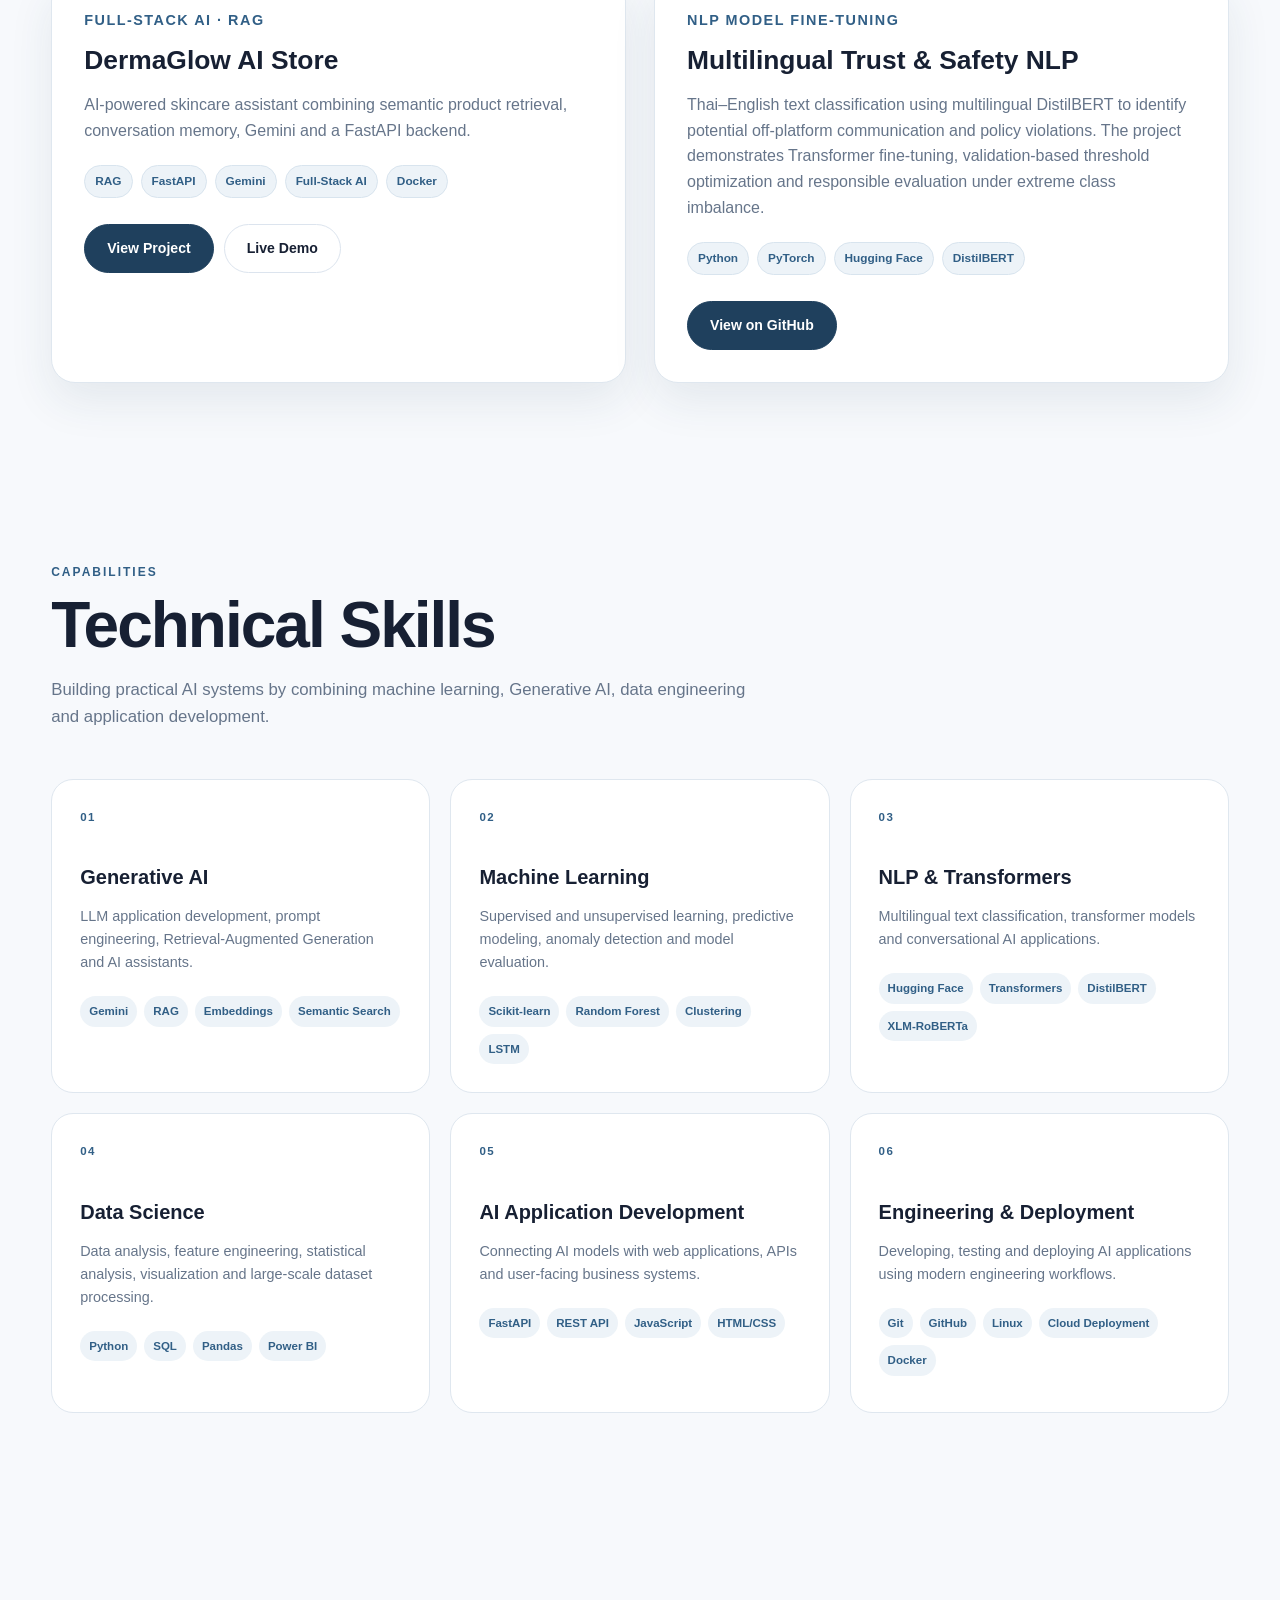
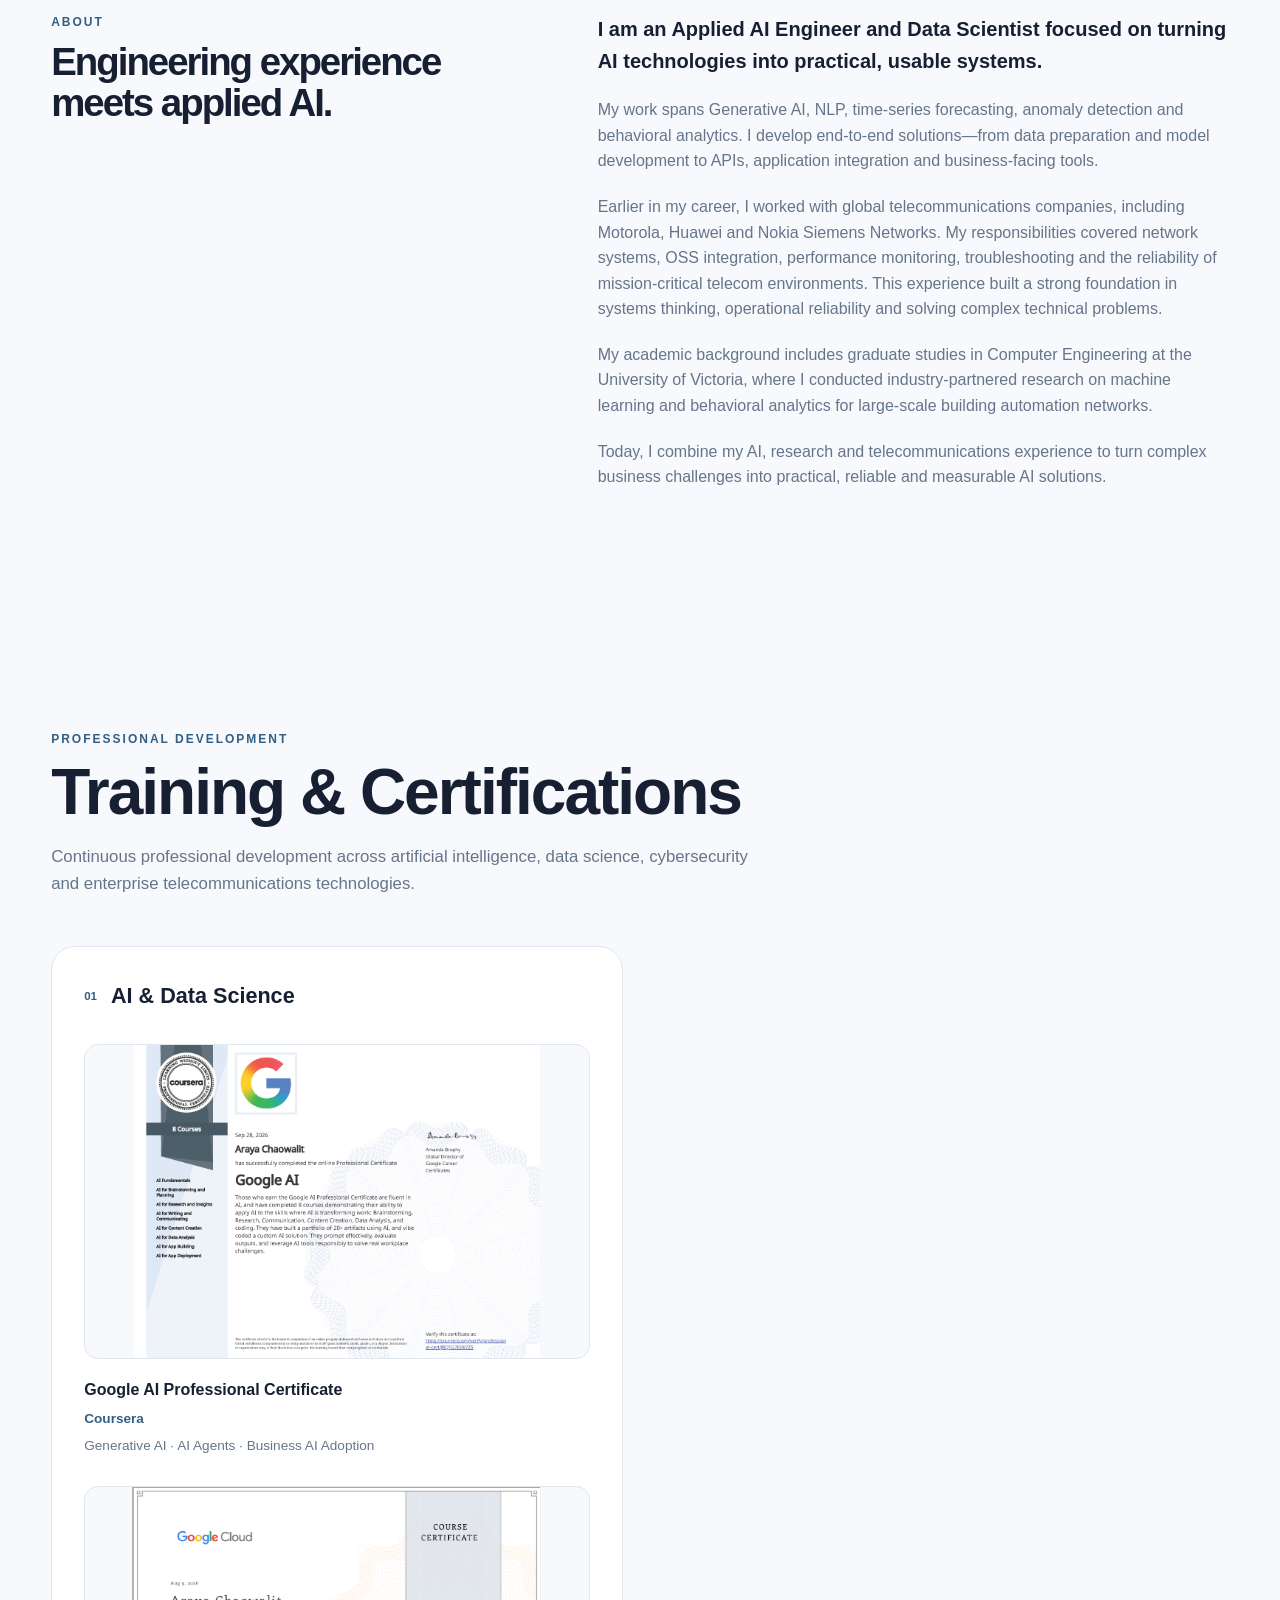
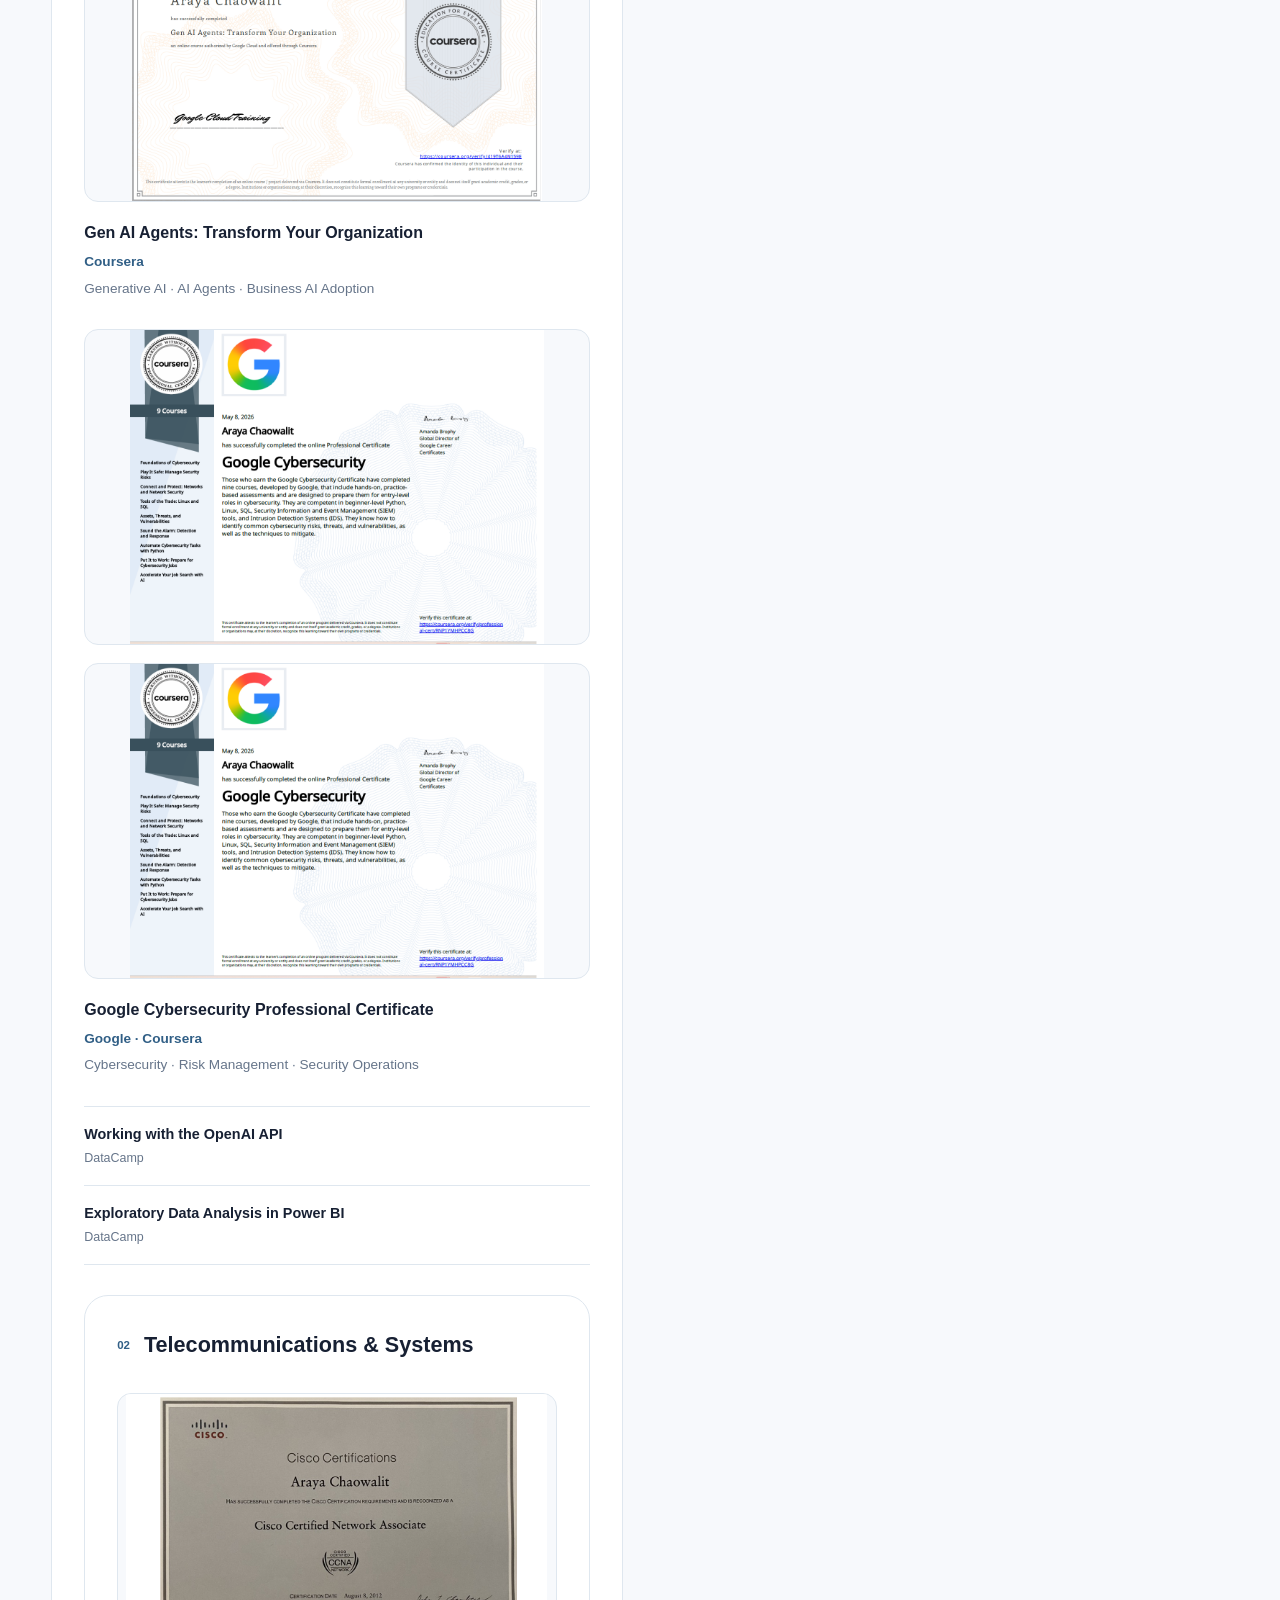
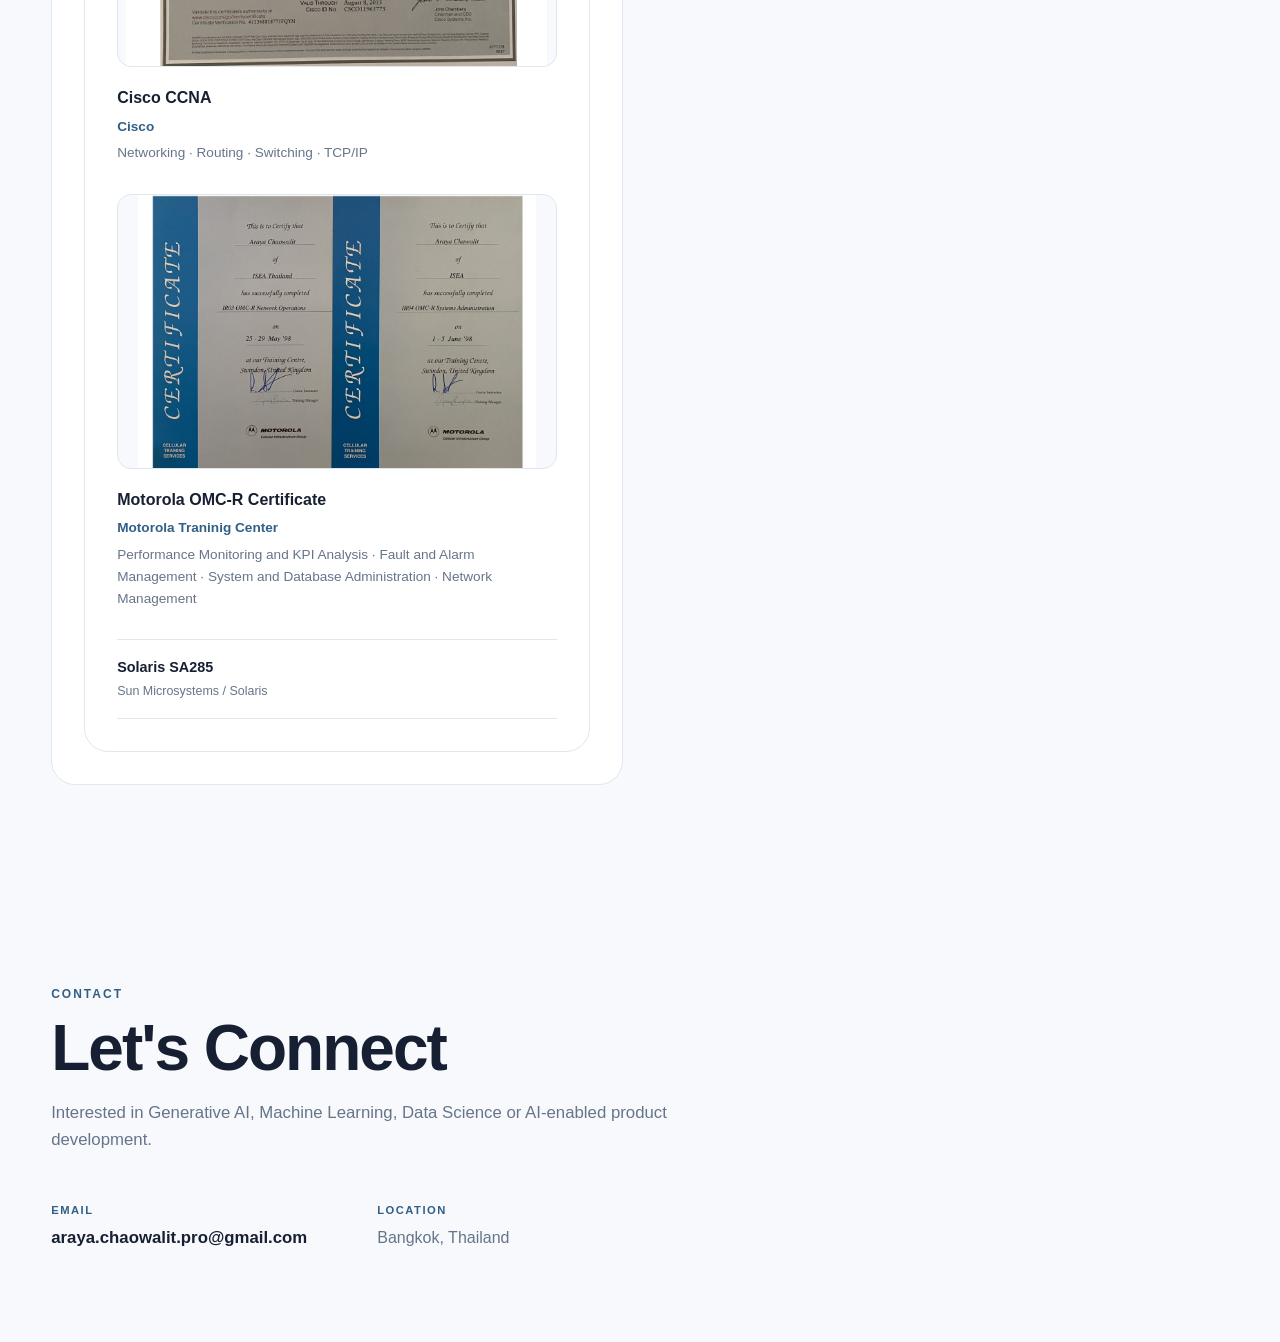
==== commit 8b4ee783: "Update portfolio index page" ====
--- a/index.html
+++ b/index.html
@@ -654,6 +654,30 @@
 
                 <div class="certificate-image">
                     <img
+                        src="assets/images/Google_AI_Professional_certificate.png"
+                        alt="Google AI Professional training certificate"
+                    >
+                </div>
+
+                <div class="training-info">
+                    <h4>
+                        Google AI Professional Certificate
+                    </h4>
+
+                    <p class="training-provider">
+                        Coursera
+                    </p>
+
+                    <p>
+                        Generative AI · AI Agents · Business AI Adoption
+                    </p>
+                </div>
+
+            </div>
+            <div class="training-item">
+
+                <div class="certificate-image">
+                    <img
                         src="assets/images/Google_Gen_AI_Certificate.png"
                         alt="Generative AI Agents training certificate"
                     >
@@ -685,6 +709,17 @@
                     >
                 </div>
 
+
+            <div class="training-item">
+
+                <div class="certificate-image">
+                    <img
+                        src="assets/images/Google_Security_Certificate.png"
+                        alt="Google Cybersecurity Professional Certificate"
+                    >
+                </div>
+                
+
                 <div class="training-info">
                     <h4>
                         Google Cybersecurity Professional Certificate
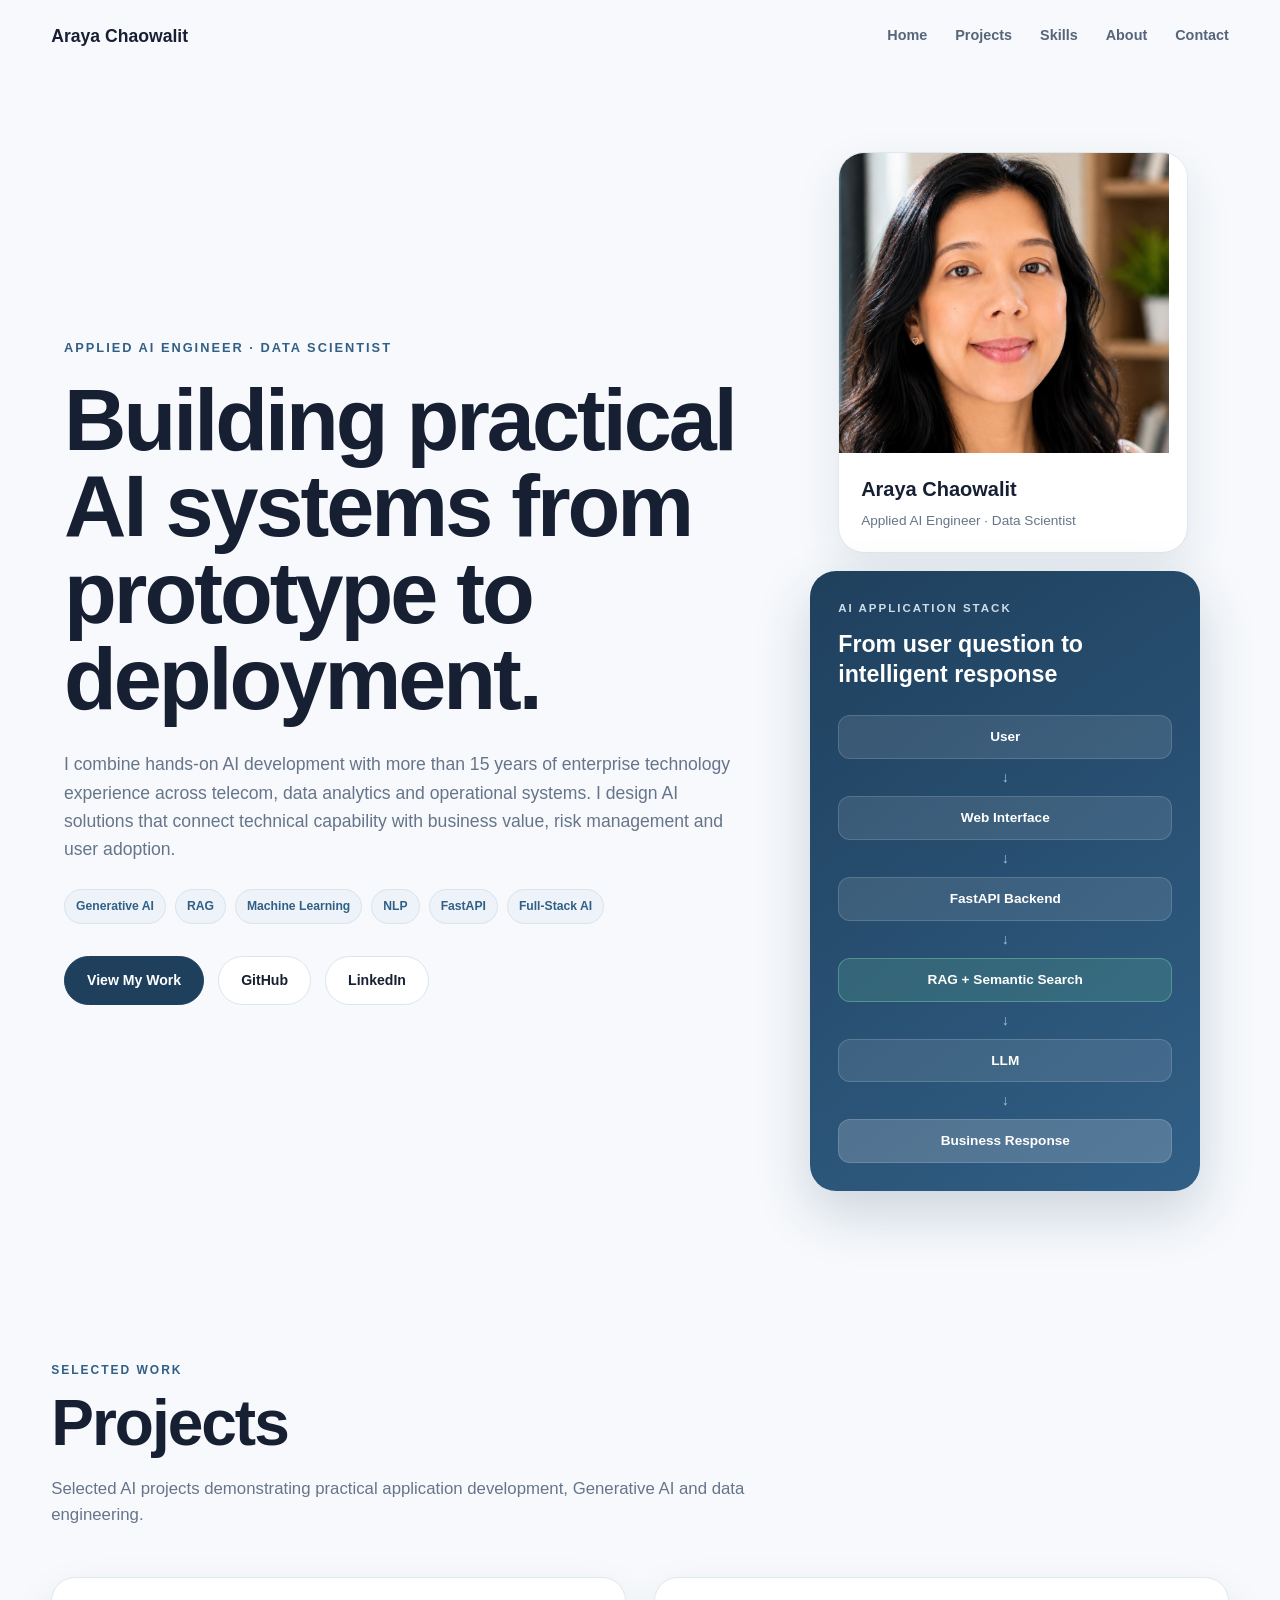
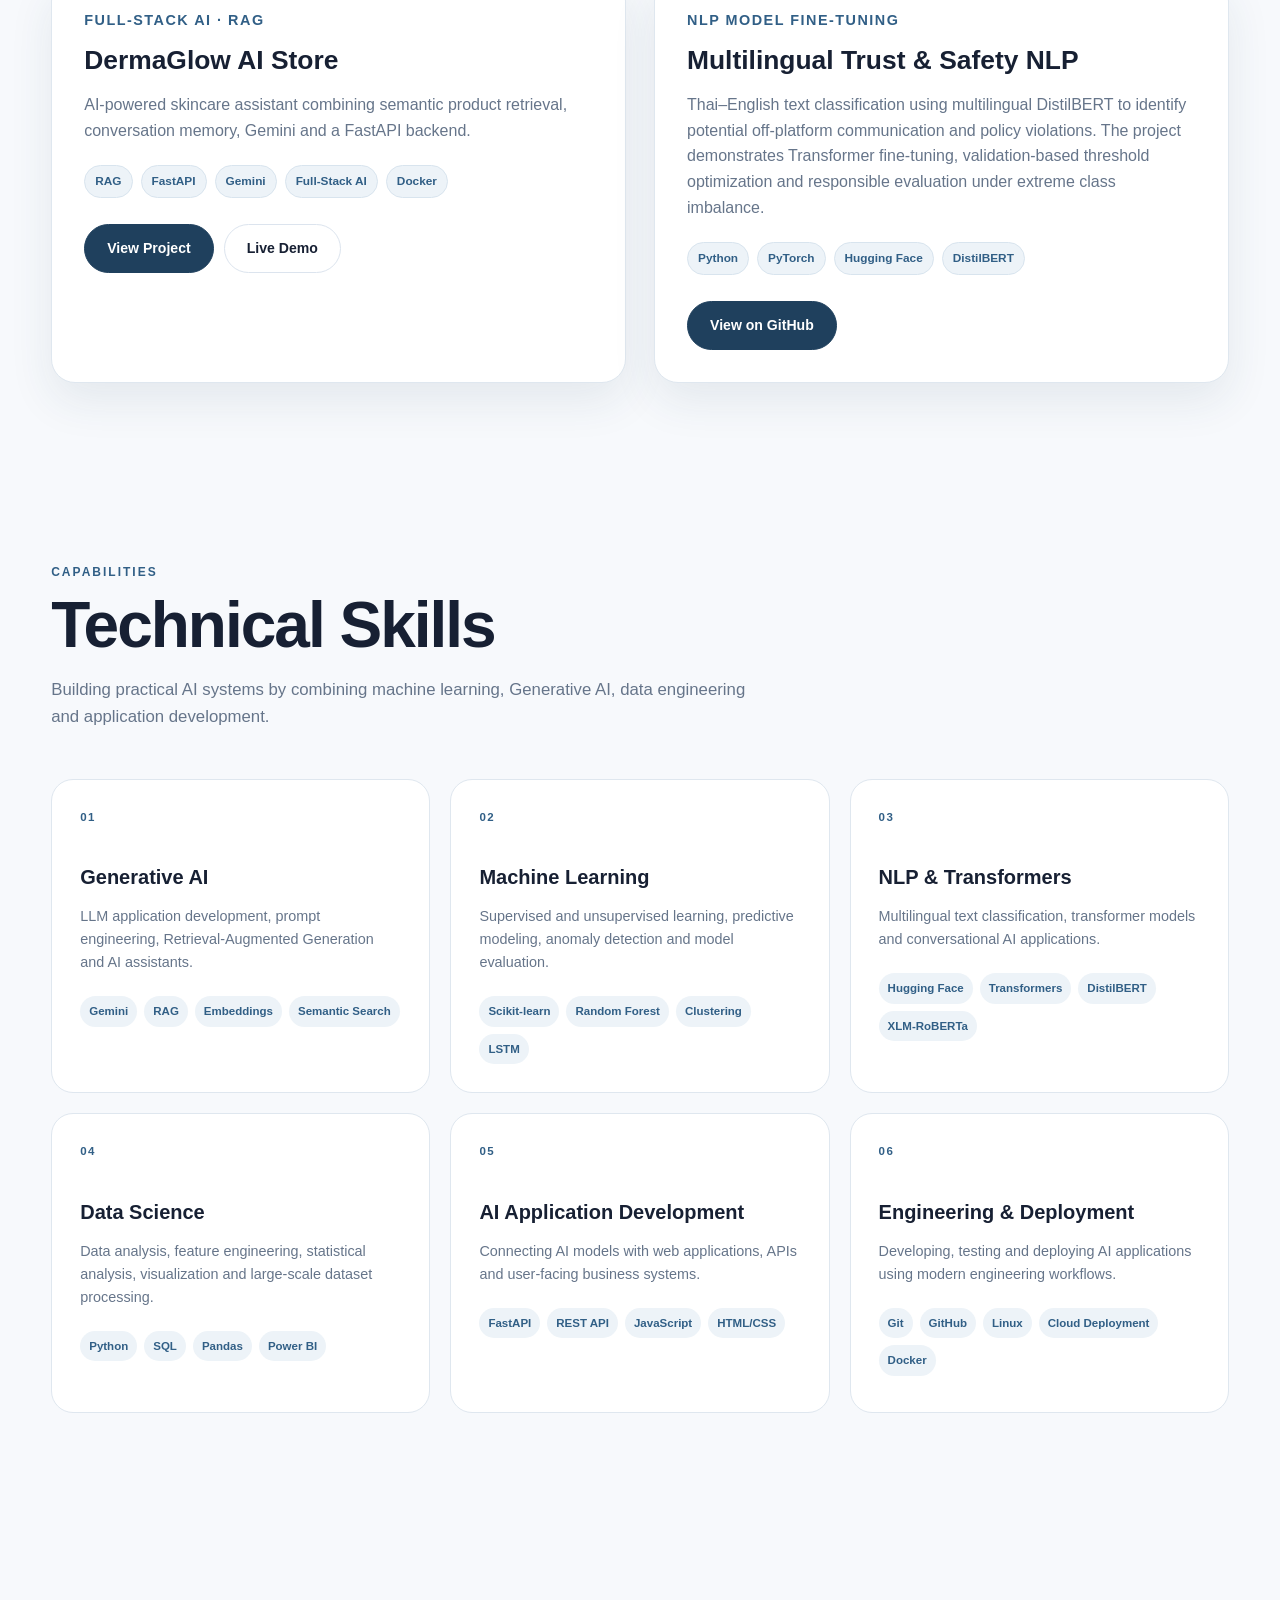
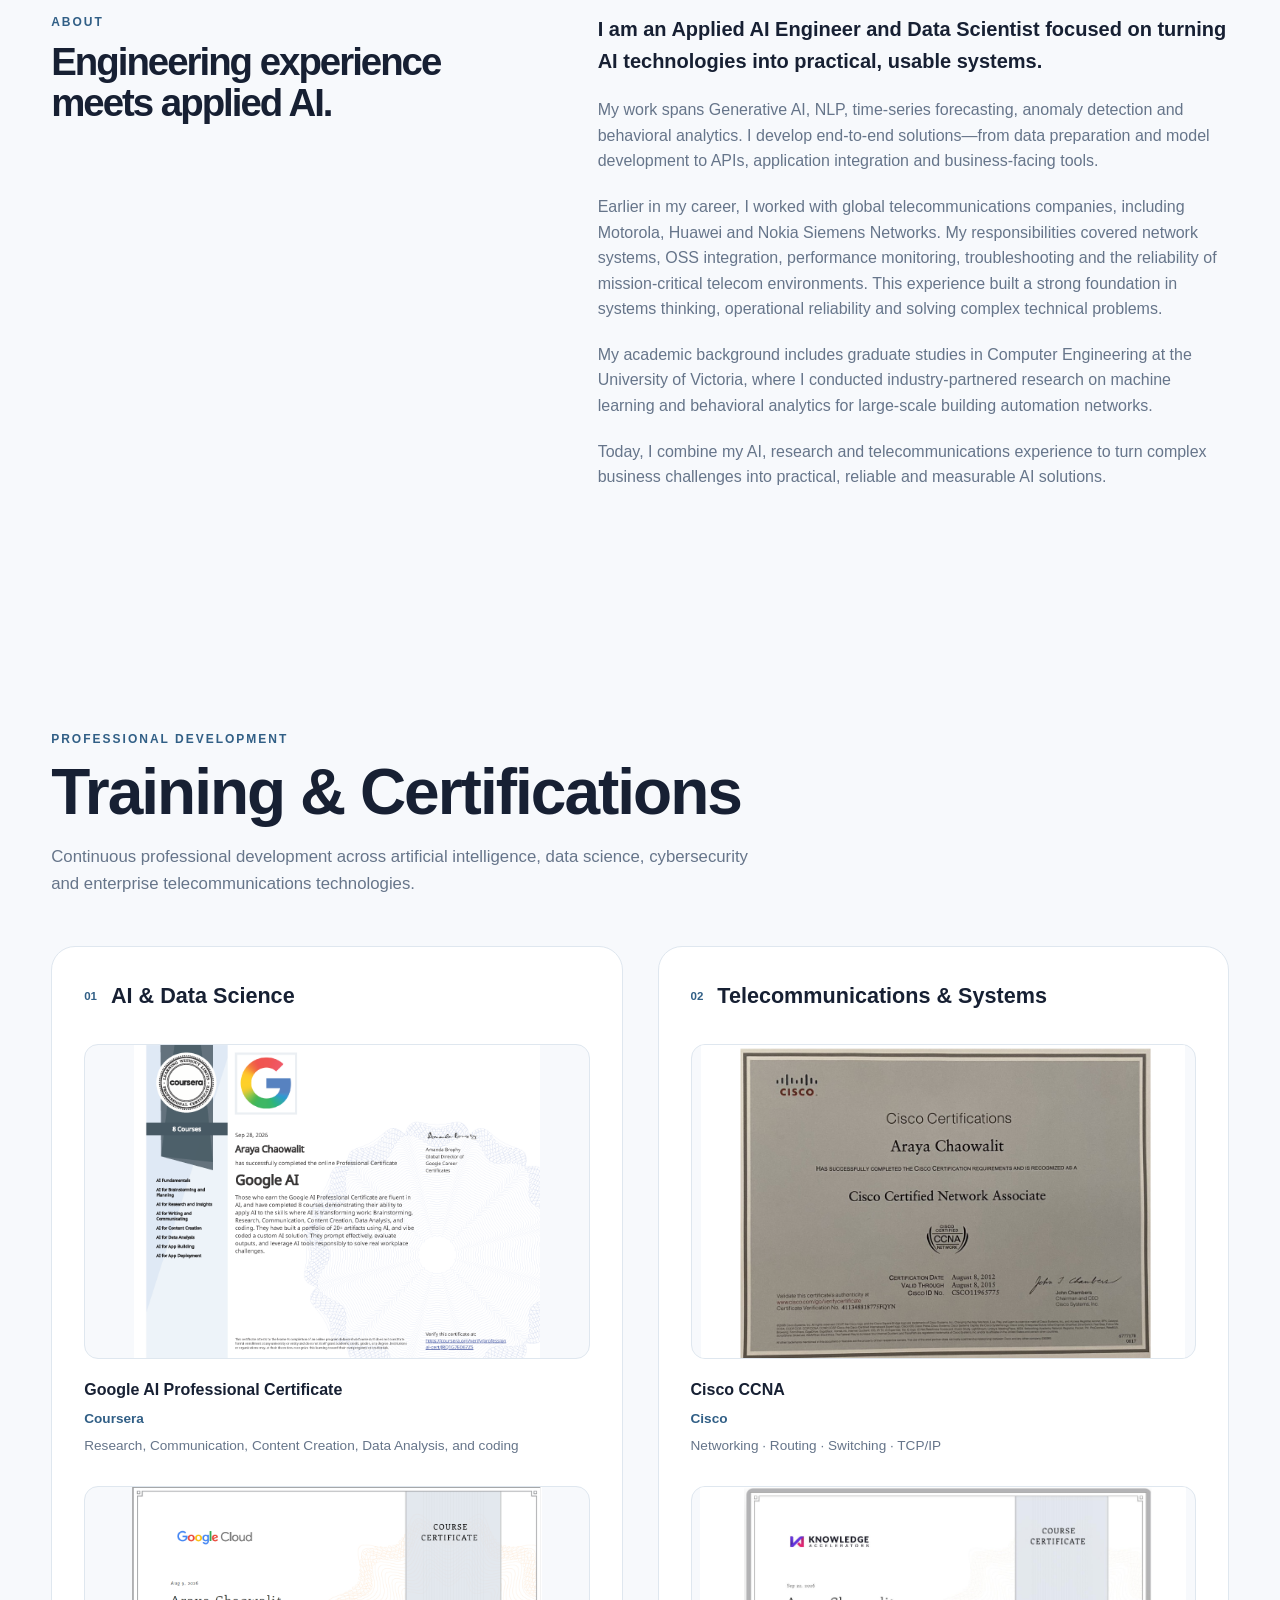
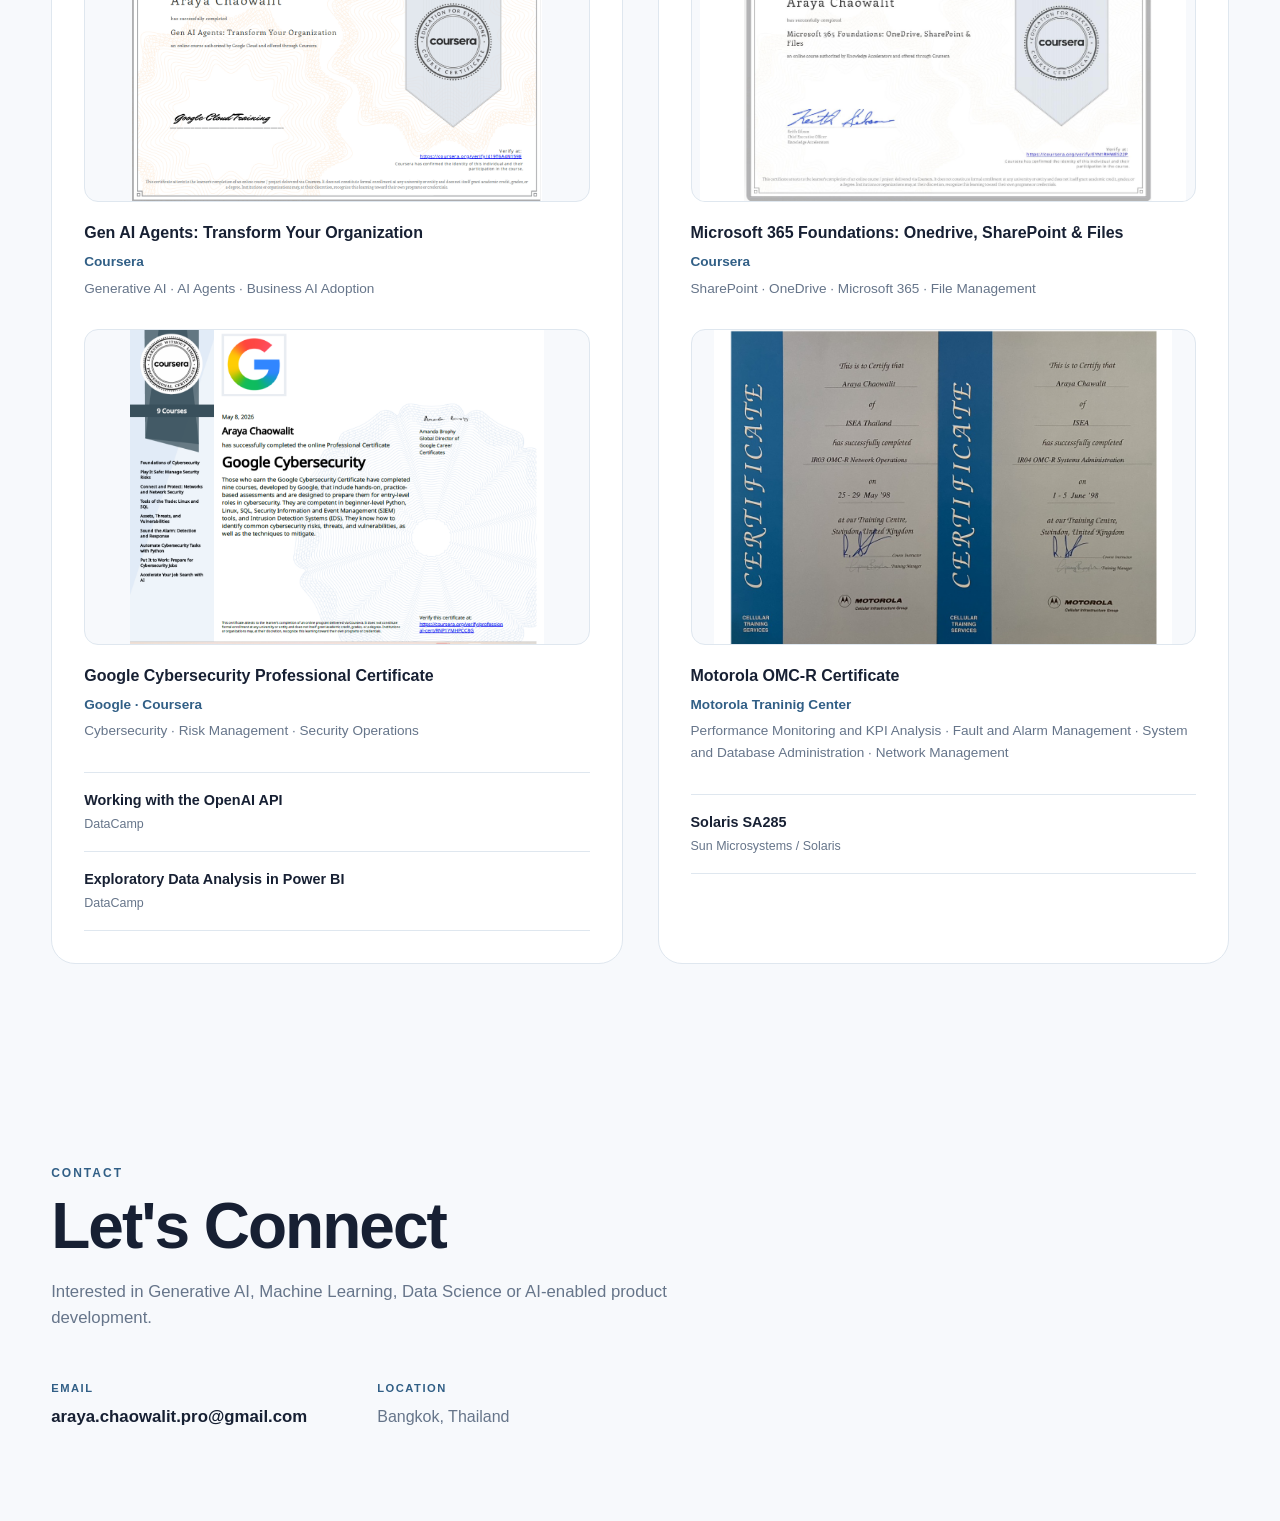
==== commit 5605c152: "Update portfolio index page" ====
--- a/index.html
+++ b/index.html
@@ -669,7 +669,7 @@
                     </p>
 
                     <p>
-                        Generative AI · AI Agents · Business AI Adoption
+                        Research, Communication, Content Creation, Data Analysis, and coding
                     </p>
                 </div>
 
@@ -700,6 +700,7 @@
             </div>
 
 
+            
             <div class="training-item">
 
                 <div class="certificate-image">
@@ -708,16 +709,6 @@
                         alt="Google Cybersecurity Professional Certificate"
                     >
                 </div>
-
-
-            <div class="training-item">
-
-                <div class="certificate-image">
-                    <img
-                        src="assets/images/Google_Security_Certificate.png"
-                        alt="Google Cybersecurity Professional Certificate"
-                    >
-                </div>
                 
 
                 <div class="training-info">
@@ -789,6 +780,30 @@
                 </div>
 
             </div>
+             <div class="training-item">
+
+                <div class="certificate-image">
+                    <img
+                        src="assets/images/Microsoft365_Certificate.png"
+                        alt="Microsoft365 training certificate"
+                    >
+                </div>
+
+                <div class="training-info">
+                    <h4>
+                        Microsoft 365 Foundations: Onedrive, SharePoint & Files 
+                    </h4>
+
+                    <p class="training-provider">
+                        Coursera
+                    </p>
+
+                    <p>
+                        SharePoint · OneDrive · Microsoft 365 · File Management
+                    </p>
+                </div>
+
+            </div>
 
 
             <div class="training-item">
